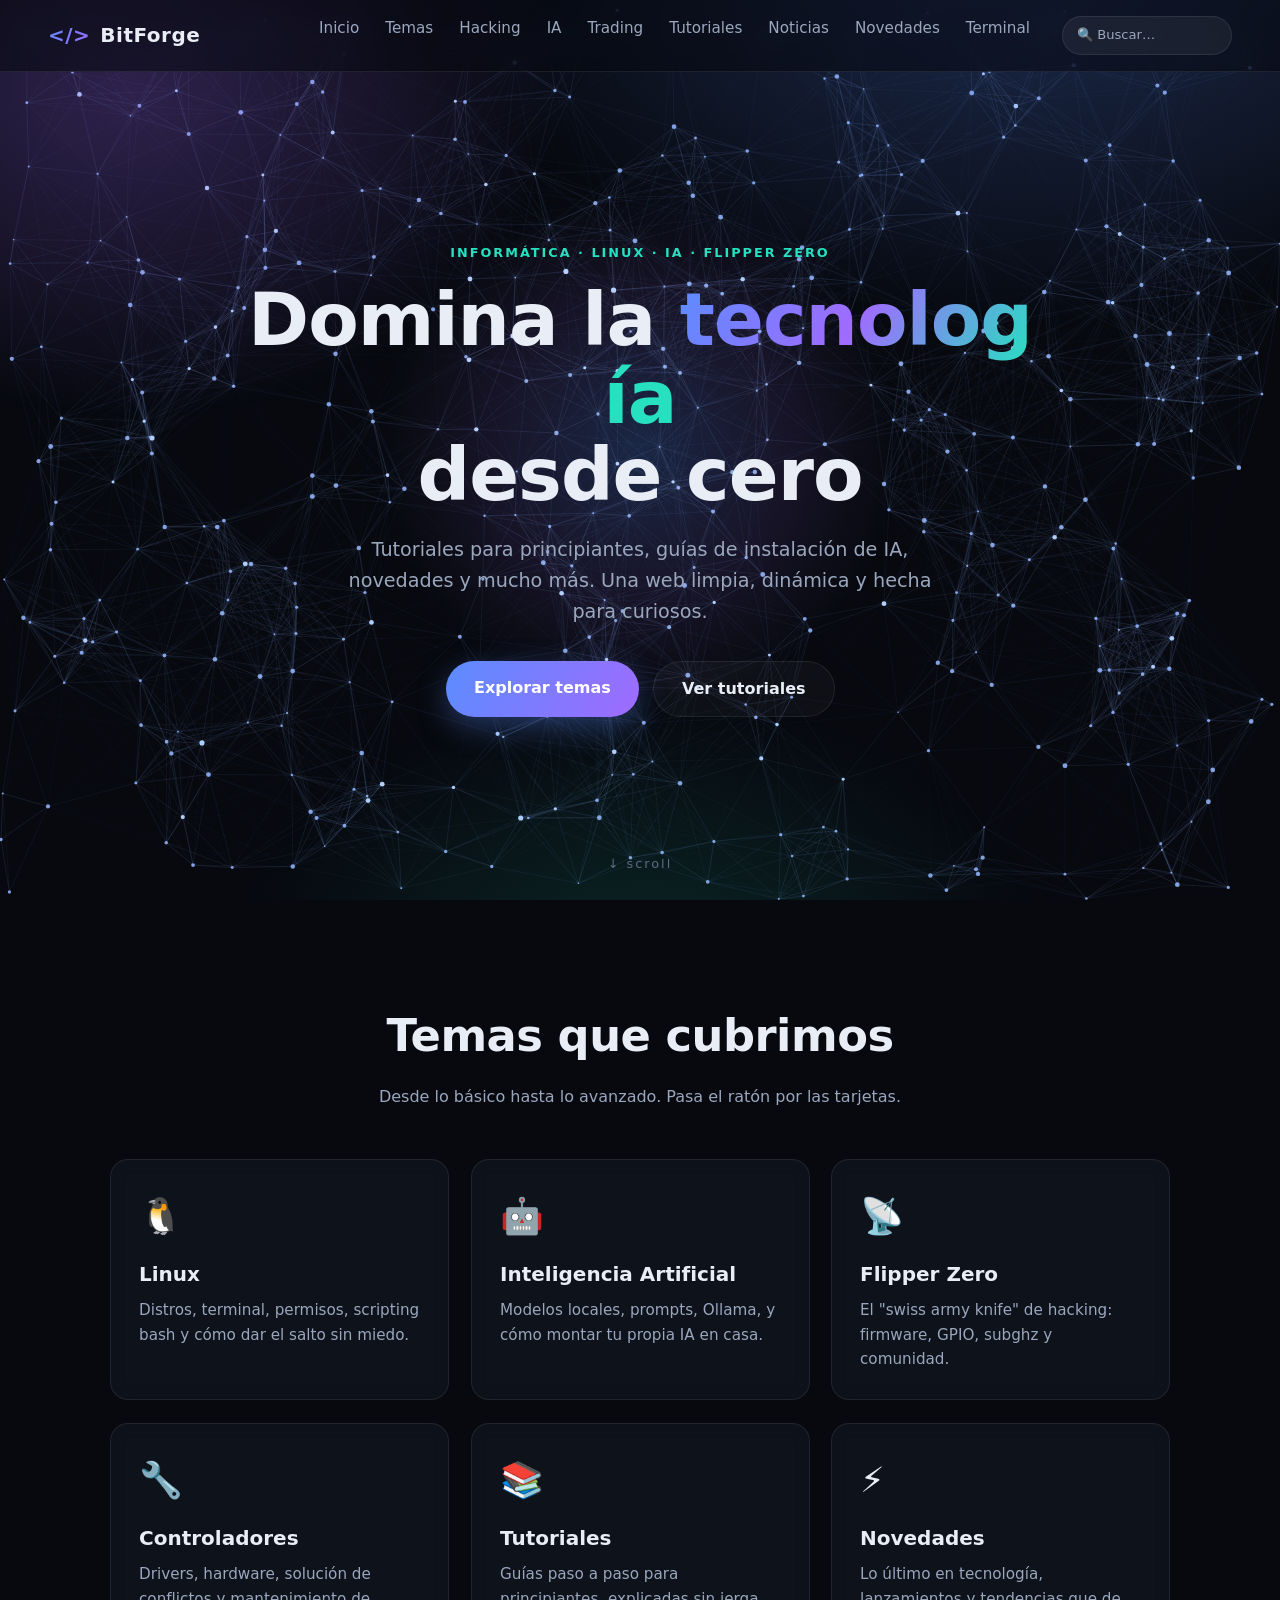
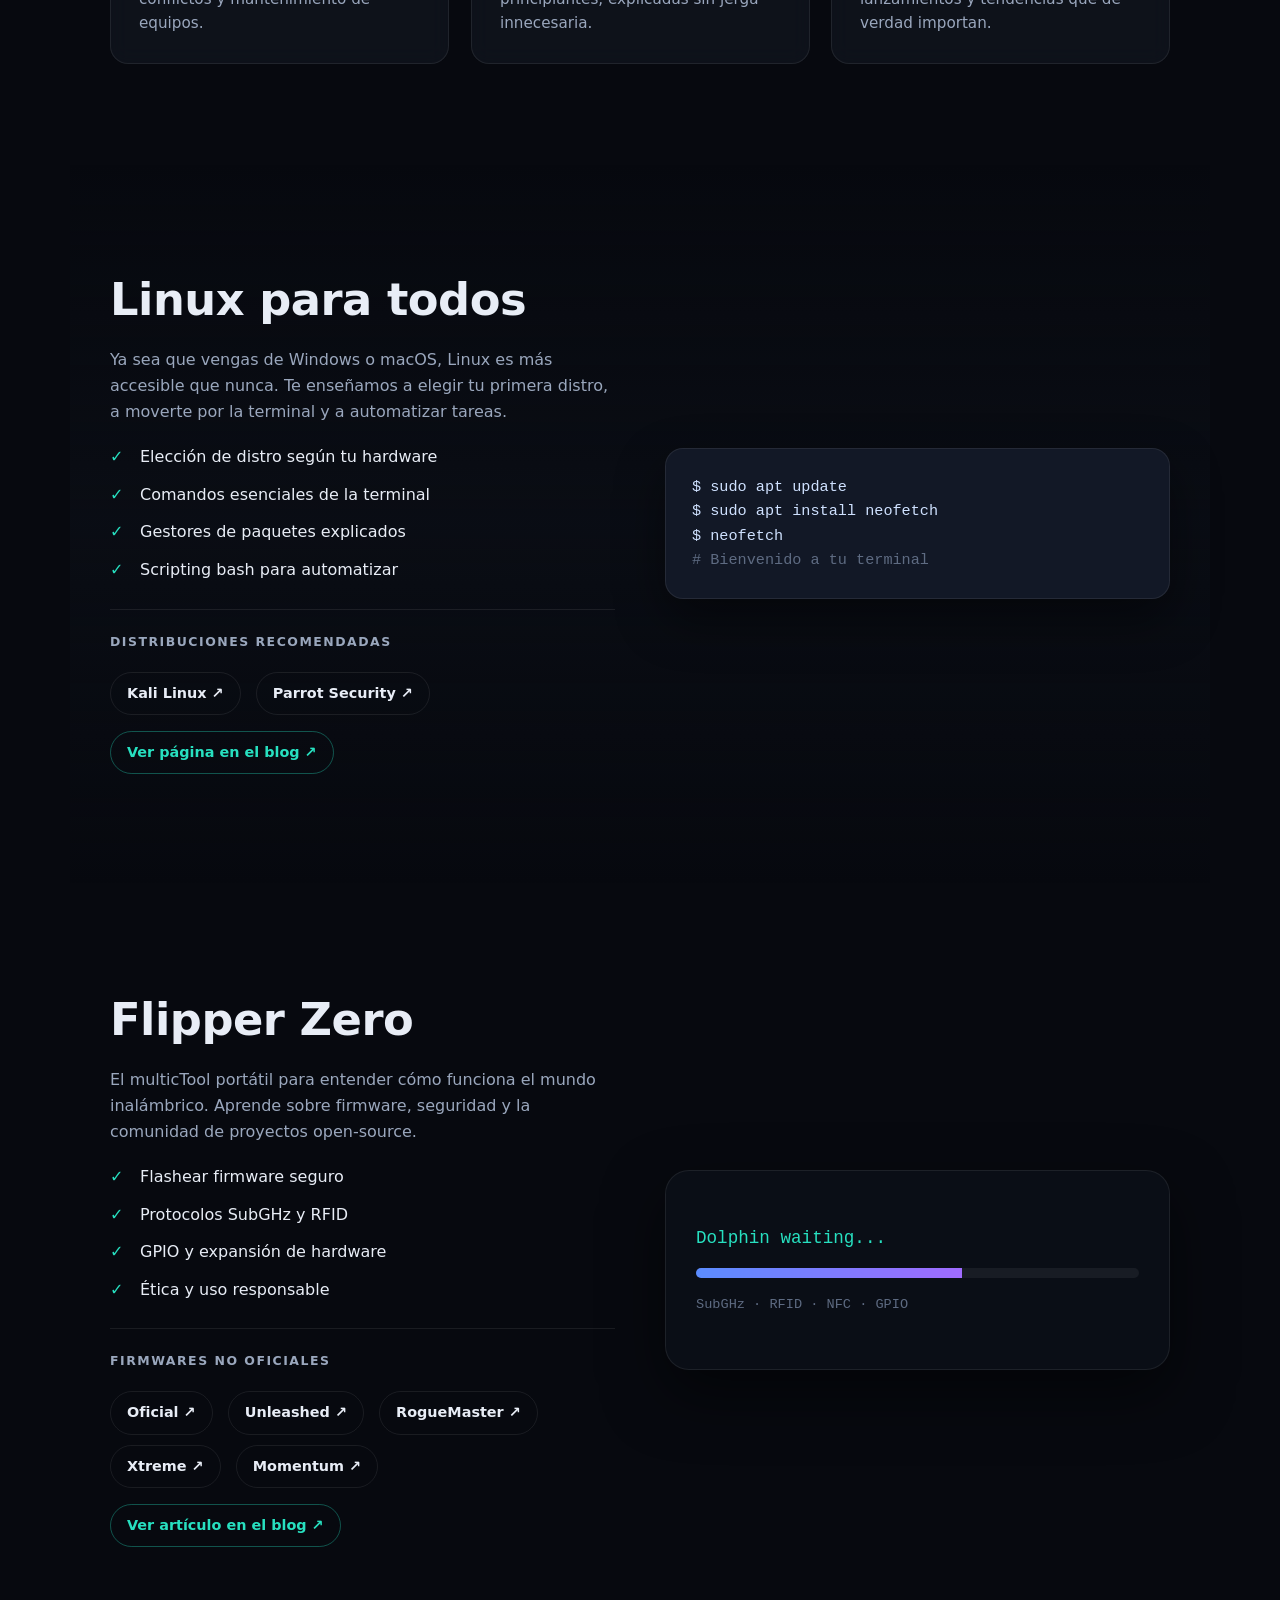
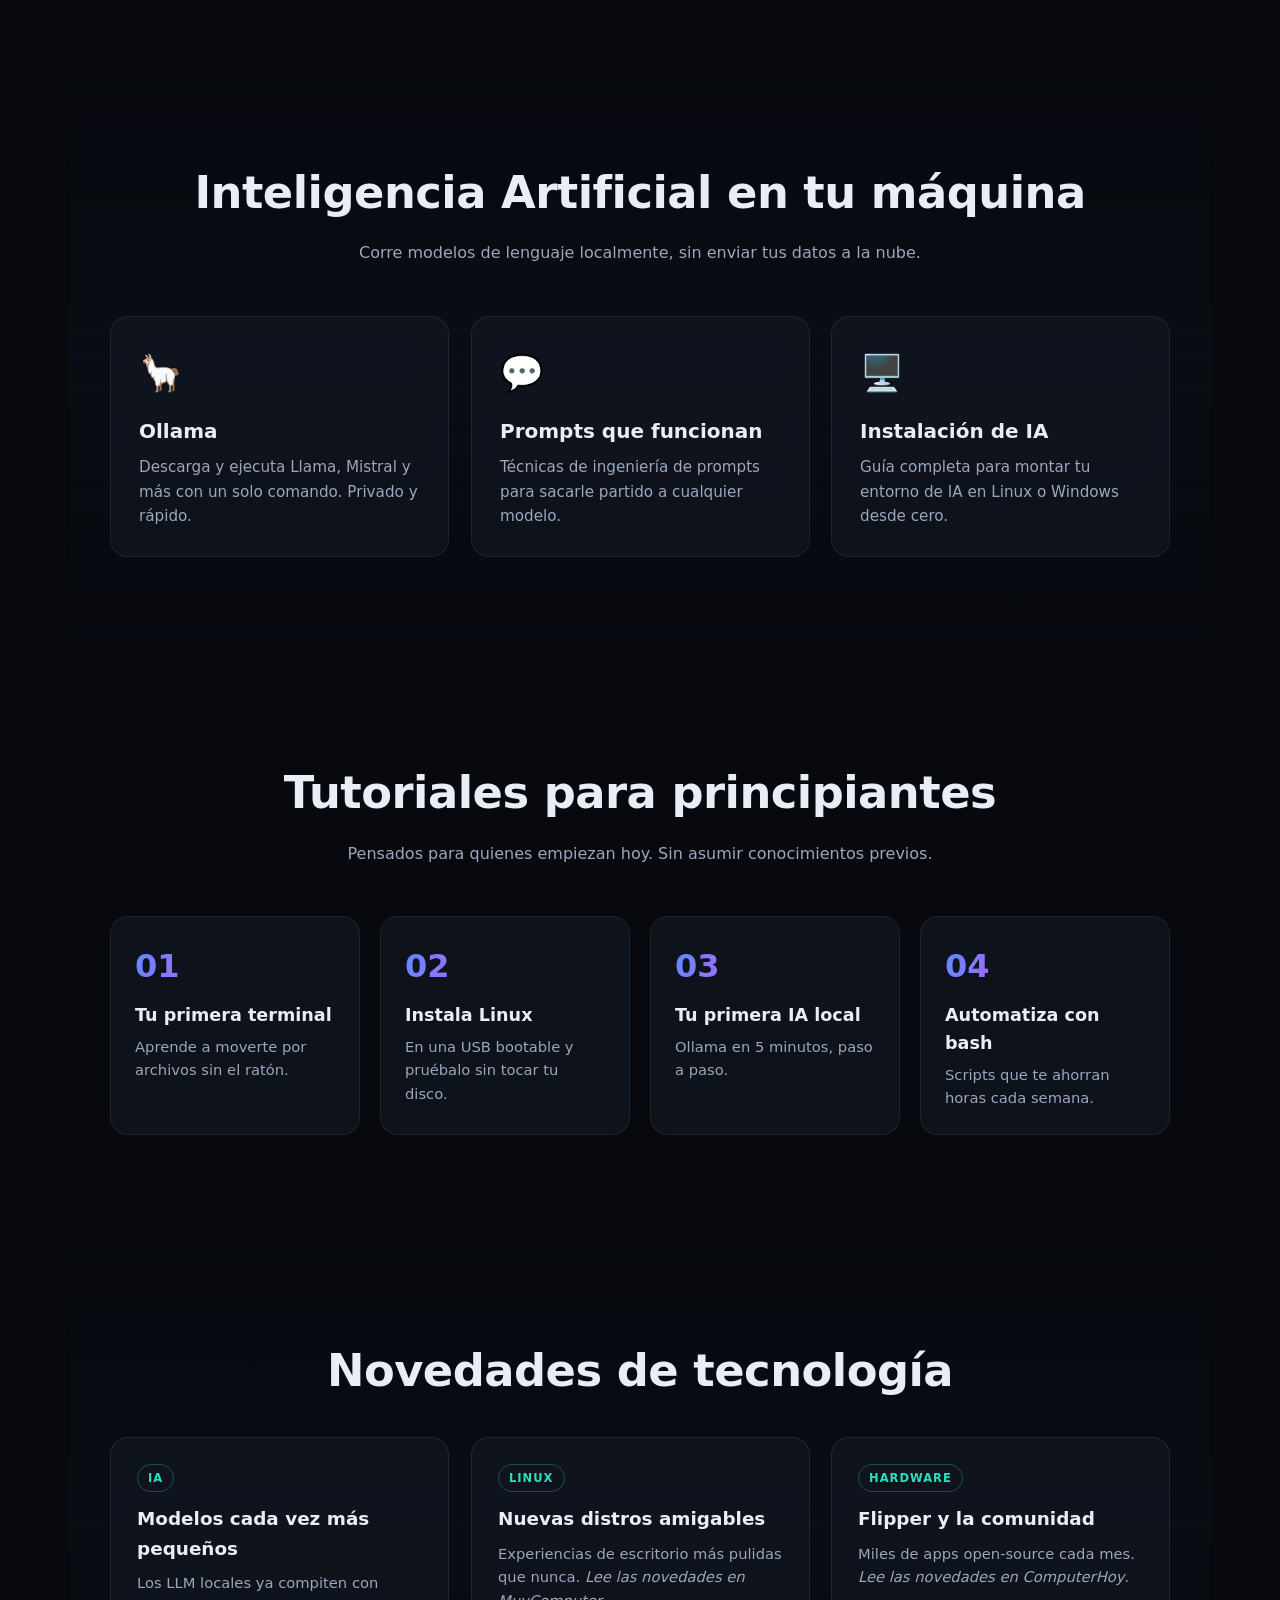
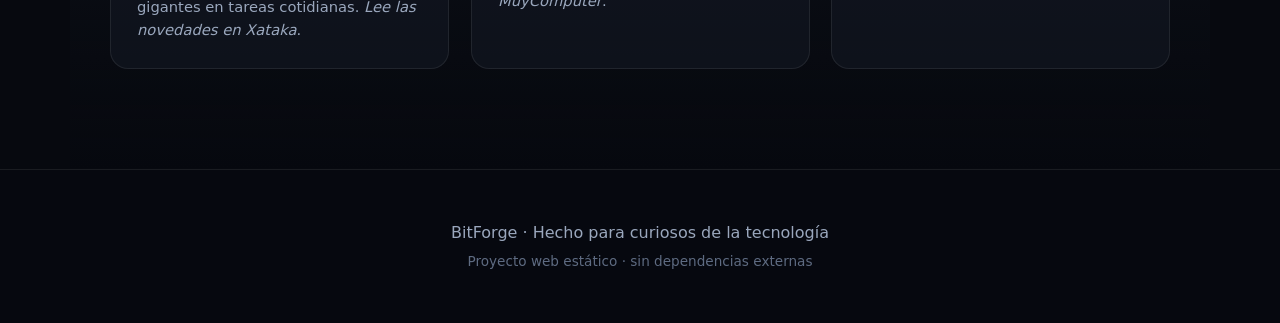
==== index.html @ b0b9682e "Menu IA: anade Hugging Face debajo de Ollama" ====
<!DOCTYPE html>
<html lang="es">
<head>
<meta charset="UTF-8" />
<meta name="viewport" content="width=device-width, initial-scale=1.0" />
<title>BitForge — Informática, IA y Tecnología</title>
<meta name="description" content="Web sobre informática, Linux, Flipper Zero, IA, tutoriales para principiantes y novedades de tecnología." />
<link rel="preconnect" href="https://fonts.googleapis.com" />
<link rel="stylesheet" href="styles.css" />
</head>
<body>
<canvas id="bg"></canvas>
<div class="cursor-glow" id="cursorGlow"></div>
<canvas id="iaSparks"></canvas>
<canvas id="iaSmoke"></canvas>

<!-- ===== NAV (se carga desde nav.html para que sea igual en todas las paginas) ===== -->
<header class="nav" id="nav">
  <a href="#hero" class="brand"><span class="brand-mark">&lt;/&gt;</span> BitForge</a>
  <nav class="nav-links" id="navLinks">
    <a href="#hero">Inicio</a>
    <a href="#temas">Temas</a>
    <span class="nav-ia" id="navHacking">
      <a href="hacking.html" class="nav-ia-trigger" id="navHackingTrigger">Hacking</a>
      <span class="ia-dropdown" id="hackingDropdown">
        <span class="ia-arrow"></span>
        <span class="ia-sublist" id="linuxSub">
          <a class="ia-item ia-has-sub" href="#linux">Linux ▸</a>
          <span class="ia-sub-items" id="linuxItems">
            <a class="ia-item" href="https://www.kali.org/" target="_blank" rel="noopener noreferrer">Kali Linux</a>
            <a class="ia-item" href="https://www.parrotsec.org/" target="_blank" rel="noopener noreferrer">Parrot Security</a>
            <a class="ia-item" href="https://ubuntu.com/" target="_blank" rel="noopener noreferrer">Ubuntu</a>
            <a class="ia-item" href="https://www.debian.org/" target="_blank" rel="noopener noreferrer">Debian</a>
            <a class="ia-item" href="https://linuxmint.com/" target="_blank" rel="noopener noreferrer">Linux Mint</a>
            <a class="ia-item" href="https://fedoraproject.org/" target="_blank" rel="noopener noreferrer">Fedora</a>
            <a class="ia-item" href="https://archlinux.org/" target="_blank" rel="noopener noreferrer">Arch Linux</a>
          </span>
        </span>
        <a class="ia-item" href="#arduino">Arduino</a>
        <a class="ia-item" href="#esp32">ESP32</a>
        <a class="ia-item" href="#controladoras">Controladoras</a>
        <span class="ia-sublist" id="gadgetsSub">
          <a class="ia-item ia-has-sub" href="#gadgets">Gadgets ▸</a>
          <span class="ia-sub-items" id="gadgetsItems">
            <a class="ia-item" href="https://flipperzero.one/" target="_blank" rel="noopener noreferrer">Flipper Zero</a>
            <a class="ia-item" href="https://github.com/flipperdevices/flipperzero-firmware" target="_blank" rel="noopener noreferrer">Flipper — Oficial</a>
            <a class="ia-item" href="https://github.com/DarkFlippers/unleashed-firmware" target="_blank" rel="noopener noreferrer">Flipper — Unleashed</a>
            <a class="ia-item" href="https://github.com/RogueMaster/flipperzero-firmware-wPlugins" target="_blank" rel="noopener noreferrer">Flipper — RogueMaster</a>
            <a class="ia-item" href="https://github.com/Flipper-XFW/Xtreme-Firmware" target="_blank" rel="noopener noreferrer">Flipper — Xtreme</a>
            <a class="ia-item" href="https://github.com/next-flip/momentum-firmware" target="_blank" rel="noopener noreferrer">Flipper — Momentum</a>
            <a class="ia-item" href="https://docs.espressif.com/projects/esp-idf/en/latest/esp32/" target="_blank" rel="noopener noreferrer">ESP32 — ESP-IDF</a>
          </span>
        </span>
        <a class="ia-item" href="https://bruce.computer/" target="_blank" rel="noopener noreferrer">Firmware</a>
        <a class="ia-item" href="https://github.com/bigbrodude6119/flipper-zero-evil-portal" target="_blank" rel="noopener noreferrer">Evil Portal</a>
        <a class="ia-item" href="https://github.com/justcallmekoko/ESP32Marauder" target="_blank" rel="noopener noreferrer">WiFi Marauder</a>
      </span>
    </span>
    <span class="nav-ia" id="navIa">
      <a href="#ia" class="nav-ia-trigger" id="navIaTrigger">IA</a>
      <span class="ia-dropdown" id="iaDropdown">
        <span class="ia-arrow"></span>
        <span class="ia-sublist" id="iaSub">
          <a class="ia-item ia-has-sub" href="#" id="iaToggle">Ollama ▸</a>
          <span class="ia-sub-items" id="iaItems">
            <a class="ia-item" href="https://ollama.com/library/glm-5.2" target="_blank" rel="noopener noreferrer">glm-5.2</a>
            <a class="ia-item" href="https://ollama.com/library/deepseek-v4-flash" target="_blank" rel="noopener noreferrer">deepseek-v4-flash</a>
            <a class="ia-item" href="https://ollama.com/library/kimi-k3" target="_blank" rel="noopener noreferrer">kimi-k3</a>
            <a class="ia-item" href="https://ollama.com/library/qwen3.8" target="_blank" rel="noopener noreferrer">qwen3.8</a>
            <a class="ia-item" href="https://ollama.com/library/llama3.1" target="_blank" rel="noopener noreferrer">llama3.1</a>
            <a class="ia-item" href="https://ollama.com/library/mistral" target="_blank" rel="noopener noreferrer">mistral</a>
            <a class="ia-item" href="https://ollama.com/library/deepseek-coder" target="_blank" rel="noopener noreferrer">deepseek-coder</a>
            <a class="ia-item" href="https://ollama.com/library/codellama" target="_blank" rel="noopener noreferrer">codellama</a>
            <a class="ia-item" href="https://ollama.com/library/gemma2" target="_blank" rel="noopener noreferrer">gemma2</a>
          </span>
        </span>
                <a class="ia-item" href="https://huggingface.co/" target="_blank" rel="noopener noreferrer">Hugging Face</a>
<a class="ia-item" href="https://unvelai.com/ia/" target="_blank" rel="noopener noreferrer">Buscador de IA</a>
      </span>
    </span>
    <span class="nav-ia" id="navTrading">
      <a href="#trading" class="nav-ia-trigger" id="navTradingTrigger">Trading</a>
      <span class="ia-dropdown" id="tradingDropdown">
        <span class="ia-arrow"></span>
        <a class="ia-item" href="trading.html#estrategias">Estrategias</a>
        <a class="ia-item" href="trading.html#cripto">Cripto</a>
        <a class="ia-item" href="trading.html#tradicional">Mercado tradicional</a>
        <a class="ia-item" href="trading.html#fundamental">Fundamental</a>
      </span>
    </span>
    <a href="#tutoriales">Tutoriales</a>
    <a href="noticias.html">Noticias</a>
    <a href="#novedades">Novedades</a>
    <a href="#" id="terminalOpen">Terminal</a>
    <input type="search" id="heroSearch" class="nav-search" placeholder="🔍 Buscar…" aria-label="Buscar" />
  </nav>
  <button class="nav-toggle" id="navToggle" aria-label="Abrir menú">☰</button>
</header>

<!-- ===== HERO ===== -->
<section class="hero" id="hero">
  <div class="hero-inner" data-tilt>
    <p class="eyebrow">Informática · Linux · IA · Flipper Zero</p>
    <h1 class="hero-title">Domina la <span class="grad">tecnolog</span> <span class="ia-suf">ía</span><br />desde cero</h1>
    <p class="hero-sub">Tutoriales para principiantes, guías de instalación de IA, novedades y mucho más. Una web limpia, dinámica y hecha para curiosos.</p>
    <div class="hero-cta">
      <a href="#temas" class="btn btn-primary">Explorar temas</a>
      <a href="#tutoriales" class="btn btn-ghost">Ver tutoriales</a>
    </div>
  </div>
  <div class="scroll-hint">↓ scroll</div>
</section>

<!-- ===== TEMAS (cards) ===== -->
<section class="section" id="temas">
  <h2 class="section-title" data-reveal>Temas que cubrimos</h2>
  <p class="section-lead" data-reveal>Desde lo básico hasta lo avanzado. Pasa el ratón por las tarjetas.</p>
  <div class="grid" id="cardGrid">
    <a class="card" data-tilt href="https://www.linux.org/" target="_blank" rel="noopener noreferrer">
      <div class="card-icon">🐧</div>
      <h3>Linux</h3>
      <p>Distros, terminal, permisos, scripting bash y cómo dar el salto sin miedo.</p>
    </a>
    <a class="card" data-tilt href="https://huggingface.co/" target="_blank" rel="noopener noreferrer">
      <div class="card-icon">🤖</div>
      <h3>Inteligencia Artificial</h3>
      <p>Modelos locales, prompts, Ollama, y cómo montar tu propia IA en casa.</p>
    </a>
    <a class="card" data-tilt href="https://flipperzero.one/" target="_blank" rel="noopener noreferrer">
      <div class="card-icon">📡</div>
      <h3>Flipper Zero</h3>
      <p>El "swiss army knife" de hacking: firmware, GPIO, subghz y comunidad.</p>
    </a>
    <a class="card" data-tilt href="https://www.techspot.com/drivers/" target="_blank" rel="noopener noreferrer">
      <div class="card-icon">🔧</div>
      <h3>Controladores</h3>
      <p>Drivers, hardware, solución de conflictos y mantenimiento de equipos.</p>
    </a>
    <a class="card" data-tilt href="https://www.w3schools.com/" target="_blank" rel="noopener noreferrer">
      <div class="card-icon">📚</div>
      <h3>Tutoriales</h3>
      <p>Guías paso a paso para principiantes, explicadas sin jerga innecesaria.</p>
    </a>
    <a class="card" data-tilt href="https://www.xataka.com/" target="_blank" rel="noopener noreferrer">
      <div class="card-icon">⚡</div>
      <h3>Novedades</h3>
      <p>Lo último en tecnología, lanzamientos y tendencias que de verdad importan.</p>
    </a>
  </div>
</section>

<!-- ===== LINUX ===== -->
<section class="section alt" id="linux">
  <div class="split">
    <div class="split-text" data-reveal>
      <h2 class="section-title left">Linux para todos</h2>
      <p>Ya sea que vengas de Windows o macOS, Linux es más accesible que nunca. Te enseñamos a elegir tu primera distro, a moverte por la terminal y a automatizar tareas.</p>
      <ul class="checklist">
        <li>Elección de distro según tu hardware</li>
        <li>Comandos esenciales de la terminal</li>
        <li>Gestores de paquetes explicados</li>
        <li>Scripting bash para automatizar</li>
      </ul>
      <div class="fw-submenu">
        <p class="fw-title">Distribuciones recomendadas</p>
        <a class="fw-link" href="https://www.kali.org/" target="_blank" rel="noopener noreferrer">Kali Linux ↗</a>
        <a class="fw-link" href="https://www.parrotsec.org/" target="_blank" rel="noopener noreferrer">Parrot Security ↗</a>
        <a class="fw-link fw-blog" href="https://tecnologia4youu.blogspot.com/p/linux.html" target="_blank" rel="noopener noreferrer">Ver página en el blog ↗</a>
      </div>
    </div>
    <div class="split-visual" data-tilt>
      <pre class="code"><code>$ sudo apt update
$ sudo apt install neofetch
$ neofetch
<span class="dim"># Bienvenido a tu terminal</span></code></pre>
    </div>
  </div>
</section>

<!-- ===== FLIPPER ===== -->
<section class="section" id="flipper">
  <div class="split reverse">
    <div class="split-visual" data-tilt>
      <div class="flipper-screen">
        <div class="flipper-line">Dolphin waiting...</div>
        <div class="flipper-bar"><span></span></div>
        <div class="flipper-line dim">SubGHz · RFID · NFC · GPIO</div>
      </div>
    </div>
    <div class="split-text" data-reveal>
      <h2 class="section-title left">Flipper Zero</h2>
      <p>El multicTool portátil para entender cómo funciona el mundo inalámbrico. Aprende sobre firmware, seguridad y la comunidad de proyectos open-source.</p>
      <ul class="checklist">
        <li>Flashear firmware seguro</li>
        <li>Protocolos SubGHz y RFID</li>
        <li>GPIO y expansión de hardware</li>
        <li>Ética y uso responsable</li>
      </ul>
      <div class="fw-submenu">
        <p class="fw-title">Firmwares no oficiales</p>
        <a class="fw-link" href="https://github.com/flipperdevices/flipperzero-firmware" target="_blank" rel="noopener noreferrer">Oficial ↗</a>
        <a class="fw-link" href="https://github.com/DarkFlippers/unleashed-firmware" target="_blank" rel="noopener noreferrer">Unleashed ↗</a>
        <a class="fw-link" href="https://github.com/RogueMaster/flipperzero-firmware-wPlugins" target="_blank" rel="noopener noreferrer">RogueMaster ↗</a>
        <a class="fw-link" href="https://github.com/Flipper-XFW/Xtreme-Firmware" target="_blank" rel="noopener noreferrer">Xtreme ↗</a>
        <a class="fw-link" href="https://github.com/next-flip/momentum-firmware" target="_blank" rel="noopener noreferrer">Momentum ↗</a>
        <a class="fw-link fw-blog" href="https://tecnologia4youu.blogspot.com/2024/05/mejores-firmwares-para-flipper-zero.html" target="_blank" rel="noopener noreferrer">Ver artículo en el blog ↗</a>
      </div>
    </div>
  </div>
</section>

<!-- ===== IA ===== -->
<section class="section alt" id="ia">
  <h2 class="section-title" data-reveal>Inteligencia Artificial en tu máquina</h2>
  <p class="section-lead" data-reveal>Corre modelos de lenguaje localmente, sin enviar tus datos a la nube.</p>
  <div class="grid">
    <a class="card" data-tilt href="https://ollama.com/" target="_blank" rel="noopener noreferrer">
      <div class="card-icon">🦙</div>
      <h3>Ollama</h3>
      <p>Descarga y ejecuta Llama, Mistral y más con un solo comando. Privado y rápido.</p>
    </a>
    <a class="card" data-tilt href="https://www.promptingguide.ai/" target="_blank" rel="noopener noreferrer">
      <div class="card-icon">💬</div>
      <h3>Prompts que funcionan</h3>
      <p>Técnicas de ingeniería de prompts para sacarle partido a cualquier modelo.</p>
    </a>
    <a class="card" data-tilt href="https://github.com/" target="_blank" rel="noopener noreferrer">
      <div class="card-icon">🖥️</div>
      <h3>Instalación de IA</h3>
      <p>Guía completa para montar tu entorno de IA en Linux o Windows desde cero.</p>
    </a>
  </div>
</section>

<!-- ===== TUTORIALES ===== -->
<section class="section" id="tutoriales">
  <h2 class="section-title" data-reveal>Tutoriales para principiantes</h2>
  <p class="section-lead" data-reveal>Pensados para quienes empiezan hoy. Sin asumir conocimientos previos.</p>
  <div class="timeline" id="timeline">
    <a class="tl-item" data-reveal href="https://www.w3schools.com/linux/linux_intro.asp" target="_blank" rel="noopener noreferrer"><span class="tl-num">01</span><h4>Tu primera terminal</h4><p>Aprende a moverte por archivos sin el ratón.</p></a>
    <a class="tl-item" data-reveal href="https://ubuntu.com/tutorials/install-ubuntu-desktop" target="_blank" rel="noopener noreferrer"><span class="tl-num">02</span><h4>Instala Linux</h4><p>En una USB bootable y pruébalo sin tocar tu disco.</p></a>
    <a class="tl-item" data-reveal href="https://ollama.com/" target="_blank" rel="noopener noreferrer"><span class="tl-num">03</span><h4>Tu primera IA local</h4><p>Ollama en 5 minutos, paso a paso.</p></a>
    <a class="tl-item" data-reveal href="https://www.gnu.org/software/bash/manual/bash.html" target="_blank" rel="noopener noreferrer"><span class="tl-num">04</span><h4>Automatiza con bash</h4><p>Scripts que te ahorran horas cada semana.</p></a>
  </div>
</section>

<!-- ===== NOVEDADES ===== -->
<section class="section alt" id="novedades">
  <h2 class="section-title" data-reveal>Novedades de tecnología</h2>
  <div class="news-grid" id="newsGrid">
    <a class="news" data-tilt href="https://www.xataka.com/" target="_blank" rel="noopener noreferrer"><span class="tag">IA</span><h4>Modelos cada vez más pequeños</h4><p>Los LLM locales ya compiten con gigantes en tareas cotidianas. <em>Lee las novedades en Xataka</em>.</p></a>
    <a class="news" data-tilt href="https://www.muycomputer.com/" target="_blank" rel="noopener noreferrer"><span class="tag">Linux</span><h4>Nuevas distros amigables</h4><p>Experiencias de escritorio más pulidas que nunca. <em>Lee las novedades en MuyComputer</em>.</p></a>
    <a class="news" data-tilt href="https://www.computerhoy.com/" target="_blank" rel="noopener noreferrer"><span class="tag">Hardware</span><h4>Flipper y la comunidad</h4><p>Miles de apps open-source cada mes. <em>Lee las novedades en ComputerHoy</em>.</p></a>
  </div>
</section>

<footer class="footer">
  <p>BitForge · Hecho para curiosos de la tecnología</p>
  <p class="dim">Proyecto web estático · sin dependencias externas</p>
</footer>

<!-- ===== TERMINAL (apariencia chat tipo GPT/Gemini) ===== -->
<div class="terminal-overlay" id="terminalOverlay" aria-hidden="true">
  <div class="terminal-window" role="dialog" aria-label="BitForge Terminal">
    <div class="terminal-head">
      <div class="terminal-title">
        <span class="terminal-dot"></span> BitForge <span class="dim">Terminal</span>
      </div>
      <button class="terminal-close" id="terminalClose" aria-label="Cerrar">✕</button>
    </div>

    <div class="terminal-chat" id="terminalChat">
      <div class="msg bot">
        <div class="avatar">BF</div>
        <div class="bubble">¡Hola! Soy la terminal de BitForge. Escribe aquí tu duda de Linux, IA o Flipper Zero. (Demo visual — aún sin IA conectada.)</div>
      </div>
    </div>

    <div class="terminal-input">
      <div class="attach-row">
        <button class="attach-btn" title="Adjuntar imagen" id="attachImg">🖼️</button>
        <button class="attach-btn" title="Adjuntar archivo" id="attachFile">📎</button>
        <button class="attach-btn" title="Más" id="attachMore">➕</button>
        <span class="attach-name" id="attachName"></span>
      </div>
      <div class="input-row">
        <textarea id="terminalText" rows="1" placeholder="Escribe un mensaje…"></textarea>
        <button class="send-btn" id="terminalSend">➤</button>
      </div>
      <input type="file" id="fileImg" accept="image/*" hidden />
      <input type="file" id="fileAny" hidden />
    </div>
  </div>
</div>

<!-- ===== FLIPPER ZERO (cuadros temáticos) ===== -->
<div class="flipper-overlay" id="flipperOverlay" aria-hidden="true">
  <div class="flipper-window" role="dialog" aria-label="Flipper Zero">
    <div class="flipper-head">
      <div class="flipper-title"><span class="flipper-dot"></span> Flipper Zero · recursos</div>
      <button class="flipper-close" id="flipperClose" aria-label="Cerrar">✕</button>
    </div>
    <p class="flipper-sub">Colección de UberGuidoZ — toca un cuadro para ir a su carpeta.</p>
    <div class="flipper-grid">
      <a class="fz-card" href="https://github.com/Lucaslhm/Flipper-IRDB" target="_blank" rel="noopener noreferrer">
        <div class="fz-icon">🔴</div><h4>Infrarrojos (IR)</h4><p>Base de datos de mandos IR.</p>
      </a>
      <a class="fz-card" href="https://github.com/UberGuidoZ/Flipper/tree/main/BadUSB" target="_blank" rel="noopener noreferrer">
        <div class="fz-icon">⌨️</div><h4>Bad USB</h4><p>Scripts y payloads HID.</p>
      </a>
      <a class="fz-card" href="https://github.com/UberGuidoZ/Flipper/tree/main/Sub-GHz" target="_blank" rel="noopener noreferrer">
        <div class="fz-icon">📡</div><h4>Sub-GHz</h4><p>Señales 433/868 MHz.</p>
      </a>
      <a class="fz-card" href="https://github.com/UberGuidoZ/Flipper/tree/main/GPIO" target="_blank" rel="noopener noreferrer">
        <div class="fz-icon">🔌</div><h4>GPIO</h4><p>Pines, módulos y hacking hardware.</p>
      </a>
      <a class="fz-card" href="https://github.com/UberGuidoZ/Flipper/tree/main/RFID" target="_blank" rel="noopener noreferrer">
        <div class="fz-icon">🪪</div><h4>RFID</h4><p>Tarjetas de 125 kHz.</p>
      </a>
      <a class="fz-card" href="https://github.com/UberGuidoZ/Flipper/tree/main/NFC" target="_blank" rel="noopener noreferrer">
        <div class="fz-icon">💳</div><h4>NFC</h4><p>Tarjetas y tags 13.56 MHz.</p>
      </a>
      <a class="fz-card" href="https://github.com/UberGuidoZ/Flipper/tree/main/Wifi_DevBoard" target="_blank" rel="noopener noreferrer">
        <div class="fz-icon">📶</div><h4>Wifi DevBoard</h4><p>WiFi y marcos de desarrollo.</p>
      </a>
      <a class="fz-card" href="https://github.com/UberGuidoZ/Flipper/tree/main/Applications" target="_blank" rel="noopener noreferrer">
        <div class="fz-icon">🧰</div><h4>Applications</h4><p>Apps y utilidades varias.</p>
      </a>
      <a class="fz-card fz-all" href="https://github.com/UberGuidoZ/Flipper" target="_blank" rel="noopener noreferrer">
        <div class="fz-icon">📂</div><h4>Repo completo</h4><p>Todo en un sitio.</p>
      </a>
    </div>

    <h3 class="flipper-section">Firmwares</h3>
    <div class="flipper-grid">
      <a class="fz-card" href="https://github.com/flipperdevices/flipperzero-firmware" target="_blank" rel="noopener noreferrer">
        <div class="fz-icon">🏛️</div><h4>Oficial</h4><p>Firmware de Flipper Devices.</p>
      </a>
      <a class="fz-card" href="https://github.com/DarkFlippers/unleashed-firmware" target="_blank" rel="noopener noreferrer">
        <div class="fz-icon">🔥</div><h4>Unleashed</h4><p>Unleashed Firmware.</p>
      </a>
      <a class="fz-card" href="https://github.com/RogueMaster/flipperzero-firmware-wPlugins" target="_blank" rel="noopener noreferrer">
        <div class="fz-icon">🦹</div><h4>RogueMaster</h4><p>Con plugins incluidos.</p>
      </a>
      <a class="fz-card" href="https://github.com/Flipper-XFW/Xtreme-Firmware" target="_blank" rel="noopener noreferrer">
        <div class="fz-icon">⚡</div><h4>Xtreme</h4><p>Xtreme Firmware.</p>
      </a>
      <a class="fz-card" href="https://github.com/next-flip/momentum-firmware" target="_blank" rel="noopener noreferrer">
        <div class="fz-icon">🌊</div><h4>Momentum</h4><p>Momentum Firmware.</p>
      </a>
      <a class="fz-card" href="https://tecnologia4youu.blogspot.com/2024/05/mejores-firmwares-para-flipper-zero.html" target="_blank" rel="noopener noreferrer">
        <div class="fz-icon">📝</div><h4>Ver artículo ↗</h4><p>Comparativa en el blog.</p>
      </a>
    </div>
  </div>
</div>

<script src="script.js"></script>
<script src="bg-figures.js"></script>
</body>
</html>
<!-- deploy trigger Tue Aug 18 22:48:18     2026 -->
---- styles.css ----
:root{
  --bg:#07090f;
  --bg-2:#0c1018;
  --panel:rgba(20,26,38,0.55);
  --panel-solid:#121826;
  --text:#e8edf6;
  --muted:#9aa7bd;
  --dim:#5e6b82;
  --accent:#5b8cff;
  --accent-2:#a06bff;
  --accent-3:#27e0c0;
  --border:rgba(255,255,255,0.08);
  --radius:18px;
  --maxw:1140px;
}

*{box-sizing:border-box;margin:0;padding:0}
html{scroll-behavior:smooth}
body{
  font-family:"Segoe UI",system-ui,-apple-system,Roboto,Helvetica,Arial,sans-serif;
  background:var(--bg);
  color:var(--text);
  line-height:1.6;
  overflow-x:hidden;
  position:relative;
}
#bg{position:fixed;inset:0;width:100%;height:100%;z-index:-2;display:block}
body::before{
  content:"";position:fixed;inset:0;z-index:-1;pointer-events:none;
  background:radial-gradient(1000px 700px at 80% -10%,rgba(91,140,255,0.30),transparent 60%),
             radial-gradient(800px 600px at 10% 10%,rgba(160,107,255,0.26),transparent 55%),
             radial-gradient(700px 500px at 50% 110%,rgba(39,224,192,0.14),transparent 60%);
}
/* etiqueta discreta de la figura que se forma en el fondo */
.fig-label{
  position:fixed;left:50%;bottom:24px;transform:translateX(-50%);
  z-index:1;pointer-events:none;
  font-size:.72rem;letter-spacing:3px;text-transform:uppercase;
  color:var(--dim);
  background:rgba(7,9,15,0.35);border:1px solid var(--border);
  padding:6px 14px;border-radius:999px;backdrop-filter:blur(6px);
  transition:opacity .4s;
}
.cursor-glow{
  position:fixed;width:520px;height:520px;border-radius:50%;pointer-events:none;z-index:0;
  background:radial-gradient(circle, rgba(91,140,255,0.22), rgba(160,107,255,0.10) 40%, transparent 70%);
  transform:translate(-50%,-50%);transition:opacity .3s;mix-blend-mode:screen;
}

/* ===== NAV ===== */
.nav{
  position:fixed;top:0;left:0;right:0;z-index:50;
  display:flex;align-items:center;justify-content:space-between;
  padding:16px clamp(18px,5vw,48px);
  backdrop-filter:blur(14px);background:rgba(7,9,15,0.55);
  border-bottom:1px solid var(--border);
  transition:background .3s, padding .3s;
}
.nav.scrolled{background:rgba(7,9,15,0.85);padding:12px clamp(18px,5vw,48px)}
.brand{font-weight:800;font-size:1.25rem;letter-spacing:.5px;text-decoration:none;color:var(--text);display:flex;align-items:center;gap:10px}
.brand-mark{
  background:linear-gradient(135deg,var(--accent),var(--accent-2));
  -webkit-background-clip:text;background-clip:text;color:transparent;font-weight:900;
}
.nav-links{display:flex;gap:26px}
.nav-links a{color:var(--muted);text-decoration:none;font-size:.95rem;position:relative;transition:color .2s}
.nav-links a::after{content:"";position:absolute;left:0;bottom:-6px;height:2px;width:0;background:linear-gradient(90deg,var(--accent),var(--accent-2));transition:width .25s}
.nav-links a:hover{color:var(--text)}
.nav-links a:hover::after{width:100%}
.nav-toggle{display:none;background:none;border:none;color:var(--text);font-size:1.6rem;cursor:pointer}

/* ===== HERO ===== */
.hero{
  min-height:100vh;display:flex;flex-direction:column;align-items:center;justify-content:center;
  text-align:center;padding:120px 20px 60px;position:relative;
}
.hero-inner{max-width:820px;will-change:transform}
.eyebrow{color:var(--accent-3);font-weight:600;letter-spacing:2px;text-transform:uppercase;font-size:.8rem;margin-bottom:18px}
.hero-title{font-size:clamp(2.4rem,6vw,4.6rem);line-height:1.05;font-weight:800;letter-spacing:-1px}
.grad{background:linear-gradient(120deg,var(--accent),var(--accent-2) 50%,var(--accent-3));-webkit-background-clip:text;background-clip:text;color:transparent}
/* el sufijo "ía" de tecnología en teal para el juego de palabras tecnolo-IA */
.ia-suf{background:none;color:#27e0c0;-webkit-text-fill-color:#27e0c0}
.hero-sub{color:var(--muted);font-size:clamp(1rem,2vw,1.2rem);margin:22px auto 34px;max-width:620px}
.hero-cta{display:flex;gap:14px;justify-content:center;flex-wrap:wrap}
.btn{display:inline-block;padding:14px 28px;border-radius:999px;text-decoration:none;font-weight:600;transition:transform .2s,box-shadow .2s,background .2s;will-change:transform}
.btn-primary{background:linear-gradient(120deg,var(--accent),var(--accent-2));color:#fff;box-shadow:0 10px 30px rgba(91,140,255,0.35)}
.btn-primary:hover{transform:translateY(-3px);box-shadow:0 16px 40px rgba(91,140,255,0.5)}
.btn-ghost{border:1px solid var(--border);color:var(--text);background:rgba(255,255,255,0.03)}
.btn-ghost:hover{transform:translateY(-3px);background:rgba(255,255,255,0.08)}
.scroll-hint{position:absolute;bottom:26px;color:var(--dim);font-size:.8rem;letter-spacing:2px;animation:bob 2s infinite}
@keyframes bob{0%,100%{transform:translateY(0)}50%{transform:translateY(8px)}}

/* ===== SECTIONS ===== */
.section{max-width:var(--maxw);margin:0 auto;padding:100px clamp(18px,5vw,40px)}
.section.alt{background:linear-gradient(180deg,transparent,rgba(12,16,24,0.6),transparent)}
.section-title{font-size:clamp(1.8rem,4vw,2.8rem);font-weight:800;text-align:center;margin-bottom:12px;letter-spacing:-.5px}
.section-title.left{text-align:left}
.section-lead{text-align:center;color:var(--muted);max-width:600px;margin:0 auto 50px}
.grid{display:grid;grid-template-columns:repeat(auto-fit,minmax(260px,1fr));gap:22px}
.card{
  display:block;text-decoration:none;color:inherit;
  background:var(--panel);border:1px solid var(--border);border-radius:var(--radius);
  padding:28px;backdrop-filter:blur(10px);transition:transform .25s,box-shadow .25s,border-color .25s;
  will-change:transform;position:relative;overflow:hidden;
}
.card::before{content:"";position:absolute;inset:0;background:radial-gradient(400px circle at var(--mx,50%) var(--my,50%),rgba(91,140,255,0.12),transparent 45%);opacity:0;transition:opacity .3s}
.card:hover{transform:translateY(-8px);border-color:rgba(91,140,255,0.4);box-shadow:0 24px 60px rgba(0,0,0,0.5)}
.card:hover::before{opacity:1}
.card::after{content:"↗";position:absolute;top:18px;right:20px;font-size:1.2rem;font-weight:800;color:var(--accent);opacity:0;transform:translateY(-4px);transition:opacity .25s,transform .25s}
.card:hover::after{opacity:1;transform:none}
.card-icon{font-size:2.2rem;margin-bottom:14px}
.card h3{font-size:1.25rem;margin-bottom:8px}
.card p{color:var(--muted);font-size:.95rem}

/* ===== SPLIT ===== */
.split{display:grid;grid-template-columns:1fr 1fr;gap:50px;align-items:center}
.split.reverse{direction:rtl}
.split.reverse>*{direction:ltr}
.split-text p{color:var(--muted);margin-bottom:20px}
.checklist{list-style:none;display:flex;flex-direction:column;gap:12px}
.checklist li{position:relative;padding-left:30px;color:var(--text)}
.checklist li::before{content:"✓";position:absolute;left:0;top:0;color:var(--accent-3);font-weight:800}
.fw-submenu{margin-top:26px;padding-top:22px;border-top:1px solid var(--border)}
.fw-title{font-size:.78rem;font-weight:700;letter-spacing:1.5px;text-transform:uppercase;color:var(--muted);margin-bottom:14px}
.fw-link{display:inline-block;margin:0 10px 10px 0;padding:9px 16px;border:1px solid var(--border);border-radius:999px;color:var(--text);text-decoration:none;font-size:.9rem;font-weight:600;transition:transform .2s,border-color .2s,background .2s}
.fw-link:hover{transform:translateY(-3px);border-color:rgba(160,107,255,.5);background:rgba(160,107,255,.12)}
.fw-blog{margin-top:6px;border-color:rgba(39,224,192,.35);color:var(--accent-3)}
.fw-blog:hover{border-color:rgba(39,224,192,.6);background:rgba(39,224,192,.12)}
.split-visual{will-change:transform}
.code{background:var(--panel-solid);border:1px solid var(--border);border-radius:var(--radius);padding:26px;font-family:"Cascadia Code",Consolas,monospace;font-size:.95rem;color:#cfe1ff;box-shadow:0 20px 50px rgba(0,0,0,.45)}
.code .dim{color:var(--dim)}
.flipper-screen{background:#0a0e16;border:1px solid var(--border);border-radius:24px;padding:30px;box-shadow:0 24px 60px rgba(0,0,0,.5);min-height:200px;display:flex;flex-direction:column;justify-content:center;gap:16px}
.flipper-line{font-family:monospace;color:var(--accent-3);font-size:1.1rem}
.flipper-line.dim{color:var(--dim);font-size:.85rem}
.flipper-bar{height:10px;background:rgba(255,255,255,.06);border-radius:999px;overflow:hidden}
.flipper-bar span{display:block;height:100%;width:60%;background:linear-gradient(90deg,var(--accent),var(--accent-2));animation:load 2.4s ease-in-out infinite}
@keyframes load{0%{width:20%}50%{width:80%}100%{width:20%}}

/* ===== TIMELINE ===== */
.timeline{display:grid;grid-template-columns:repeat(auto-fit,minmax(220px,1fr));gap:20px;margin-top:30px}
.tl-item{display:block;text-decoration:none;color:inherit;background:var(--panel);border:1px solid var(--border);border-radius:var(--radius);padding:24px;transition:transform .25s,box-shadow .25s,border-color .25s}
.tl-item:hover{transform:translateY(-6px);border-color:rgba(91,140,255,.4);box-shadow:0 20px 50px rgba(0,0,0,.45)}
.tl-num{font-size:2rem;font-weight:900;background:linear-gradient(120deg,var(--accent),var(--accent-2));-webkit-background-clip:text;background-clip:text;color:transparent}
.tl-item h4{margin:8px 0 6px;font-size:1.1rem}
.tl-item p{color:var(--muted);font-size:.92rem}

/* ===== NEWS ===== */
.news-grid{display:grid;grid-template-columns:repeat(auto-fit,minmax(280px,1fr));gap:22px;margin-top:30px}
.news{display:block;text-decoration:none;color:inherit;background:var(--panel);border:1px solid var(--border);border-radius:var(--radius);padding:26px;transition:transform .25s,border-color .25s;will-change:transform;position:relative}
.news:hover{transform:translateY(-6px);border-color:rgba(160,107,255,.4)}
.news::after{content:"↗";position:absolute;top:16px;right:18px;font-size:1.1rem;font-weight:800;color:var(--accent-2);opacity:0;transform:translateY(-4px);transition:opacity .25s,transform .25s}
.news:hover::after{opacity:1;transform:none}
.tag{display:inline-block;font-size:.72rem;font-weight:700;letter-spacing:1px;text-transform:uppercase;color:var(--accent-3);border:1px solid rgba(39,224,192,.3);padding:4px 10px;border-radius:999px;margin-bottom:12px}
.news h4{font-size:1.15rem;margin-bottom:8px}
.news p{color:var(--muted);font-size:.92rem}

/* ===== FOOTER ===== */
.footer{text-align:center;padding:50px 20px;color:var(--muted);border-top:1px solid var(--border);background:rgba(7,9,15,.6)}
.footer .dim{color:var(--dim);font-size:.85rem;margin-top:6px}

/* ===== REVEAL ===== */
[data-reveal]{opacity:0;transform:translateY(30px);transition:opacity .7s,transform .7s}
[data-reveal].in{opacity:1;transform:none}

/* ===== RESPONSIVE ===== */
@media(max-width:820px){
  .nav-links{position:fixed;top:64px;right:0;flex-direction:column;background:rgba(7,9,15,.96);padding:24px 32px;gap:18px;border-left:1px solid var(--border);border-bottom:1px solid var(--border);transform:translateX(110%);transition:transform .3s;border-radius:0 0 0 16px}
  .nav-links.open{transform:none}
  .nav-toggle{display:block}
  .split{grid-template-columns:1fr;gap:30px}
}
@media(prefers-reduced-motion:reduce){
  *{animation:none!important;transition:none!important}
  [data-reveal]{opacity:1;transform:none}
  /* los items del menú deben verse igual aunque haya reduced-motion */
  .ia-item{opacity:1!important;transform:none!important}
}

/* ===== MENÚ VERTICAL "IA" — efecto portal de datos ===== */
.nav-ia{position:relative;display:inline-flex}
.nav-ia-trigger{display:inline-block}
.nav-ia-trigger::after{content:"";position:absolute;left:0;bottom:-6px;height:2px;width:0;background:linear-gradient(90deg,var(--accent),var(--accent-2));transition:width .25s}
.nav-ia:hover .nav-ia-trigger::after{width:100%}
/* puente invisible para no cerrar al cruzar el hueco hasta el desplegable */
.nav-ia::after{content:"";position:absolute;top:100%;left:0;right:0;height:22px;z-index:1;pointer-events:auto}
/* al sacar el ratón, el menú se desintegra como humo */
.ia-dropdown.evaporating{
  opacity:0!important;visibility:visible!important;
  filter:blur(14px);
  transform:translateX(-50%) translateY(-14px) scale(.9);
  transition:opacity .5s ease, filter .5s ease, transform .5s ease;
}

.ia-dropdown{
  position:absolute;top:calc(100% + 16px);left:50%;transform:translateX(-50%);
  min-width:230px;display:flex;flex-direction:column;
  background:rgba(10,14,22,0.82);backdrop-filter:blur(18px);
  border:1px solid var(--border);border-radius:16px;padding:8px;
  /* sin overflow:hidden para que el submenu de distros flote fuera sin recortarse */
  box-shadow:0 24px 70px rgba(0,0,0,.6), 0 0 0 1px rgba(91,140,255,.15), 0 0 40px rgba(91,140,255,.18);
  opacity:0;visibility:hidden;transform:translateX(-50%) translateY(-14px) scale(.96);
  transition:opacity .28s cubic-bezier(.2,.9,.3,1.3), transform .28s cubic-bezier(.2,.9,.3,1.3), visibility .28s, filter .35s ease;
  z-index:80;
}
/* borde con gradiente animado (flujo de neón) */
.ia-dropdown::after{
  content:"";position:absolute;inset:0;border-radius:16px;padding:1px;pointer-events:none;
  background:linear-gradient(130deg,var(--accent),var(--accent-2),var(--accent-3),var(--accent));
  background-size:300% 300%;
  -webkit-mask:linear-gradient(#000 0 0) content-box,linear-gradient(#000 0 0);
  -webkit-mask-composite:xor;mask-composite:exclude;
  opacity:0;transition:opacity .3s;animation:borderflow 4s linear infinite;
}
@keyframes borderflow{0%{background-position:0% 50%}100%{background-position:300% 50%}}

/* rayo de escaneo HUD que recorre el menú al abrir */
.ia-dropdown::before{
  content:"";position:absolute;left:0;right:0;top:0;height:60px;pointer-events:none;z-index:2;
  background:linear-gradient(180deg,rgba(91,140,255,.35),transparent);
  opacity:0;
}
.nav-ia.open .ia-dropdown,
.nav-ia:hover .ia-dropdown{opacity:1;visibility:visible;transform:translateX(-50%) translateY(0) scale(1);z-index:80}
.nav-ia.open .ia-dropdown::after,
.nav-ia:hover .ia-dropdown::after{opacity:1}
.nav-ia.open .ia-dropdown::before,
.nav-ia:hover .ia-dropdown::before{animation:scan 0.7s ease-out 1}

@keyframes scan{
  0%{opacity:.9;transform:translateY(-60px);height:40px}
  100%{opacity:0;transform:translateY(320px);height:120px}
}

.ia-item{
  position:relative;display:block;padding:11px 16px;border-radius:10px;
  color:var(--text);text-decoration:none;font-size:.94rem;font-weight:600;z-index:3;
  opacity:0;transform:translateY(16px);
  transition:opacity .35s ease,transform .35s ease,background .18s,color .18s,padding-left .18s,box-shadow .18s;
}
/* visibles al abrir/pasar el ratón (propiedad directa, NO solo animación) */
.nav-ia.open .ia-item,
.nav-ia:hover .ia-item{opacity:1;transform:translateY(0)}
/* entrada en cascada (stagger) al abrir */
.nav-ia.open .ia-item:nth-of-type(1),.nav-ia:hover .ia-item:nth-of-type(1){transition-delay:.04s}
.nav-ia.open .ia-item:nth-of-type(2),.nav-ia:hover .ia-item:nth-of-type(2){transition-delay:.08s}
.nav-ia.open .ia-item:nth-of-type(3),.nav-ia:hover .ia-item:nth-of-type(3){transition-delay:.12s}
.nav-ia.open .ia-item:nth-of-type(4),.nav-ia:hover .ia-item:nth-of-type(4){transition-delay:.16s}
.nav-ia.open .ia-item:nth-of-type(5),.nav-ia:hover .ia-item:nth-of-type(5){transition-delay:.20s}
.nav-ia.open .ia-item:nth-of-type(6),.nav-ia:hover .ia-item:nth-of-type(6){transition-delay:.24s}
.nav-ia.open .ia-item:nth-of-type(7),.nav-ia:hover .ia-item:nth-of-type(7){transition-delay:.28s}
.nav-ia.open .ia-item:nth-of-type(8),.nav-ia:hover .ia-item:nth-of-type(8){transition-delay:.32s}
.nav-ia.open .ia-item:nth-of-type(9),.nav-ia:hover .ia-item:nth-of-type(9){transition-delay:.36s}

.ia-item:hover{
  background:linear-gradient(90deg,rgba(91,140,255,.22),rgba(160,107,255,.10));
  color:#fff;padding-left:24px;box-shadow:0 0 22px rgba(91,140,255,.25);
}
.ia-item:not(:last-child){border-bottom:1px solid rgba(255,255,255,.05)}

/* distros de Linux: al PASAR el raton por encima de Linux, submenu flotante a la derecha (con hueco) */
.ia-sublist{position:relative}
.ia-has-sub{cursor:pointer}
.ia-sub-items{
  position:absolute;left:100%;top:0;min-width:210px;margin-left:14px;
  display:flex;flex-direction:column;
  background:rgba(12,16,26,.98);backdrop-filter:blur(16px);
  border:1px solid var(--border);border-radius:14px;padding:8px;
  box-shadow:0 18px 50px rgba(0,0,0,.65), 0 0 0 1px rgba(91,140,255,.12);
  opacity:0;visibility:hidden;pointer-events:none;
  transform:translateX(-10px);
  transition:opacity .25s ease,transform .25s ease,visibility .25s;
}
/* puente invisible que cubre el hueco para no perder el hover al mover el raton */
.ia-sub-items::before{
  content:"";position:absolute;top:0;bottom:0;left:-18px;width:20px;background:transparent;
}
.ia-sublist:hover .ia-sub-items,
.ia-sublist.keep .ia-sub-items{
  opacity:1;visibility:visible;pointer-events:auto;transform:translateX(0);
}
.ia-sub-items .ia-item{opacity:1;transform:none;font-size:.9rem;font-weight:500;
  transition:background .18s,color .18s,padding-left .18s}
.ia-sub-items .ia-item:hover{background:linear-gradient(90deg,rgba(91,140,255,.22),rgba(160,107,255,.10));color:#fff;padding-left:24px}

/* flechita hacia arriba */
.ia-dropdown .ia-arrow{
  content:"";position:absolute;top:-7px;left:50%;transform:translateX(-50%);
  border-left:7px solid transparent;border-right:7px solid transparent;
  border-bottom:7px solid rgba(10,14,22,.9);z-index:5;
}

/* canvas de partículas (chispa al abrir) — SIEMPRE detrás del dropdown */
#iaSparks{position:fixed;inset:0;width:100%;height:100%;pointer-events:none;z-index:40}
/* canvas de humo al cerrar el menú */
#iaSmoke{position:fixed;inset:0;width:100%;height:100%;pointer-events:none;z-index:90}

/* ===== TERMINAL (apariencia chat tipo GPT/Gemini) ===== */
.terminal-overlay{
  position:fixed;inset:0;z-index:200;display:none;
  background:rgba(4,6,12,.72);backdrop-filter:blur(8px);
  align-items:center;justify-content:center;padding:20px;
}
.terminal-overlay.open{display:flex;animation:termFade .25s ease}
@keyframes termFade{from{opacity:0}to{opacity:1}}
.terminal-window{
  width:min(820px,100%);height:min(86vh,760px);display:flex;flex-direction:column;
  background:linear-gradient(180deg,#0c1018,#080b12);
  border:1px solid var(--border);border-radius:18px;overflow:hidden;
  box-shadow:0 30px 80px rgba(0,0,0,.55);
}
.terminal-head{
  display:flex;align-items:center;justify-content:space-between;
  padding:14px 18px;border-bottom:1px solid var(--border);
  background:rgba(255,255,255,.02);
}
.terminal-title{font-weight:700;display:flex;align-items:center;gap:10px}
.terminal-dot{width:11px;height:11px;border-radius:50%;
  background:linear-gradient(135deg,var(--accent),var(--accent-2));
  box-shadow:0 0 10px var(--accent);}
.terminal-close{
  background:rgba(255,255,255,.06);border:1px solid var(--border);color:var(--text);
  width:34px;height:34px;border-radius:10px;cursor:pointer;font-size:1rem;transition:.2s;
}
.terminal-close:hover{background:rgba(255,80,80,.2);border-color:#ff6b6b}
.terminal-chat{flex:1;overflow-y:auto;padding:22px;display:flex;flex-direction:column;gap:16px}
.terminal-chat::-webkit-scrollbar{width:8px}
.terminal-chat::-webkit-scrollbar-thumb{background:rgba(255,255,255,.12);border-radius:8px}
.msg{display:flex;gap:12px;max-width:86%}
.msg.user{align-self:flex-end;flex-direction:row-reverse}
.msg.bot{align-self:flex-start}
.avatar{
  flex:0 0 auto;width:34px;height:34px;border-radius:10px;display:grid;place-items:center;
  font-size:.72rem;font-weight:800;color:#fff;
  background:linear-gradient(135deg,var(--accent),var(--accent-2));
}
.msg.user .avatar{background:linear-gradient(135deg,var(--accent-3),var(--accent))}
.bubble{
  padding:12px 15px;border-radius:14px;line-height:1.5;font-size:.96rem;
  background:rgba(255,255,255,.06);border:1px solid var(--border);
}
.msg.user .bubble{background:linear-gradient(135deg,rgba(91,140,255,.9),rgba(160,107,255,.9));border-color:transparent}
.bubble img{max-width:100%;border-radius:10px;margin-top:6px}
.bubble .fname{font-size:.8rem;color:var(--accent-3);word-break:break-all}

.terminal-input{border-top:1px solid var(--border);padding:12px 16px 16px;background:rgba(255,255,255,.02)}
.attach-row{display:flex;align-items:center;gap:8px;margin-bottom:10px}
.attach-btn{
  background:rgba(255,255,255,.05);border:1px solid var(--border);color:var(--text);
  width:38px;height:38px;border-radius:10px;cursor:pointer;font-size:1.05rem;transition:.18s;
}
.attach-btn:hover{background:rgba(91,140,255,.18);border-color:var(--accent);transform:translateY(-2px)}
.attach-name{font-size:.8rem;color:var(--muted);margin-left:6px}
.input-row{display:flex;gap:10px;align-items:flex-end}
#terminalText{
  flex:1;resize:none;max-height:140px;padding:12px 14px;border-radius:14px;
  background:rgba(255,255,255,.05);border:1px solid var(--border);color:var(--text);
  font:inherit;line-height:1.4;
}
#terminalText:focus{outline:none;border-color:var(--accent);box-shadow:0 0 0 3px rgba(91,140,255,.15)}
.send-btn{
  flex:0 0 auto;width:46px;height:46px;border-radius:14px;border:none;cursor:pointer;
  background:linear-gradient(135deg,var(--accent),var(--accent-2));color:#fff;font-size:1.1rem;
  transition:.2s;box-shadow:0 8px 22px rgba(91,140,255,.35);
}
.send-btn:hover{transform:translateY(-2px);box-shadow:0 12px 30px rgba(91,140,255,.5)}

@media(max-width:820px){
  .terminal-window{height:92vh}
  #terminalOpen{padding:10px 14px}
}

/* ===== PÁGINA DE NOTICIAS ===== */
.news-feed{max-width:760px;margin:30px auto 0;display:flex;flex-direction:column;gap:22px}
.post{
  background:var(--panel);border:1px solid var(--border);border-radius:16px;
  padding:22px 24px;backdrop-filter:blur(8px);
  transition:transform .2s,border-color .2s,box-shadow .2s;
}
.post:hover{transform:translateY(-3px);border-color:rgba(91,140,255,.4);box-shadow:0 12px 34px rgba(91,140,255,.18)}
.post-meta{display:flex;align-items:center;gap:12px;margin-bottom:10px}
.post-date{font-size:.78rem;letter-spacing:1px;color:var(--dim);text-transform:uppercase}
.post-title{font-size:1.35rem;font-weight:700;margin-bottom:10px;color:var(--text)}
.post-body{color:var(--muted);line-height:1.7}
.post-body a{color:var(--accent);text-decoration:none}
.post-body a:hover{text-decoration:underline}
.post-video{position:relative;width:100%;aspect-ratio:16/9;margin-top:14px;border-radius:12px;overflow:hidden;background:#000}
.post-video iframe{position:absolute;inset:0;width:100%;height:100%;border:0}

/* ===== Filtros por tag (estilo WordPress) ===== */
.tag-filter{display:flex;flex-wrap:wrap;gap:10px;margin:18px auto 26px;max-width:760px}
.tag-btn{
  background:rgba(255,255,255,.05);border:1px solid var(--border);color:var(--text);
  padding:8px 16px;border-radius:999px;cursor:pointer;font:inherit;font-size:.86rem;font-weight:600;
  transition:.18s;
}
.tag-btn:hover{border-color:var(--accent);background:rgba(91,140,255,.15)}
.tag-btn.active{background:linear-gradient(135deg,var(--accent),var(--accent-2));border-color:transparent;color:#fff}
/* tags clicables dentro de cada noticia */
.post-meta .tag{display:inline-block;text-decoration:none;cursor:pointer;
  background:rgba(91,140,255,.14);border:1px solid rgba(91,140,255,.3);color:#bcd2ff;
  font-size:.68rem;letter-spacing:.5px;padding:2px 9px;border-radius:999px;margin-left:6px;transition:.18s}
.post-meta .tag:first-of-type{margin-left:0}
.post-meta .tag:hover{background:rgba(91,140,255,.3);color:#fff}
.post.hidden{display:none}

/* ===== Layout noticias (estilo WordPress) ===== */
.hero-search-section{padding-top:0;padding-bottom:10px}
.hero-search-wrap{max-width:620px;margin:0 auto}
.hero-search-section .news-search{font-size:1rem;padding:14px 20px}
/* buscador dentro de la barra de navegación */
.nav-search{width:170px;padding:8px 14px;border-radius:999px;background:rgba(255,255,255,.06);
  border:1px solid var(--border);color:var(--text);font:inherit;font-size:.82rem;outline:none;margin-left:6px}
.nav-search:focus{border-color:var(--accent);box-shadow:0 0 0 3px rgba(91,140,255,.15)}
.nav-search::placeholder{color:var(--muted)}
.news-search{width:100%;padding:12px 16px;border-radius:999px;background:rgba(255,255,255,.05);
  border:1px solid var(--border);color:var(--text);font:inherit;outline:none}
.news-search:focus{border-color:var(--accent);box-shadow:0 0 0 3px rgba(91,140,255,.15)}

.news-layout{display:grid;grid-template-columns:1fr 300px;gap:30px;align-items:start;margin-top:10px}
.news-main{max-width:none}
.news-side{display:flex;flex-direction:column;gap:18px;position:sticky;top:90px}
.side-box{background:var(--panel);border:1px solid var(--border);border-radius:16px;padding:16px 18px;backdrop-filter:blur(8px)}
.side-title{font-size:.95rem;font-weight:700;margin-bottom:12px;color:var(--text)}
.tag-cloud{display:flex;flex-wrap:wrap;gap:8px}
.cloud-tag{text-decoration:none;font-size:.8rem;color:#bcd2ff;background:rgba(91,140,255,.14);
  border:1px solid rgba(91,140,255,.3);padding:4px 10px;border-radius:999px;transition:.18s}
.cloud-tag:hover{background:rgba(91,140,255,.3);color:#fff}
.recent-list{display:flex;flex-direction:column;gap:10px}
.recent-item{text-decoration:none;display:flex;flex-direction:column;gap:2px;
  padding-bottom:10px;border-bottom:1px solid rgba(255,255,255,.06)}
.recent-item:last-child{border-bottom:none;padding-bottom:0}
.recent-date{font-size:.7rem;color:var(--dim);text-transform:uppercase;letter-spacing:.5px}
.recent-title{font-size:.86rem;color:var(--muted);line-height:1.3}
.recent-item:hover .recent-title{color:#fff}
.rss-link{display:inline-block;color:var(--accent);text-decoration:none;font-weight:600}
.rss-link:hover{text-decoration:underline}

.pager{display:flex;justify-content:center;align-items:center;gap:16px;margin:28px 0 10px}
.pager-btn{background:rgba(255,255,255,.06);border:1px solid var(--border);color:var(--text);
  padding:9px 18px;border-radius:10px;cursor:pointer;font:inherit;transition:.18s}
.pager-btn:hover:not(:disabled){border-color:var(--accent);background:rgba(91,140,255,.15)}
.pager-btn:disabled{opacity:.4;cursor:default}
.pager-label{color:var(--muted);font-size:.85rem}

.comments-title{margin:30px 0 14px;font-weight:700;font-size:1.05rem}

/* ===== Página Trading ===== */
.trading-grid{display:grid;grid-template-columns:repeat(auto-fill,minmax(240px,1fr));gap:18px;margin-top:26px}
.trade-card{background:var(--panel);border:1px solid var(--border);border-radius:16px;padding:22px;
  backdrop-filter:blur(8px);transition:.2s;display:flex;flex-direction:column;gap:10px}
.trade-card:hover{border-color:var(--accent);transform:translateY(-4px);box-shadow:0 18px 40px rgba(0,0,0,.4)}
.trade-icon{font-size:2rem}
.trade-card h3{font-size:1.15rem;color:#fff;margin:0}
.trade-card p{color:var(--muted);line-height:1.7;font-size:.92rem;flex:1}
.trade-intro{margin-bottom:6px}
.trade-detail{grid-column:1/-1}
.strat{margin-top:16px;padding-top:16px;border-top:1px solid rgba(255,255,255,.08)}
.strat:first-of-type{border-top:none;padding-top:0;margin-top:8px}
.strat h4{font-size:1.05rem;color:var(--accent);margin-bottom:8px}
.strat .sub{font-size:.95rem;color:#fff;font-weight:700;margin:18px 0 6px}
.strat ul{margin:8px 0 8px 18px;color:var(--muted);font-size:.9rem;line-height:1.6}
.strat li{margin-bottom:4px}
.trade-note{font-size:.82rem;color:#ffcf86;background:rgba(255,180,80,.08);
  border-left:3px solid #ffb454;padding:8px 12px;border-radius:6px;margin-top:6px}
.strat-fig{margin:18px 0 4px;text-align:center}
.strat-fig img{max-width:100%;border-radius:12px;border:1px solid var(--border);box-shadow:0 14px 34px rgba(0,0,0,.45)}
.strat-fig figcaption{font-size:.8rem;color:var(--dim);margin-top:8px}
.trade-tag{align-self:flex-start;font-size:.7rem;letter-spacing:.5px;text-transform:uppercase;
  color:#bcd2ff;background:rgba(91,140,255,.16);border:1px solid rgba(91,140,255,.3);padding:3px 10px;border-radius:999px}

/* ===== Modal single-post (título clicable) ===== */
.post-link{color:inherit;text-decoration:none}
.post-link:hover{color:var(--accent)}
.post-modal-overlay{position:fixed;inset:0;z-index:300;display:none;
  background:rgba(4,6,12,.78);backdrop-filter:blur(8px);
  align-items:flex-start;justify-content:center;padding:60px 20px;overflow-y:auto}
.post-modal-overlay.open{display:flex;animation:termFade .25s ease}
.post-modal{width:min(760px,100%);background:linear-gradient(180deg,#0c1018,#080b12);
  border:1px solid var(--border);border-radius:18px;padding:30px 32px;position:relative;
  box-shadow:0 30px 80px rgba(0,0,0,.6)}
.post-modal-close{position:absolute;top:14px;right:14px;background:rgba(255,255,255,.06);
  border:1px solid var(--border);color:var(--text);width:36px;height:36px;border-radius:10px;
  cursor:pointer;font-size:1rem;transition:.2s}
.post-modal-close:hover{background:rgba(255,80,80,.2);border-color:#ff6b6b}
.post-modal-body .post-meta{margin-bottom:12px}
.post-modal-body .post-title{font-size:1.5rem;margin-bottom:16px;color:#fff}
.post-modal-body .post-body{color:var(--muted);line-height:1.8;font-size:1rem}

@media(max-width:920px){
  .news-layout{grid-template-columns:1fr}
  .news-side{position:static;flex-direction:row;flex-wrap:wrap}
  .side-box{flex:1 1 220px}
}

@media(max-width:820px){
  .ia-dropdown{position:static;transform:none;opacity:1;visibility:visible;
    background:rgba(12,16,24,.6);box-shadow:none;margin-top:6px;min-width:0}
  .ia-dropdown::after,.ia-dropdown::before{display:none}
  .ia-arrow{display:none}
  .nav-ia.open .ia-dropdown{display:flex}
  .nav-ia .ia-dropdown{display:none}
  .ia-item{opacity:1;transform:none;animation:none!important}
}

/* ===== PANEL FLIPPER ZERO (cuadros temáticos) ===== */
.flipper-overlay{
  position:fixed;inset:0;z-index:200;display:none;
  background:rgba(4,6,12,.72);backdrop-filter:blur(8px);
  align-items:center;justify-content:center;padding:20px;
}
.flipper-overlay.open{display:flex;animation:termFade .25s ease}
.flipper-window{
  width:min(860px,100%);max-height:88vh;overflow-y:auto;display:flex;flex-direction:column;
  background:linear-gradient(180deg,#0c1018,#080b12);
  border:1px solid var(--border);border-radius:18px;padding:22px 24px 26px;
  box-shadow:0 30px 80px rgba(0,0,0,.55);
}
.flipper-head{display:flex;align-items:center;justify-content:space-between;margin-bottom:4px}
.flipper-title{font-weight:700;display:flex;align-items:center;gap:10px}
.flipper-dot{width:11px;height:11px;border-radius:50%;
  background:linear-gradient(135deg,#5b8cff,#a06bff);box-shadow:0 0 10px #5b8cff}
.flipper-close{background:rgba(255,255,255,.06);border:1px solid var(--border);color:var(--text);
  width:34px;height:34px;border-radius:10px;cursor:pointer;font-size:1rem;transition:.2s}
.flipper-close:hover{background:rgba(255,80,80,.2);border-color:#ff6b6b}
.flipper-sub{color:var(--muted);font-size:.9rem;margin:6px 0 18px}
.flipper-section{font-size:1.05rem;font-weight:700;margin:22px 0 10px;color:var(--text)}
.flipper-grid{display:grid;grid-template-columns:repeat(auto-fill,minmax(180px,1fr));gap:14px}
.fz-card{
  display:block;text-decoration:none;color:var(--text);
  background:rgba(255,255,255,.05);border:1px solid var(--border);border-radius:14px;
  padding:16px;transition:transform .18s,border-color .18s,box-shadow .18s;
}
.fz-card:hover{transform:translateY(-4px);border-color:rgba(91,140,255,.5);
  box-shadow:0 12px 30px rgba(91,140,255,.22);background:rgba(91,140,255,.1)}
.fz-icon{font-size:1.6rem;margin-bottom:8px}
.fz-card h4{font-size:1rem;font-weight:700;margin-bottom:4px}
.fz-card p{font-size:.82rem;color:var(--muted);line-height:1.4}
.fz-all{border-color:rgba(160,107,255,.35);background:rgba(160,107,255,.08)}
.fz-all:hover{border-color:rgba(160,107,255,.7);background:rgba(160,107,255,.16)}

@media(max-width:820px){
  .flipper-window{height:auto;max-height:92vh}
}
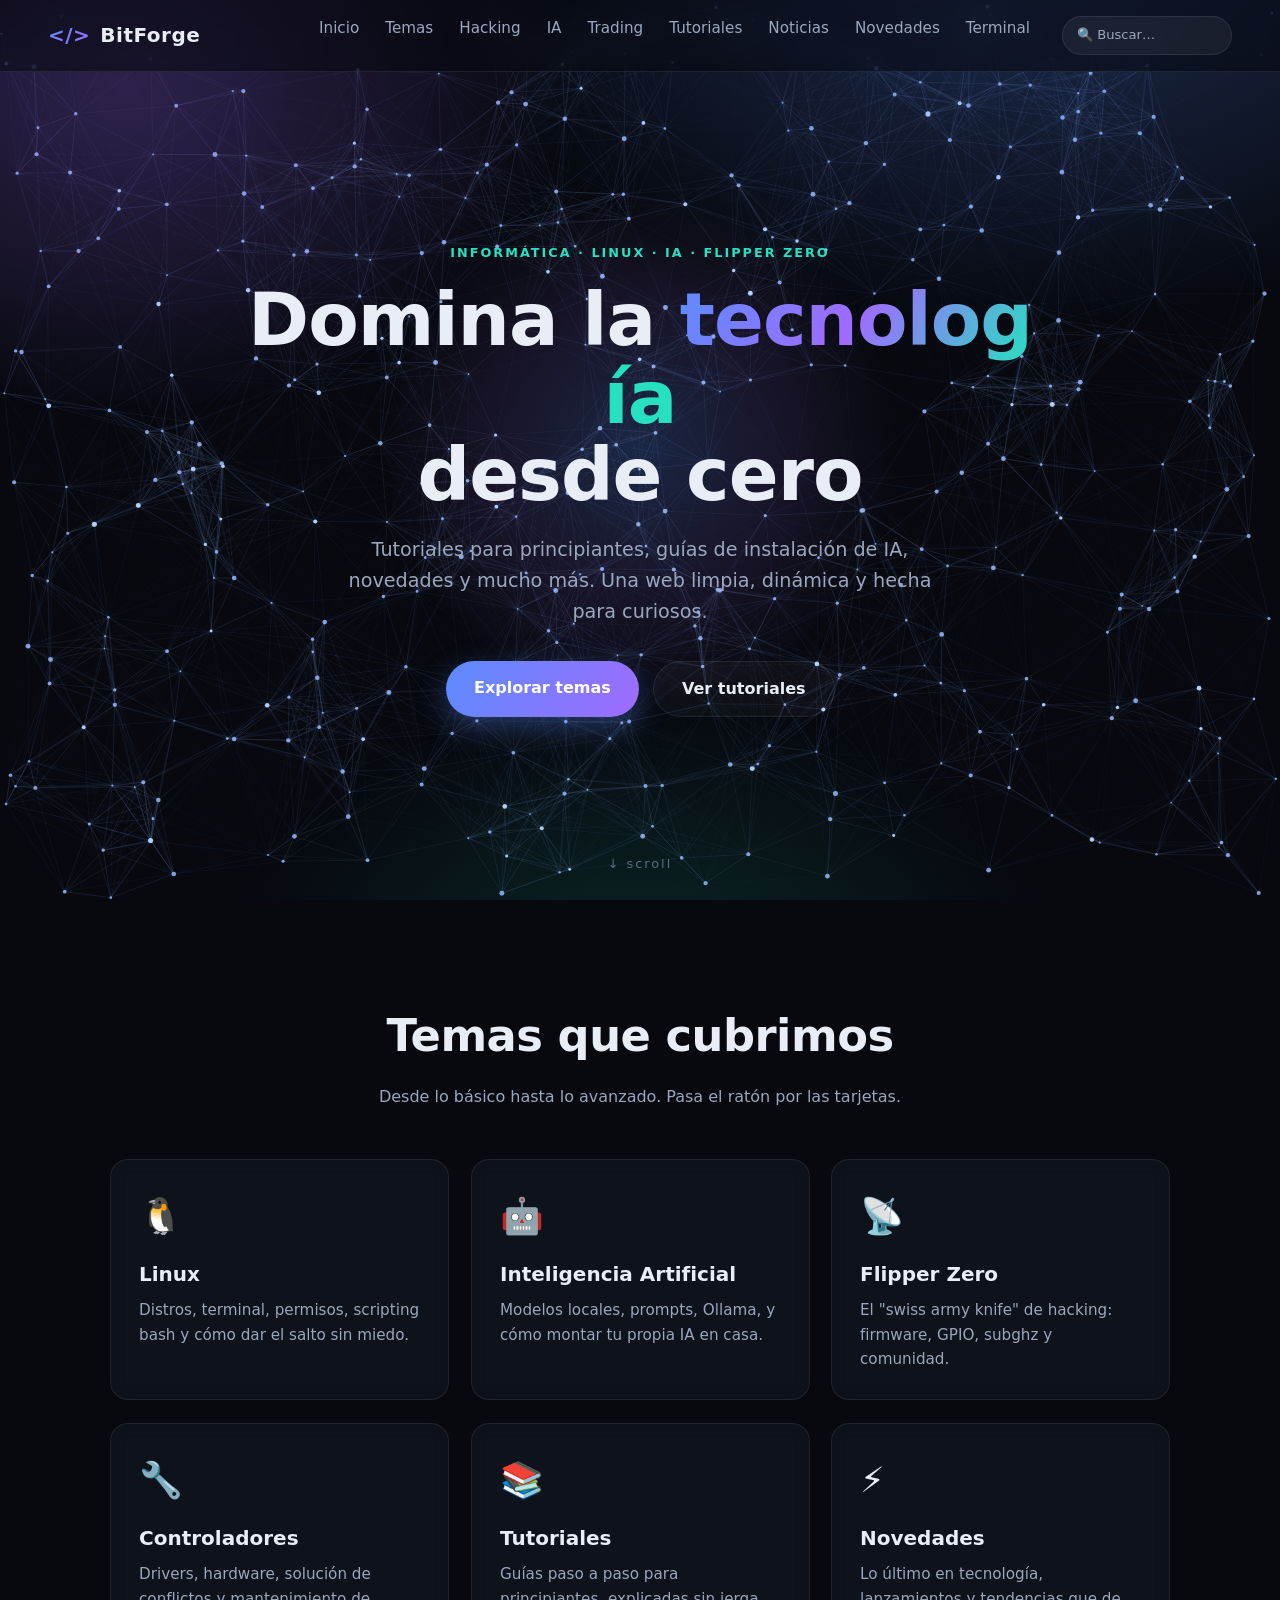
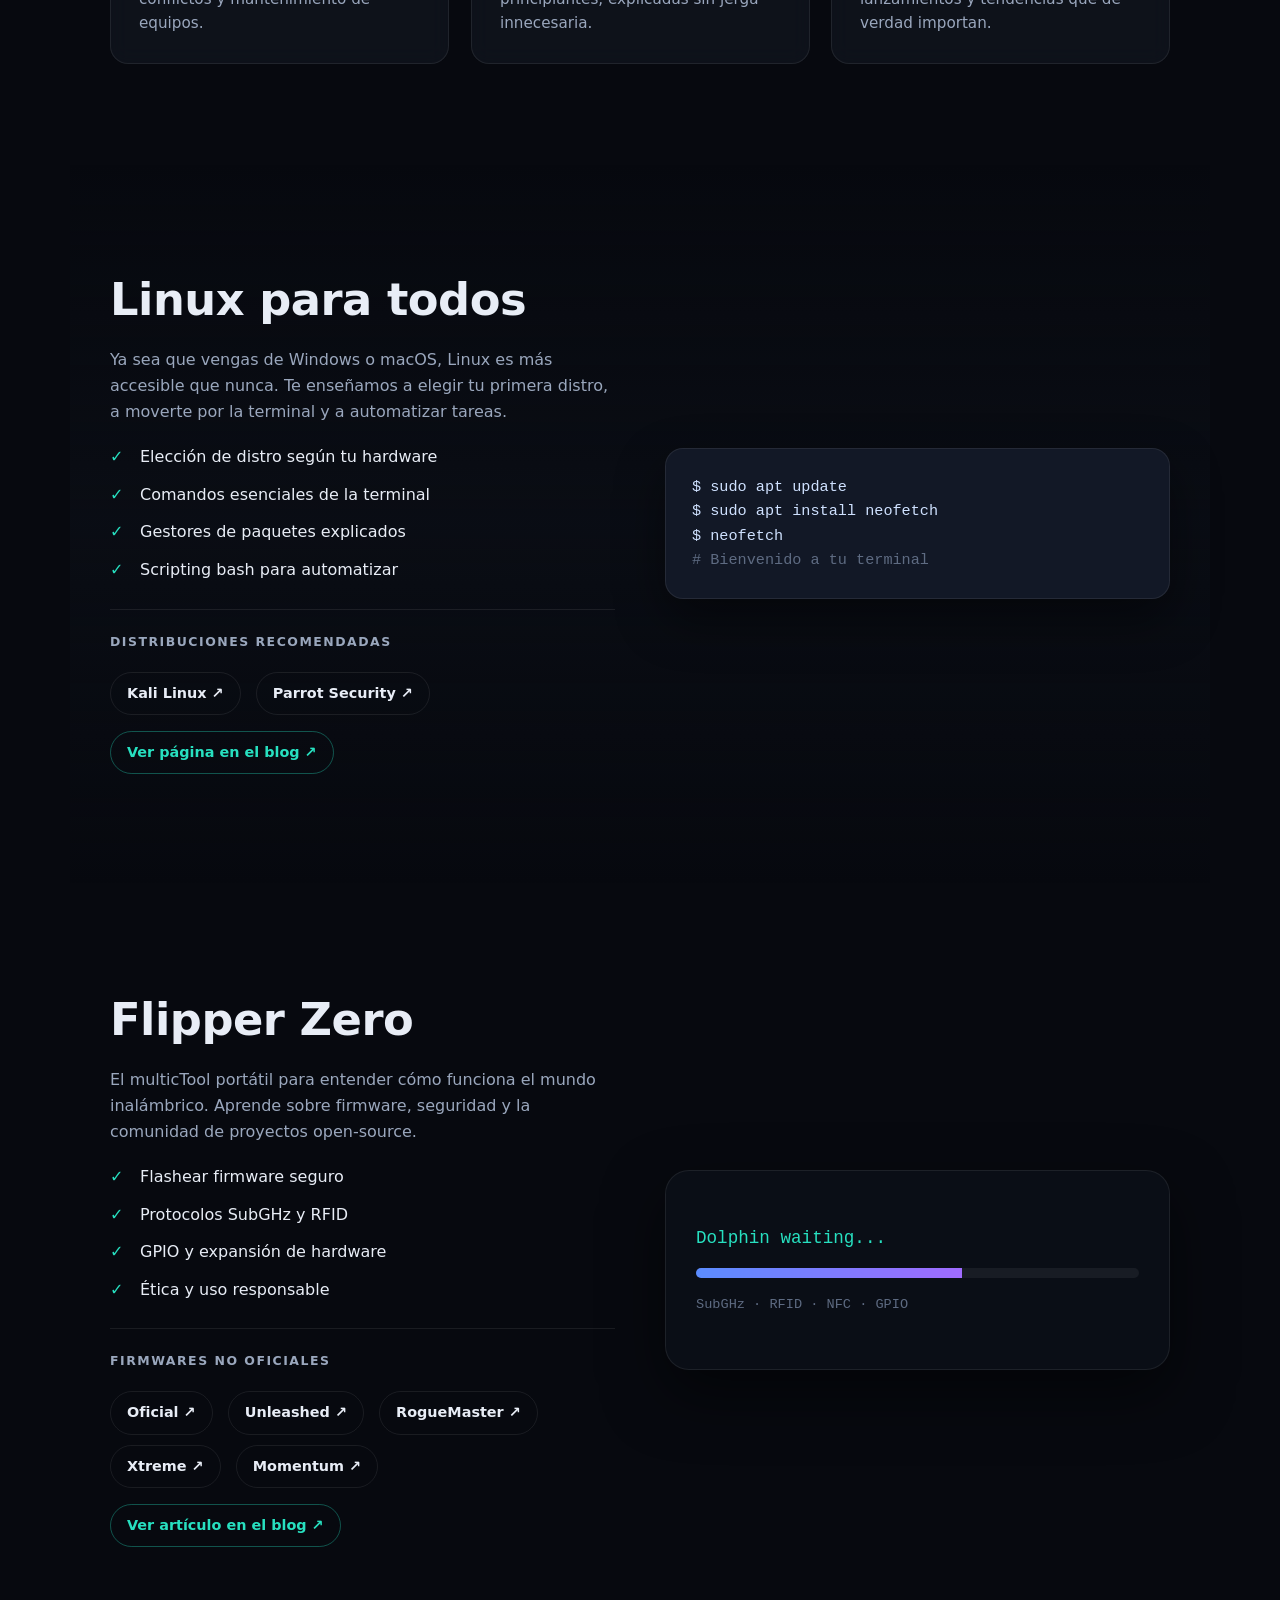
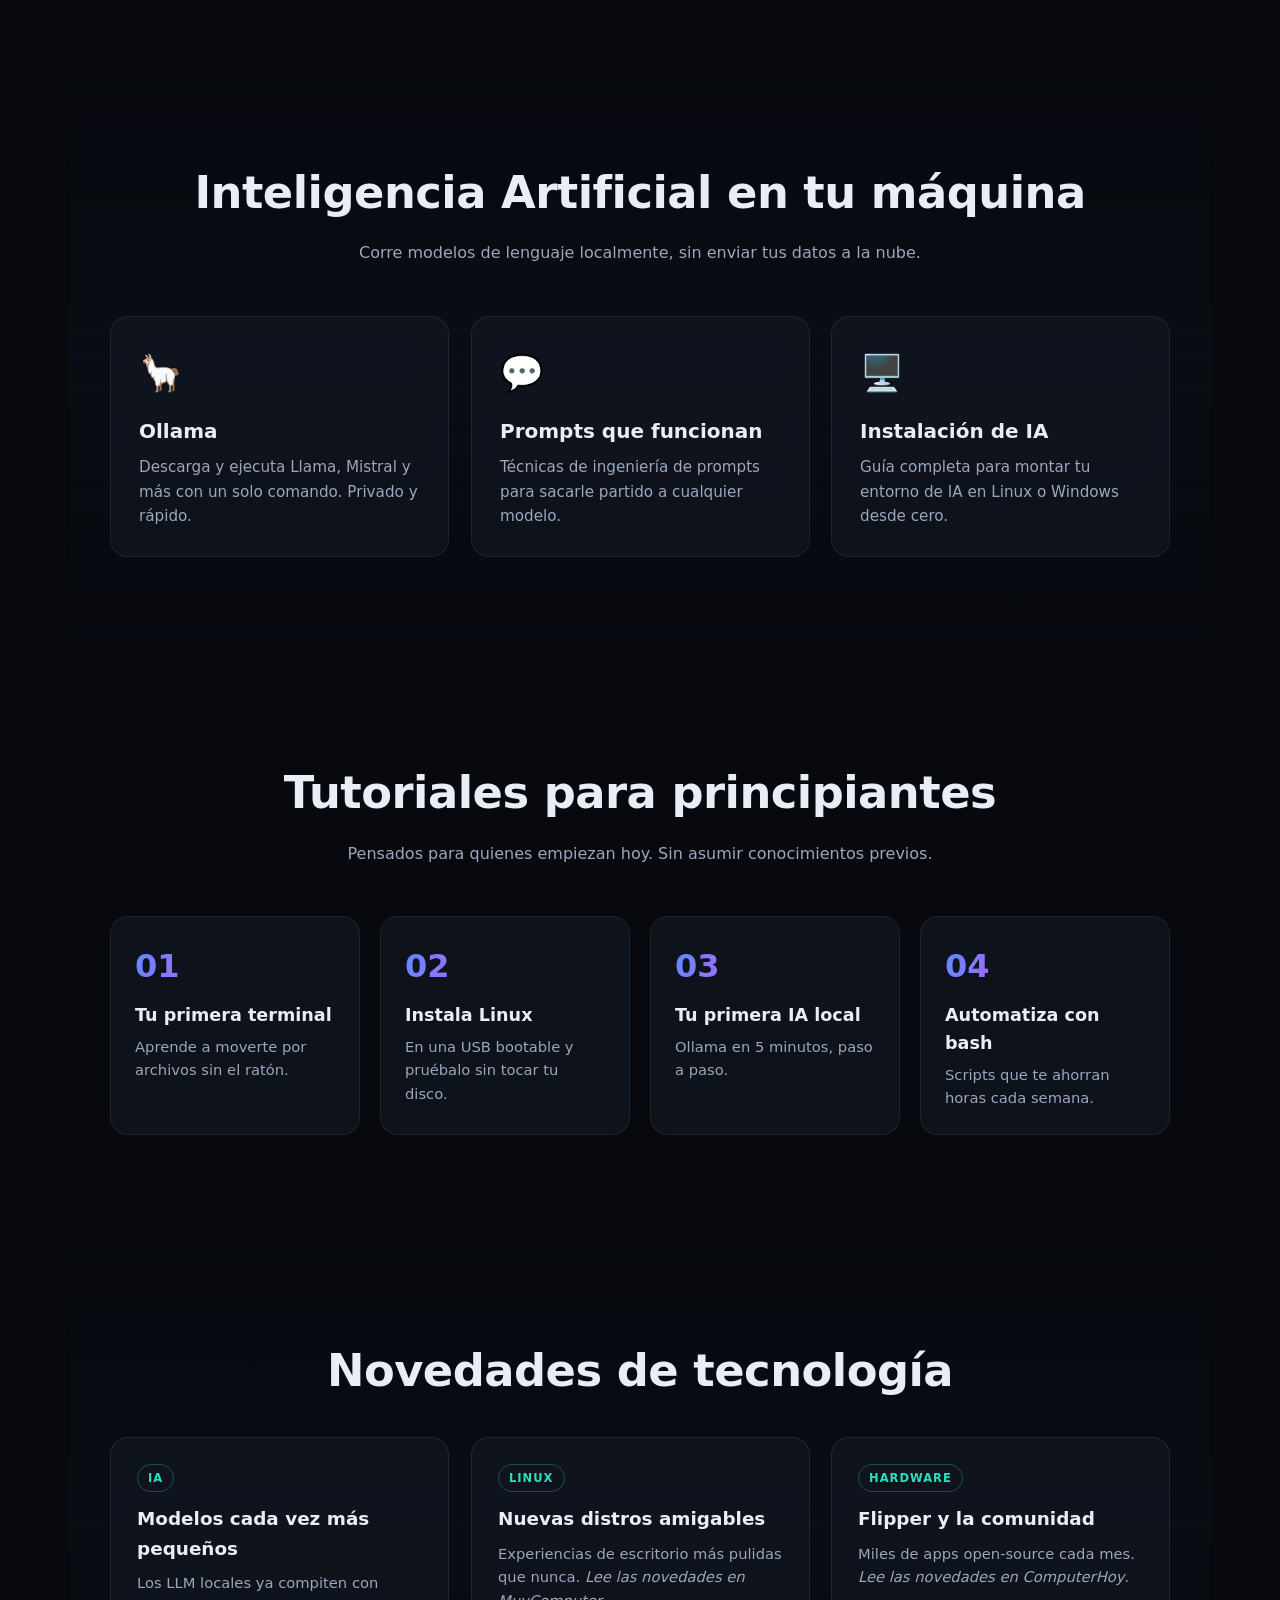
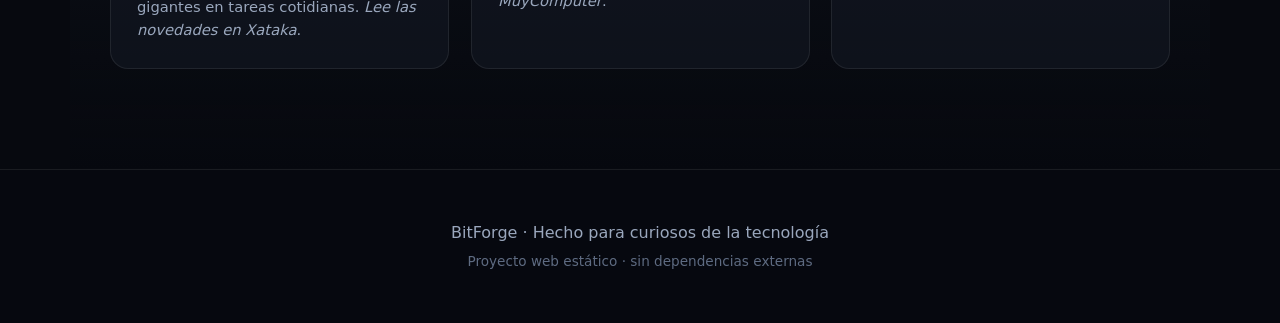
==== commit d9ca692a: "Noticia Bruce: enlace real de descarga + Bruce en menu Gadgets" ====
--- a/index.html
+++ b/index.html
@@ -48,6 +48,7 @@
             <a class="ia-item" href="https://github.com/RogueMaster/flipperzero-firmware-wPlugins" target="_blank" rel="noopener noreferrer">Flipper — RogueMaster</a>
             <a class="ia-item" href="https://github.com/Flipper-XFW/Xtreme-Firmware" target="_blank" rel="noopener noreferrer">Flipper — Xtreme</a>
             <a class="ia-item" href="https://github.com/next-flip/momentum-firmware" target="_blank" rel="noopener noreferrer">Flipper — Momentum</a>
+            <a class="ia-item" href="https://github.com/bigbrodude6119/flipper-zero-bruce" target="_blank" rel="noopener noreferrer">Flipper — Bruce</a>
             <a class="ia-item" href="https://docs.espressif.com/projects/esp-idf/en/latest/esp32/" target="_blank" rel="noopener noreferrer">ESP32 — ESP-IDF</a>
           </span>
         </span>
--- a/styles.css
+++ b/styles.css
@@ -385,6 +385,15 @@
 .post-body a:hover{text-decoration:underline}
 .post-video{position:relative;width:100%;aspect-ratio:16/9;margin-top:14px;border-radius:12px;overflow:hidden;background:#000}
 .post-video iframe{position:absolute;inset:0;width:100%;height:100%;border:0}
+/* imagen destacada estilo WordPress */
+.post-thumb{width:100%;aspect-ratio:16/9;object-fit:cover;border-radius:14px;margin-bottom:14px;background:linear-gradient(135deg,#11151f,#1a2030);display:block}
+/* en el feed solo mostramos el resumen; el cuerpo completo va en el modal */
+.news-feed .post .post-body{display:none}
+.post-modal-body .post-thumb{max-width:100%}
+.post-modal-body .post-body{display:block;margin-top:10px}
+.read-more{display:inline-block;margin-top:6px;color:#27e0c0;font-weight:600;text-decoration:none;font-size:.95rem}
+a.read-more{color:#27e0c0}
+.read-more:hover{text-decoration:underline}
 
 /* ===== Filtros por tag (estilo WordPress) ===== */
 .tag-filter{display:flex;flex-wrap:wrap;gap:10px;margin:18px auto 26px;max-width:760px}
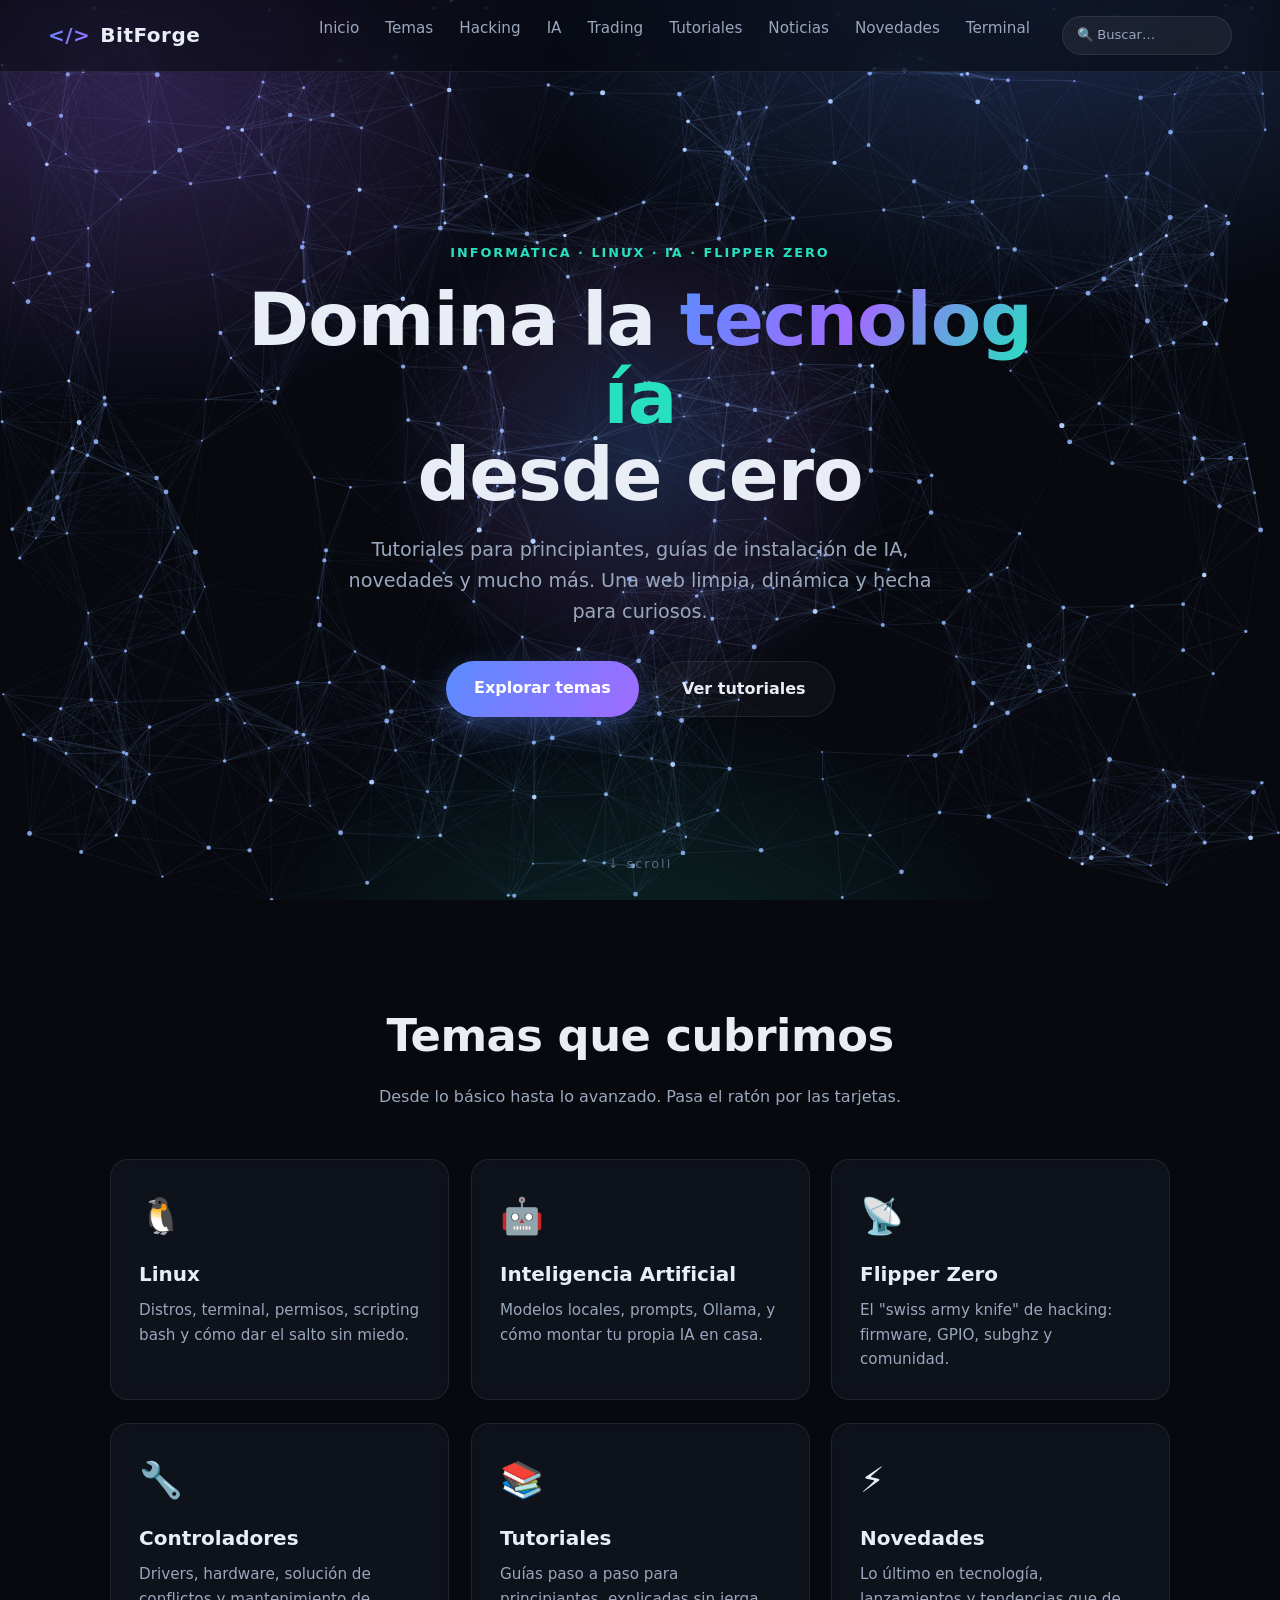
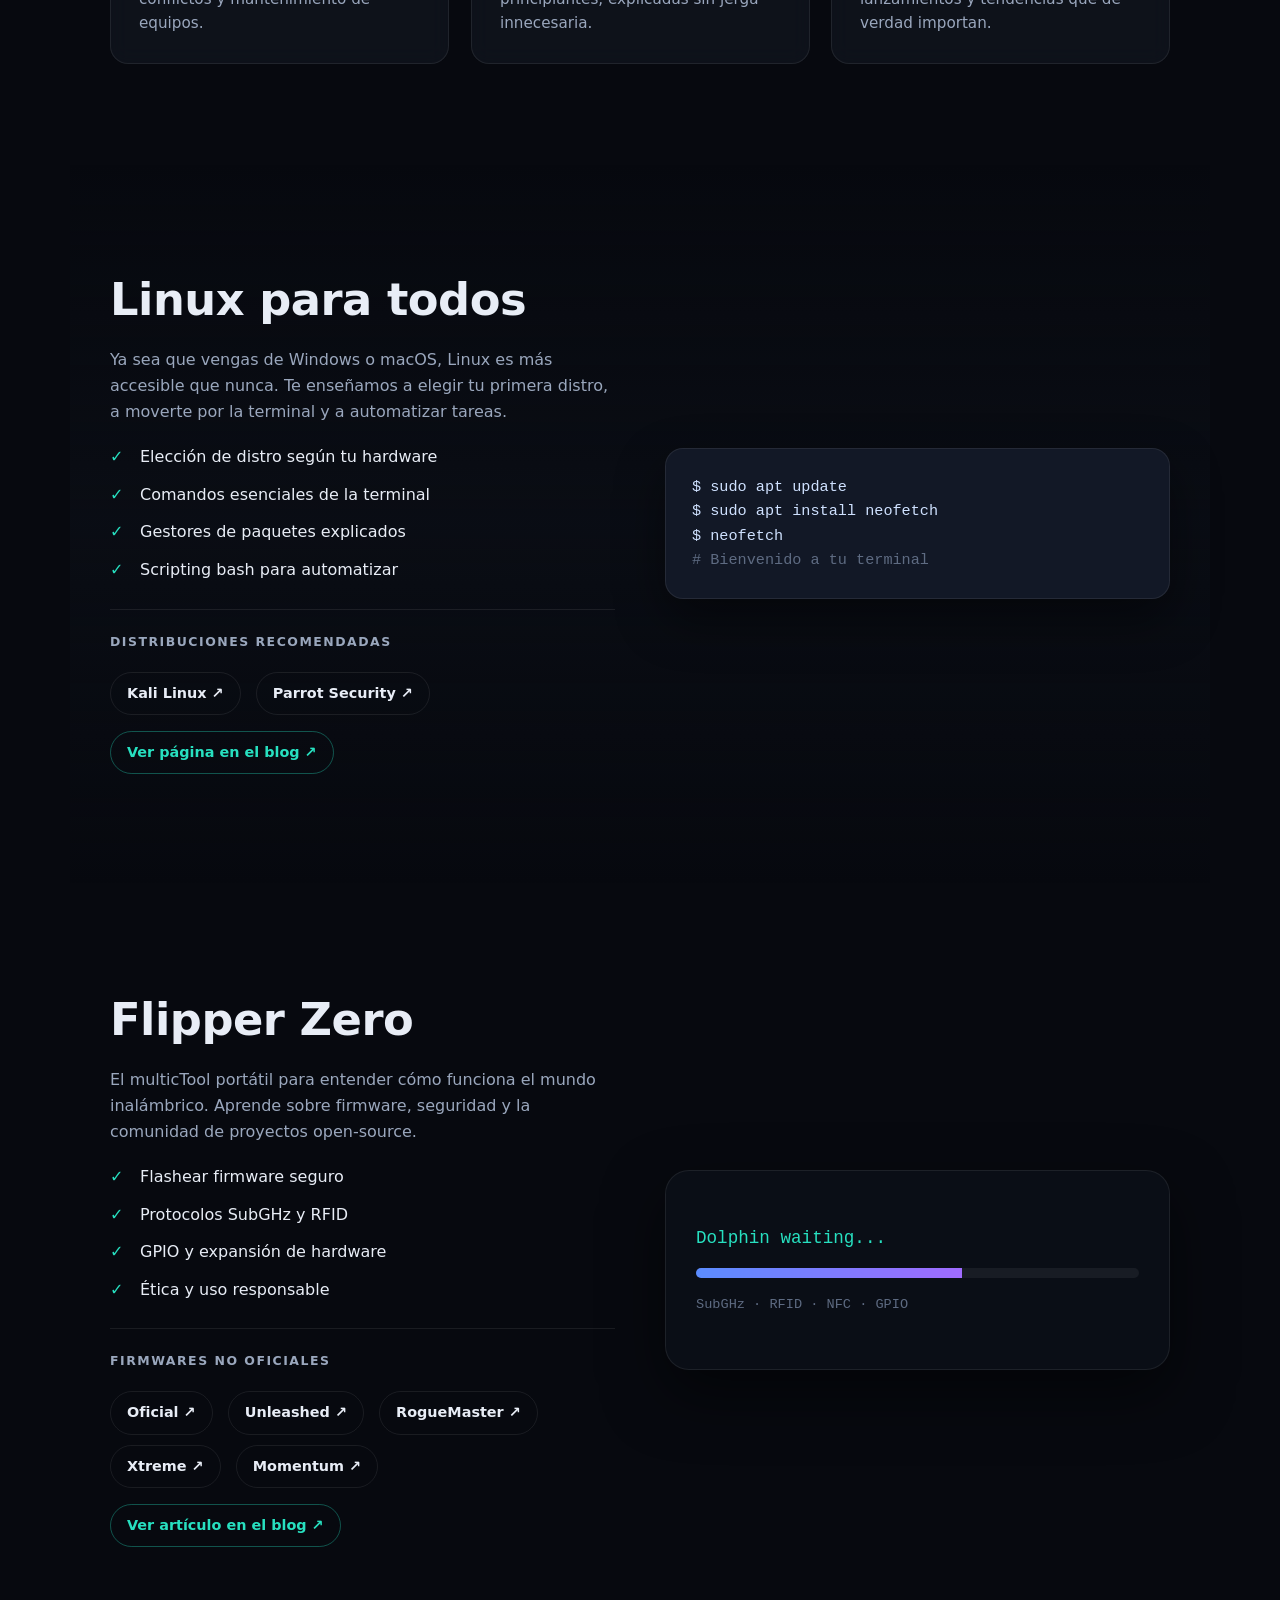
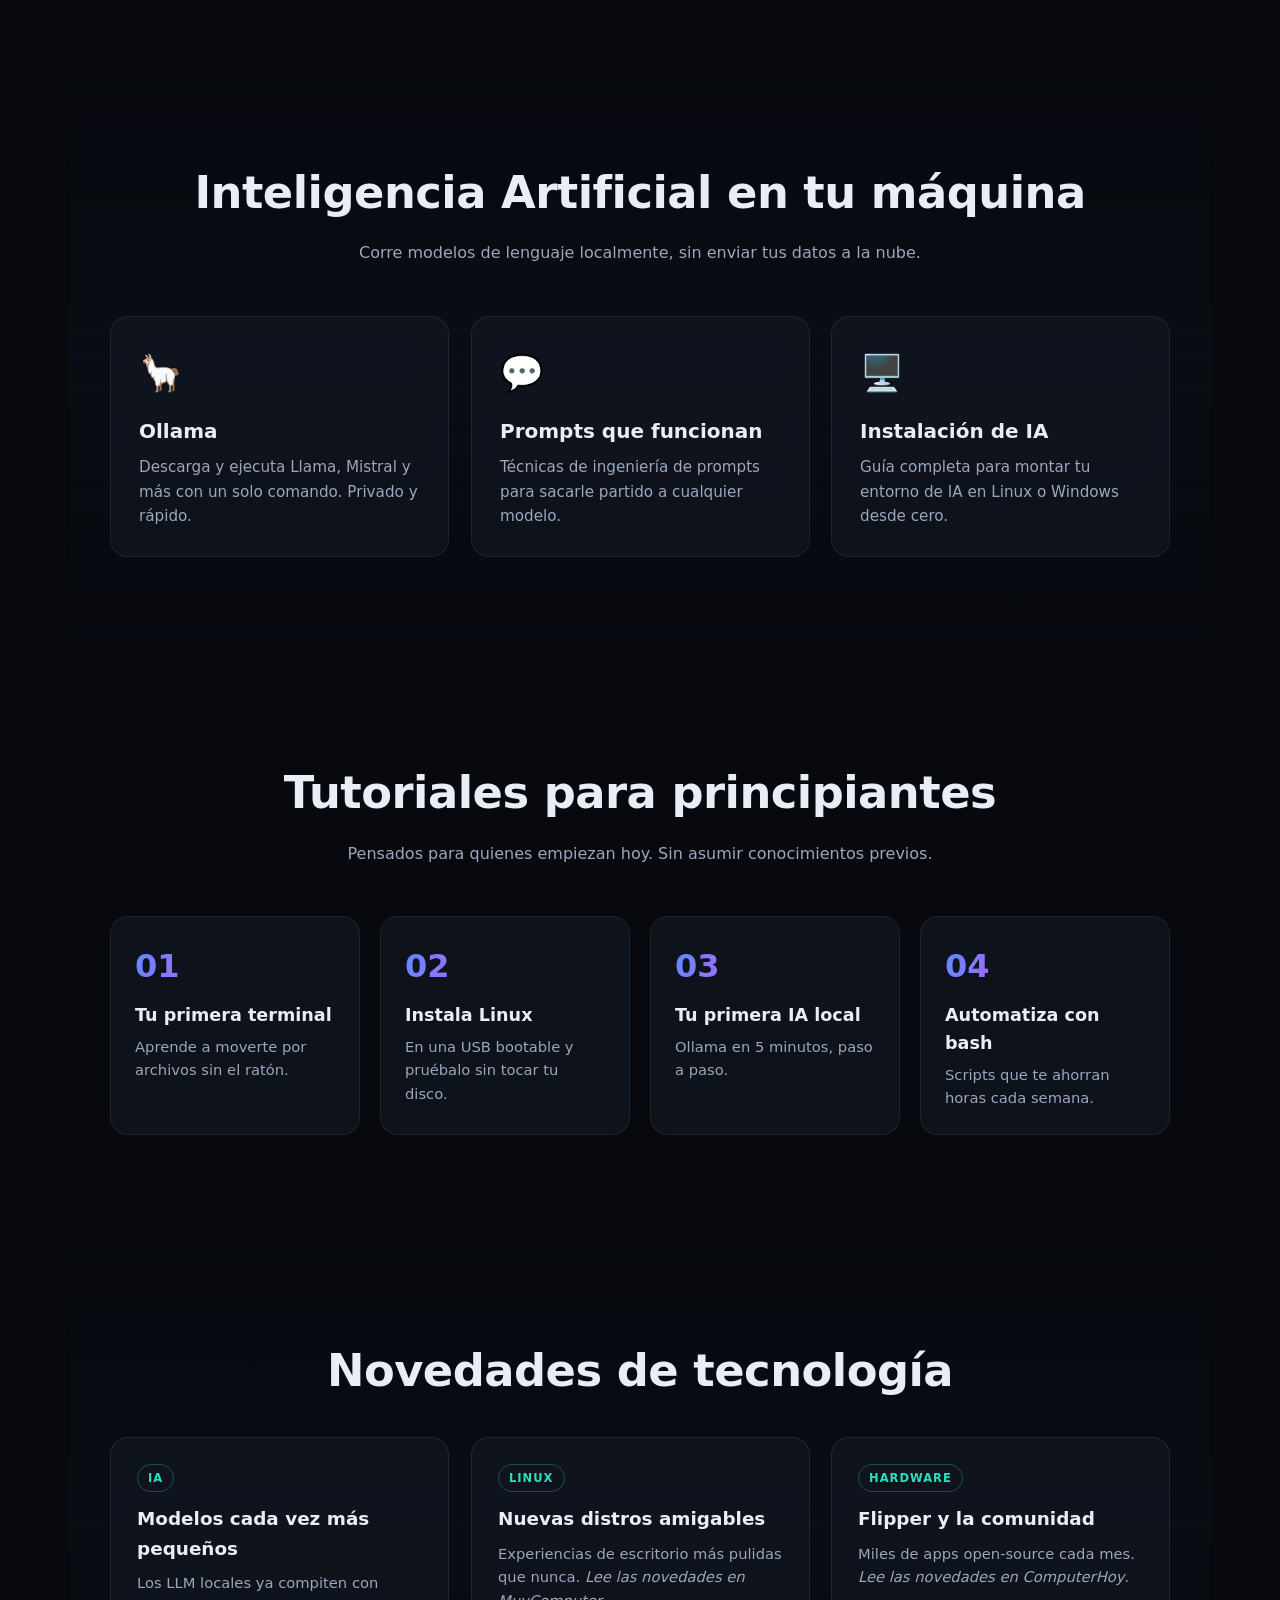
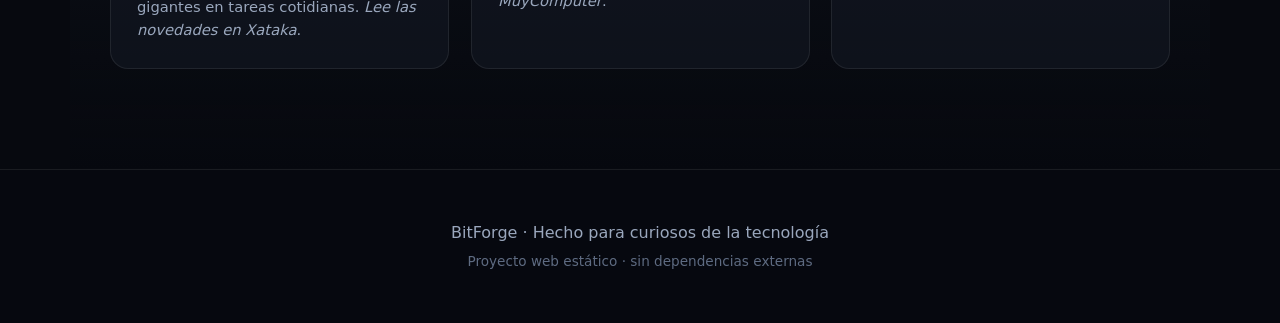
==== commit c955811b: "Corrige link Bruce: bruce.computer (el repo inventado no existia)" ====
--- a/index.html
+++ b/index.html
@@ -48,7 +48,7 @@
             <a class="ia-item" href="https://github.com/RogueMaster/flipperzero-firmware-wPlugins" target="_blank" rel="noopener noreferrer">Flipper — RogueMaster</a>
             <a class="ia-item" href="https://github.com/Flipper-XFW/Xtreme-Firmware" target="_blank" rel="noopener noreferrer">Flipper — Xtreme</a>
             <a class="ia-item" href="https://github.com/next-flip/momentum-firmware" target="_blank" rel="noopener noreferrer">Flipper — Momentum</a>
-            <a class="ia-item" href="https://github.com/bigbrodude6119/flipper-zero-bruce" target="_blank" rel="noopener noreferrer">Flipper — Bruce</a>
+            <a class="ia-item" href="https://bruce.computer/" target="_blank" rel="noopener noreferrer">Flipper — Bruce</a>
             <a class="ia-item" href="https://docs.espressif.com/projects/esp-idf/en/latest/esp32/" target="_blank" rel="noopener noreferrer">ESP32 — ESP-IDF</a>
           </span>
         </span>
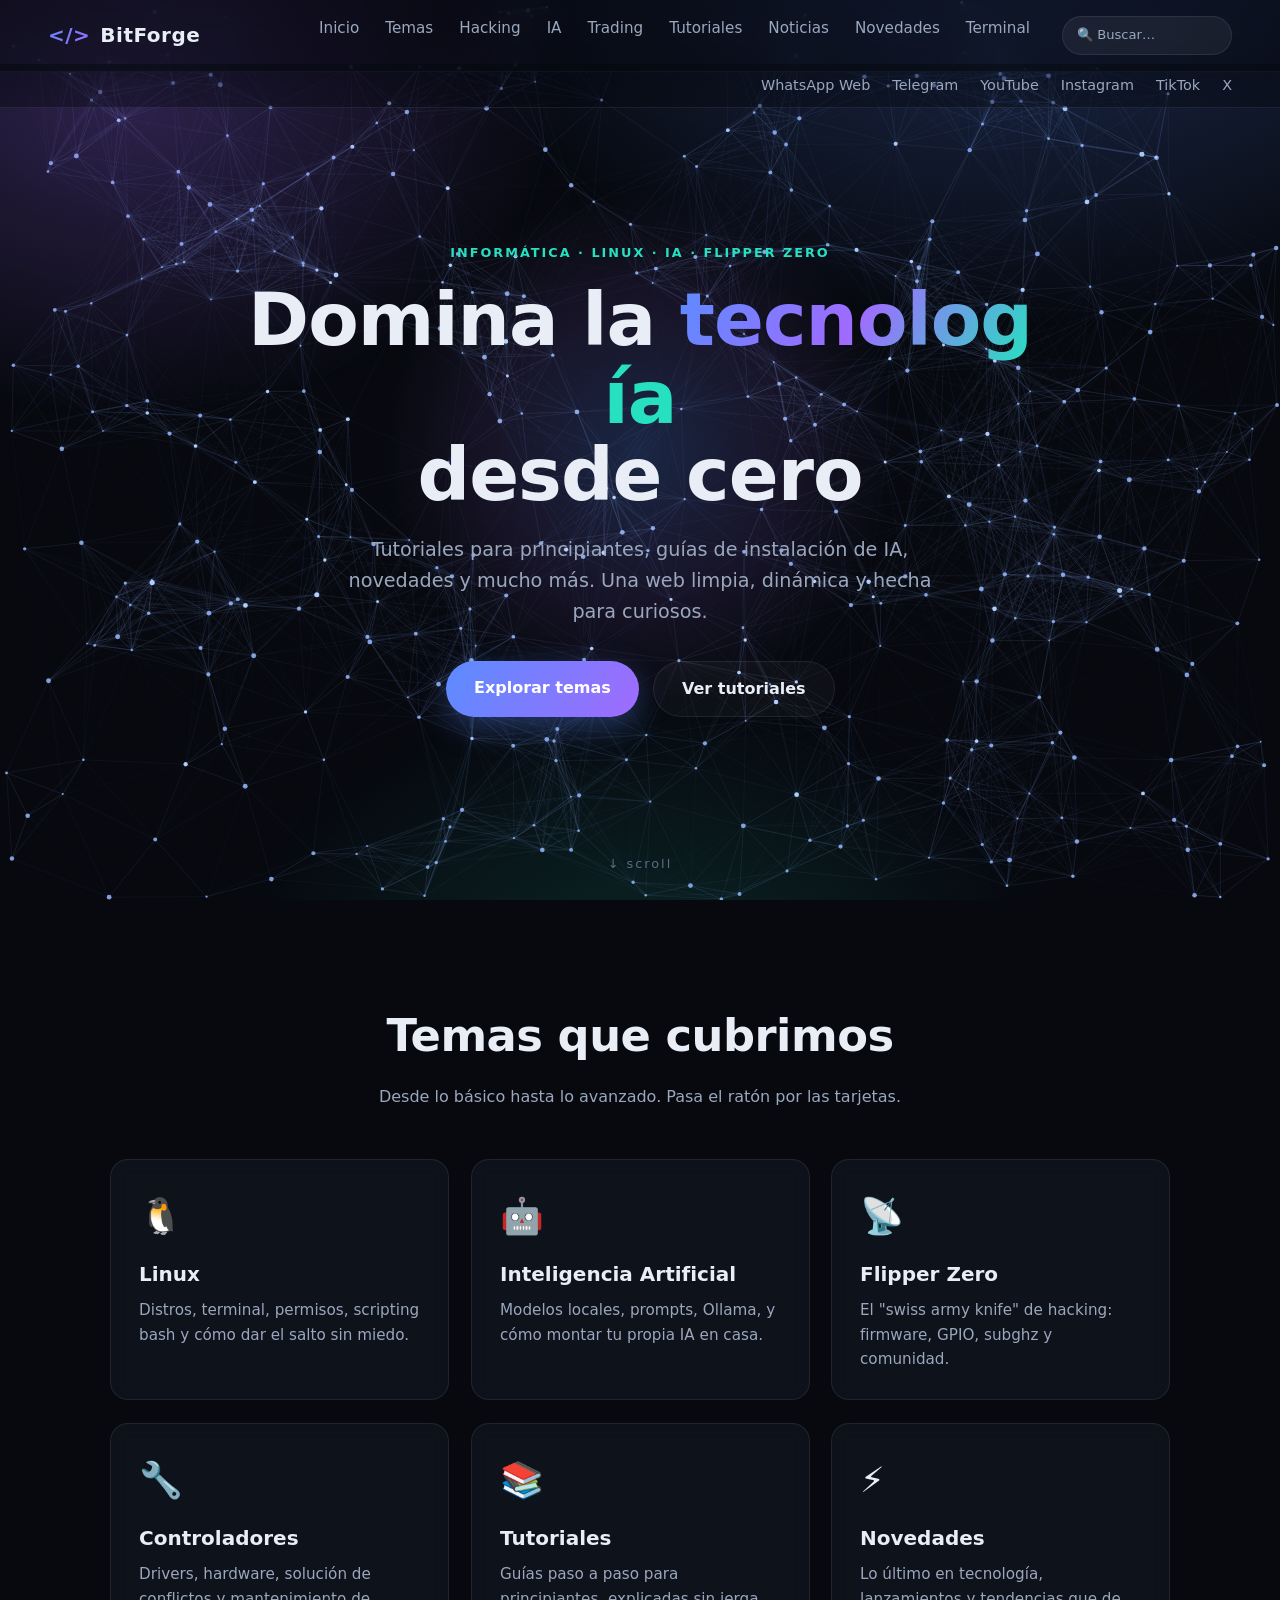
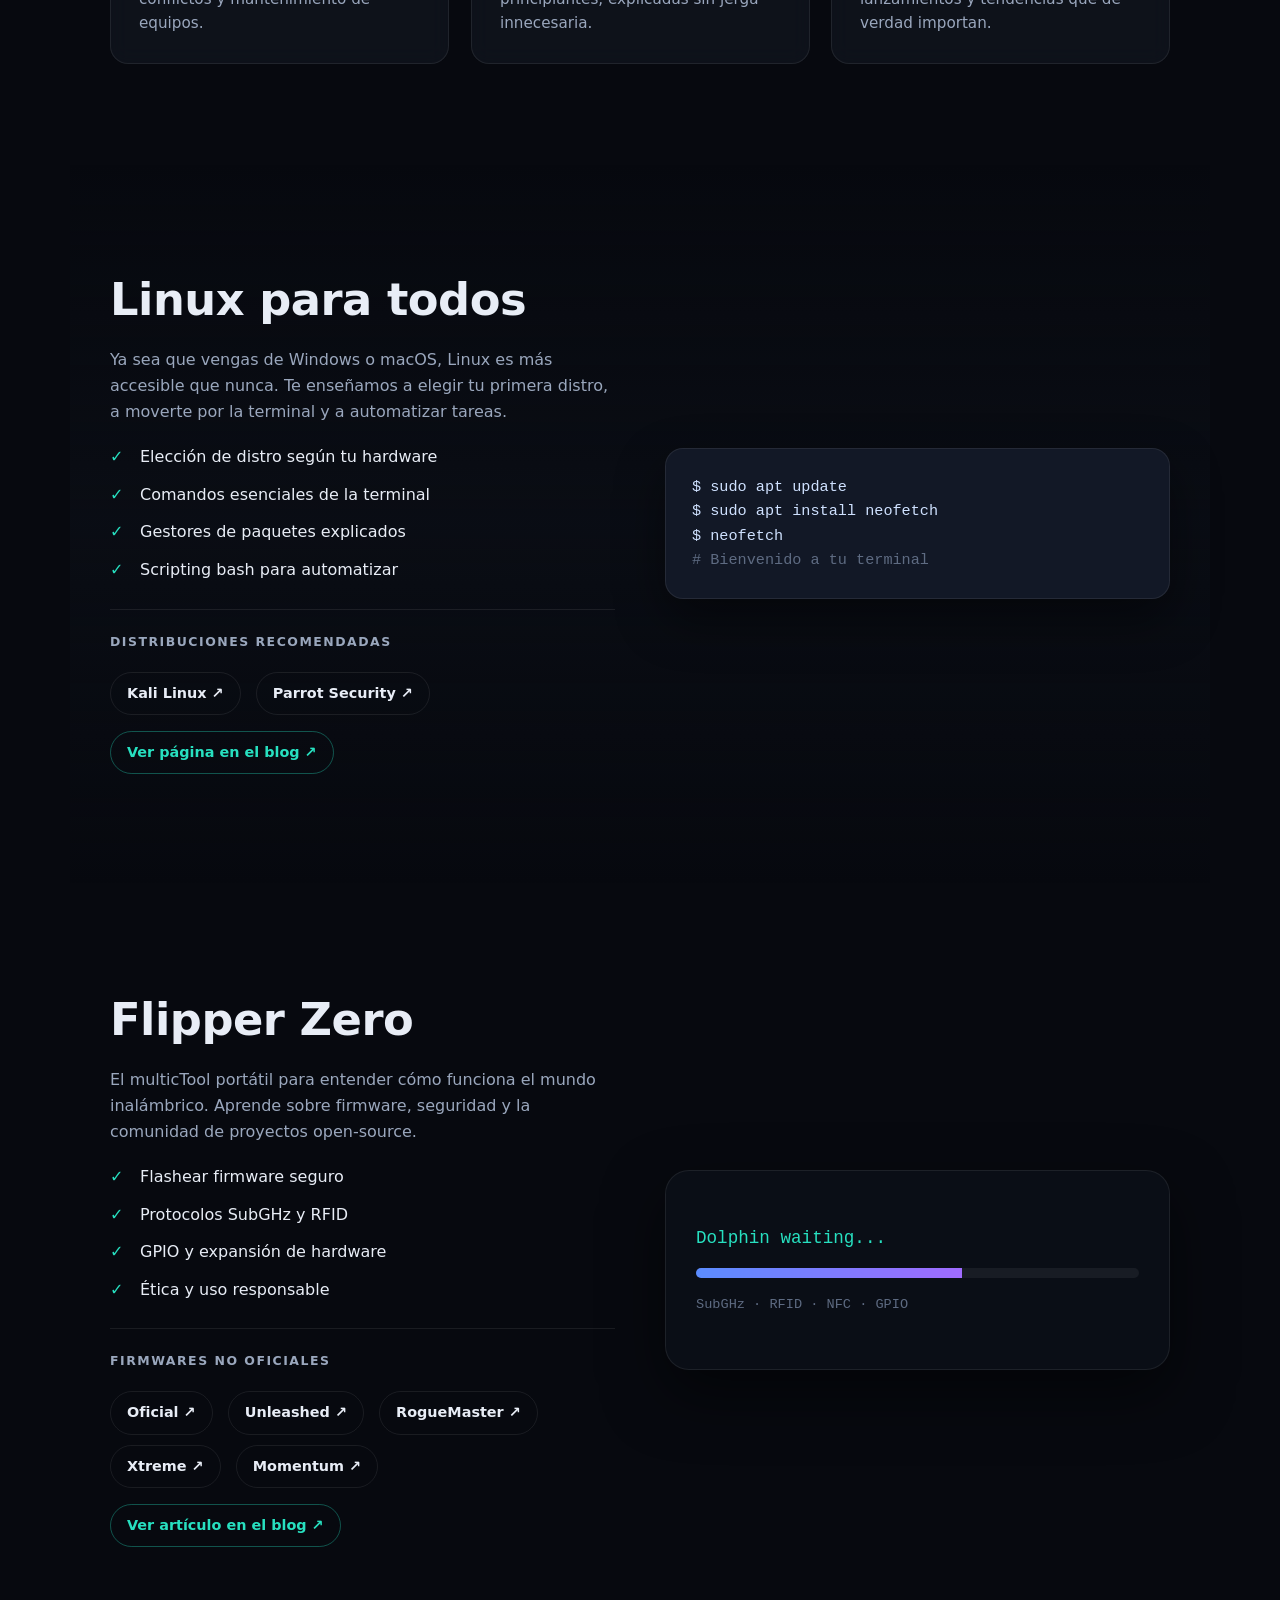
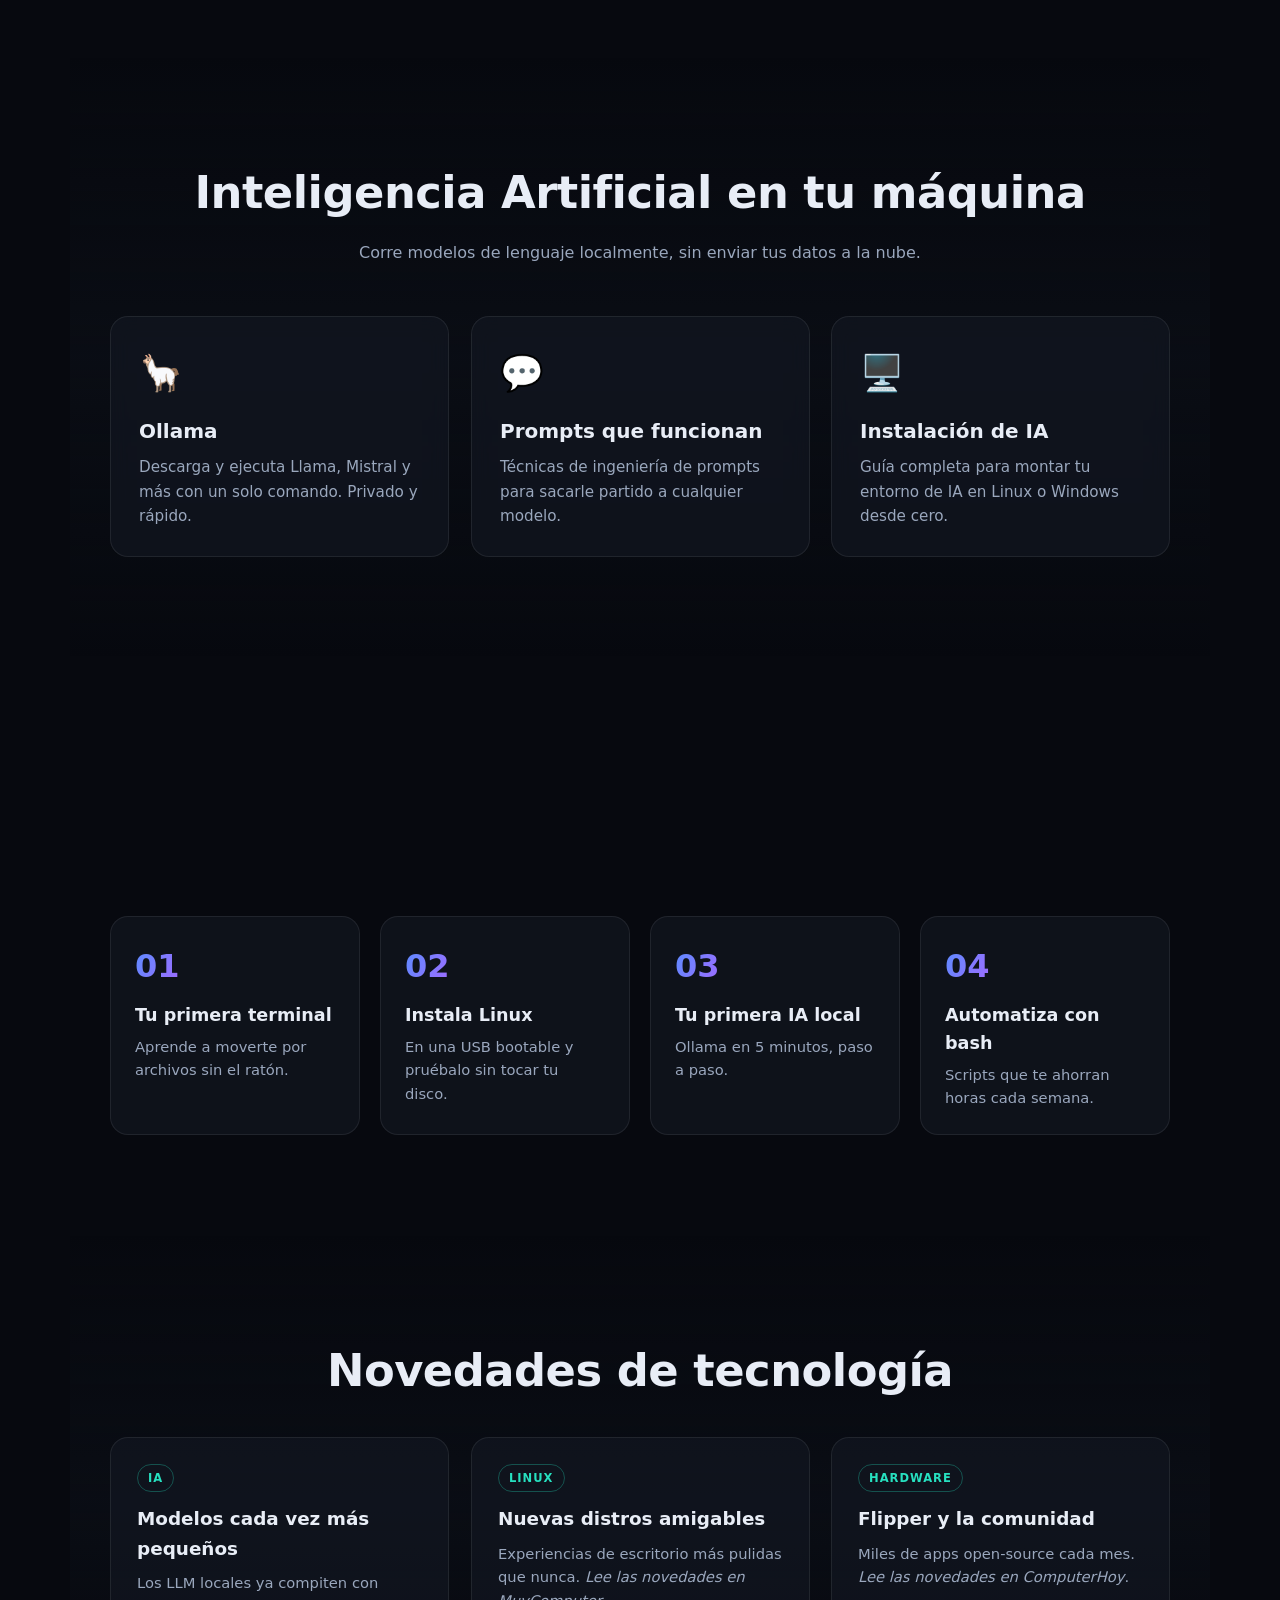
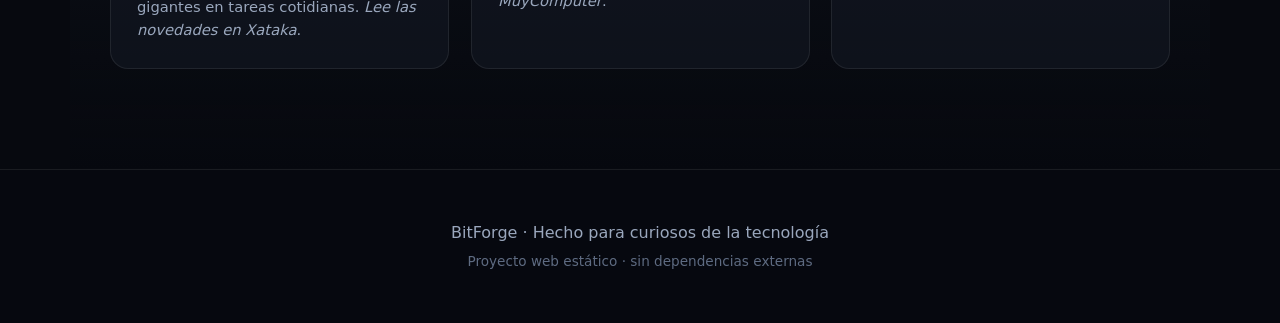
==== commit 275840d1: "Anade segundo menu social (WhatsApp Web, Telegram, YouTube, Instagram, TikTok, X) en todas las pagin" ====
--- a/index.html
+++ b/index.html
@@ -96,6 +96,14 @@
     <input type="search" id="heroSearch" class="nav-search" placeholder="🔍 Buscar…" aria-label="Buscar" />
   </nav>
   <button class="nav-toggle" id="navToggle" aria-label="Abrir menú">☰</button>
+  <nav class="nav-social" aria-label="Redes y accesos">
+    <a href="https://web.whatsapp.com/" target="_blank" rel="noopener noreferrer">WhatsApp Web</a>
+    <a href="https://web.telegram.org/" target="_blank" rel="noopener noreferrer">Telegram</a>
+    <a href="https://www.youtube.com/" target="_blank" rel="noopener noreferrer">YouTube</a>
+    <a href="https://www.instagram.com/" target="_blank" rel="noopener noreferrer">Instagram</a>
+    <a href="https://www.tiktok.com/" target="_blank" rel="noopener noreferrer">TikTok</a>
+    <a href="https://x.com/" target="_blank" rel="noopener noreferrer">X</a>
+  </nav>
 </header>
 
 <!-- ===== HERO ===== -->
--- a/styles.css
+++ b/styles.css
@@ -68,6 +68,15 @@
 .nav-links a:hover{color:var(--text)}
 .nav-links a:hover::after{width:100%}
 .nav-toggle{display:none;background:none;border:none;color:var(--text);font-size:1.6rem;cursor:pointer}
+.nav-social{
+  position:fixed;top:64px;right:0;left:0;z-index:49;
+  display:flex;align-items:center;justify-content:flex-end;gap:22px;flex-wrap:wrap;
+  padding:10px clamp(18px,5vw,48px);
+  backdrop-filter:blur(14px);background:rgba(7,9,15,0.4);
+  border-bottom:1px solid var(--border);
+}
+.nav-social a{color:var(--muted);text-decoration:none;font-size:.9rem;transition:color .2s}
+.nav-social a:hover{color:var(--text)}
 
 /* ===== HERO ===== */
 .hero{
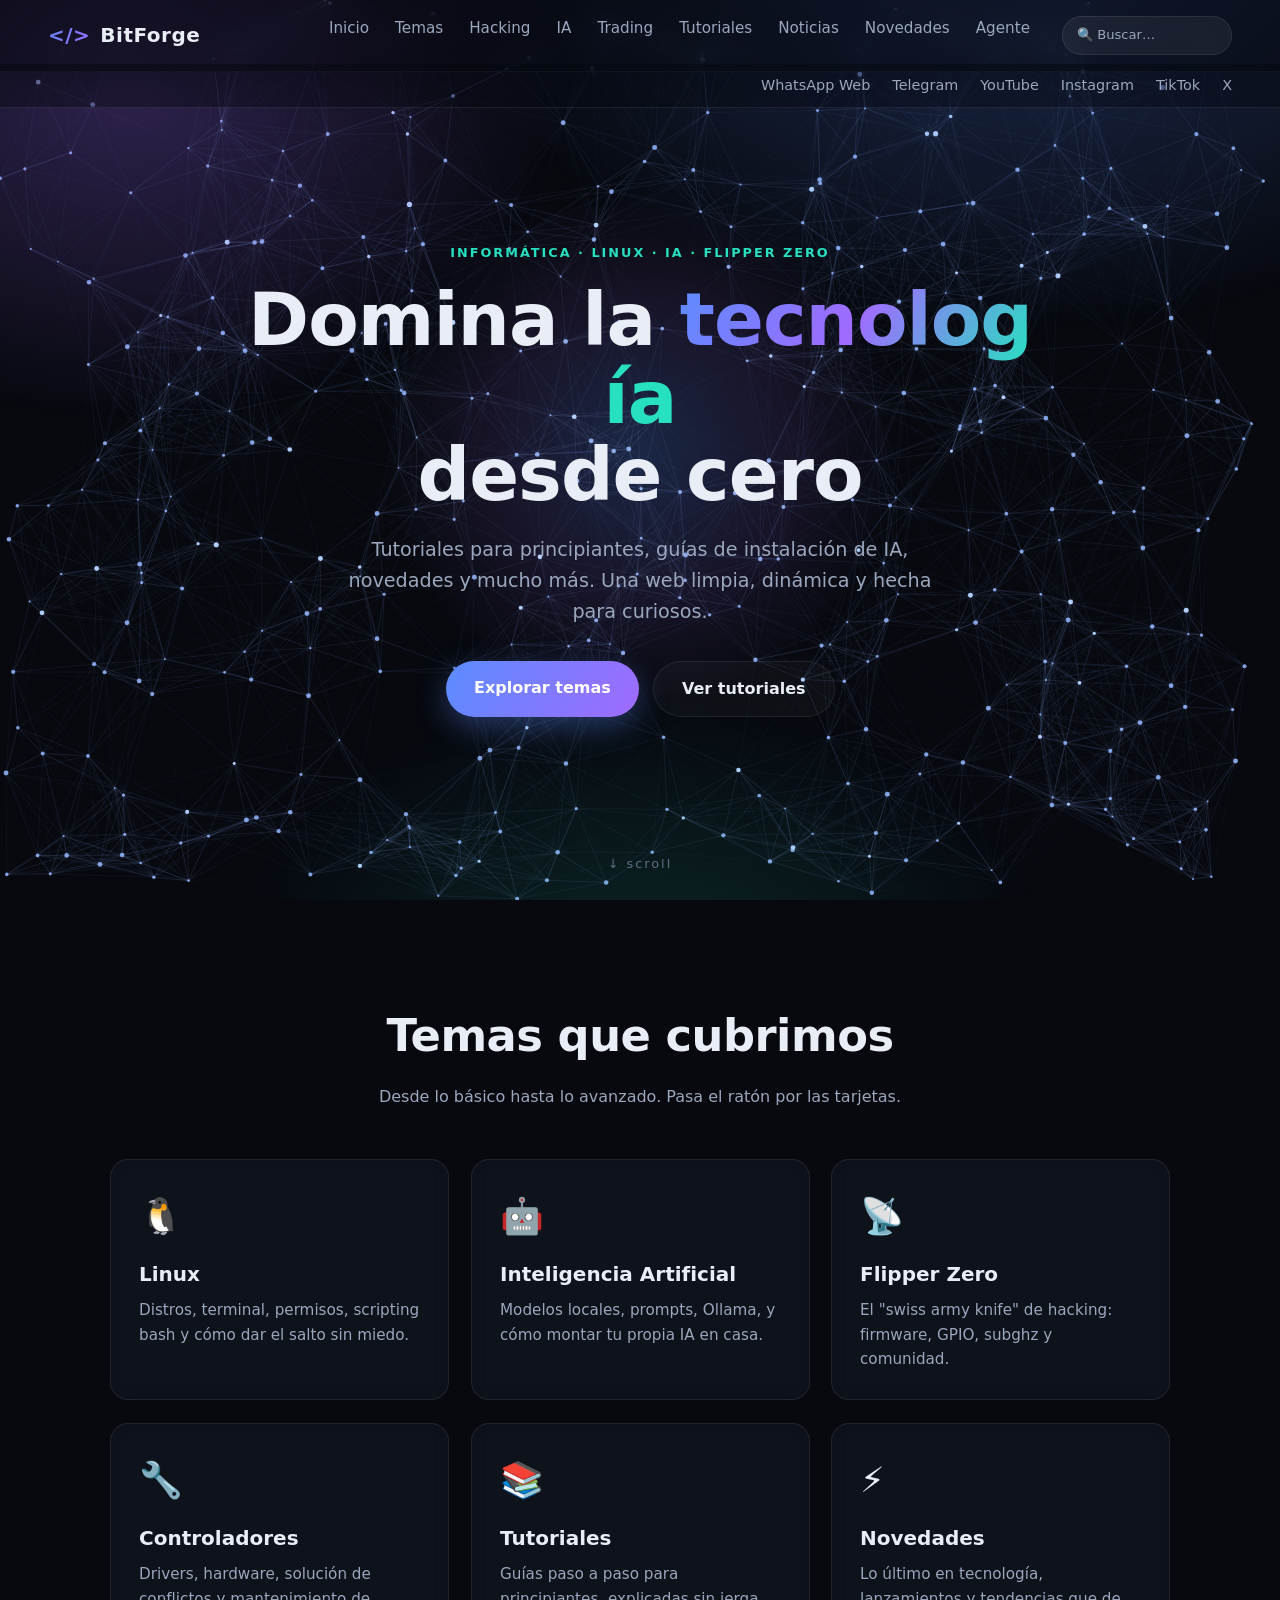
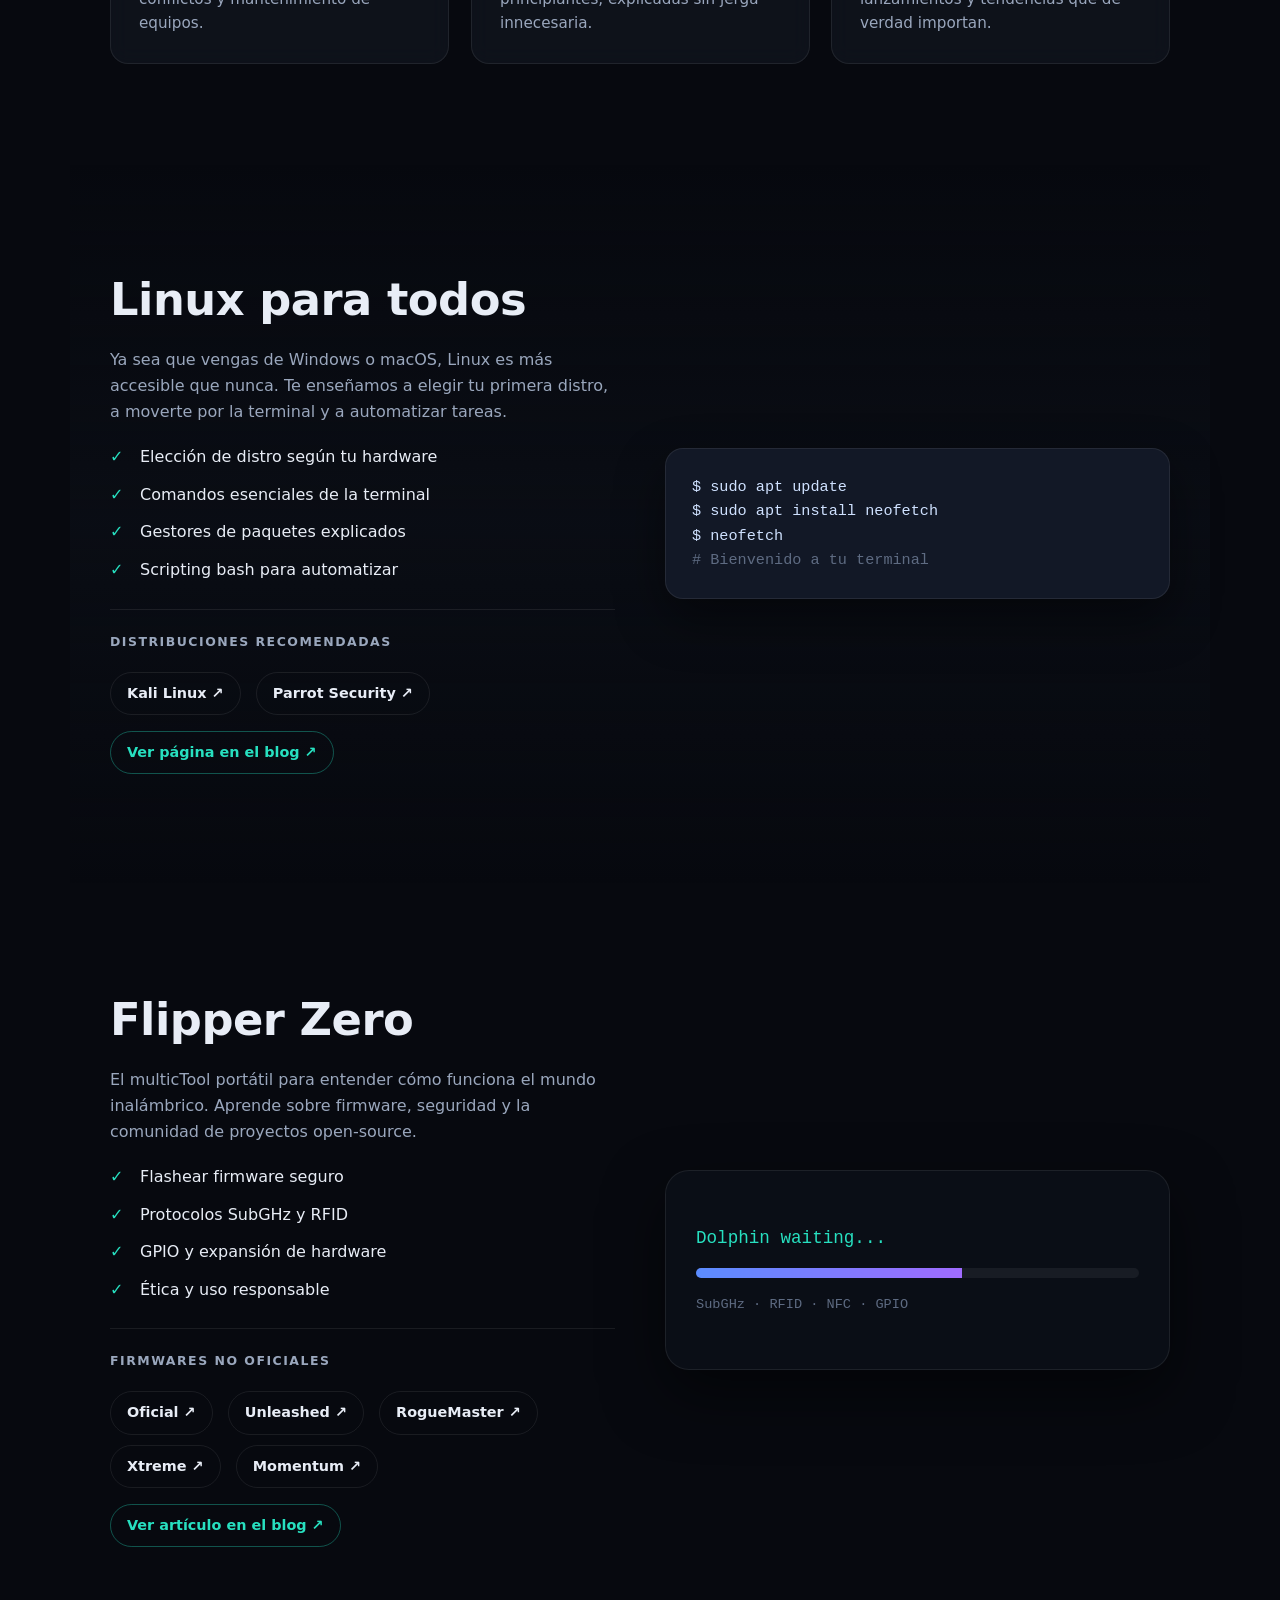
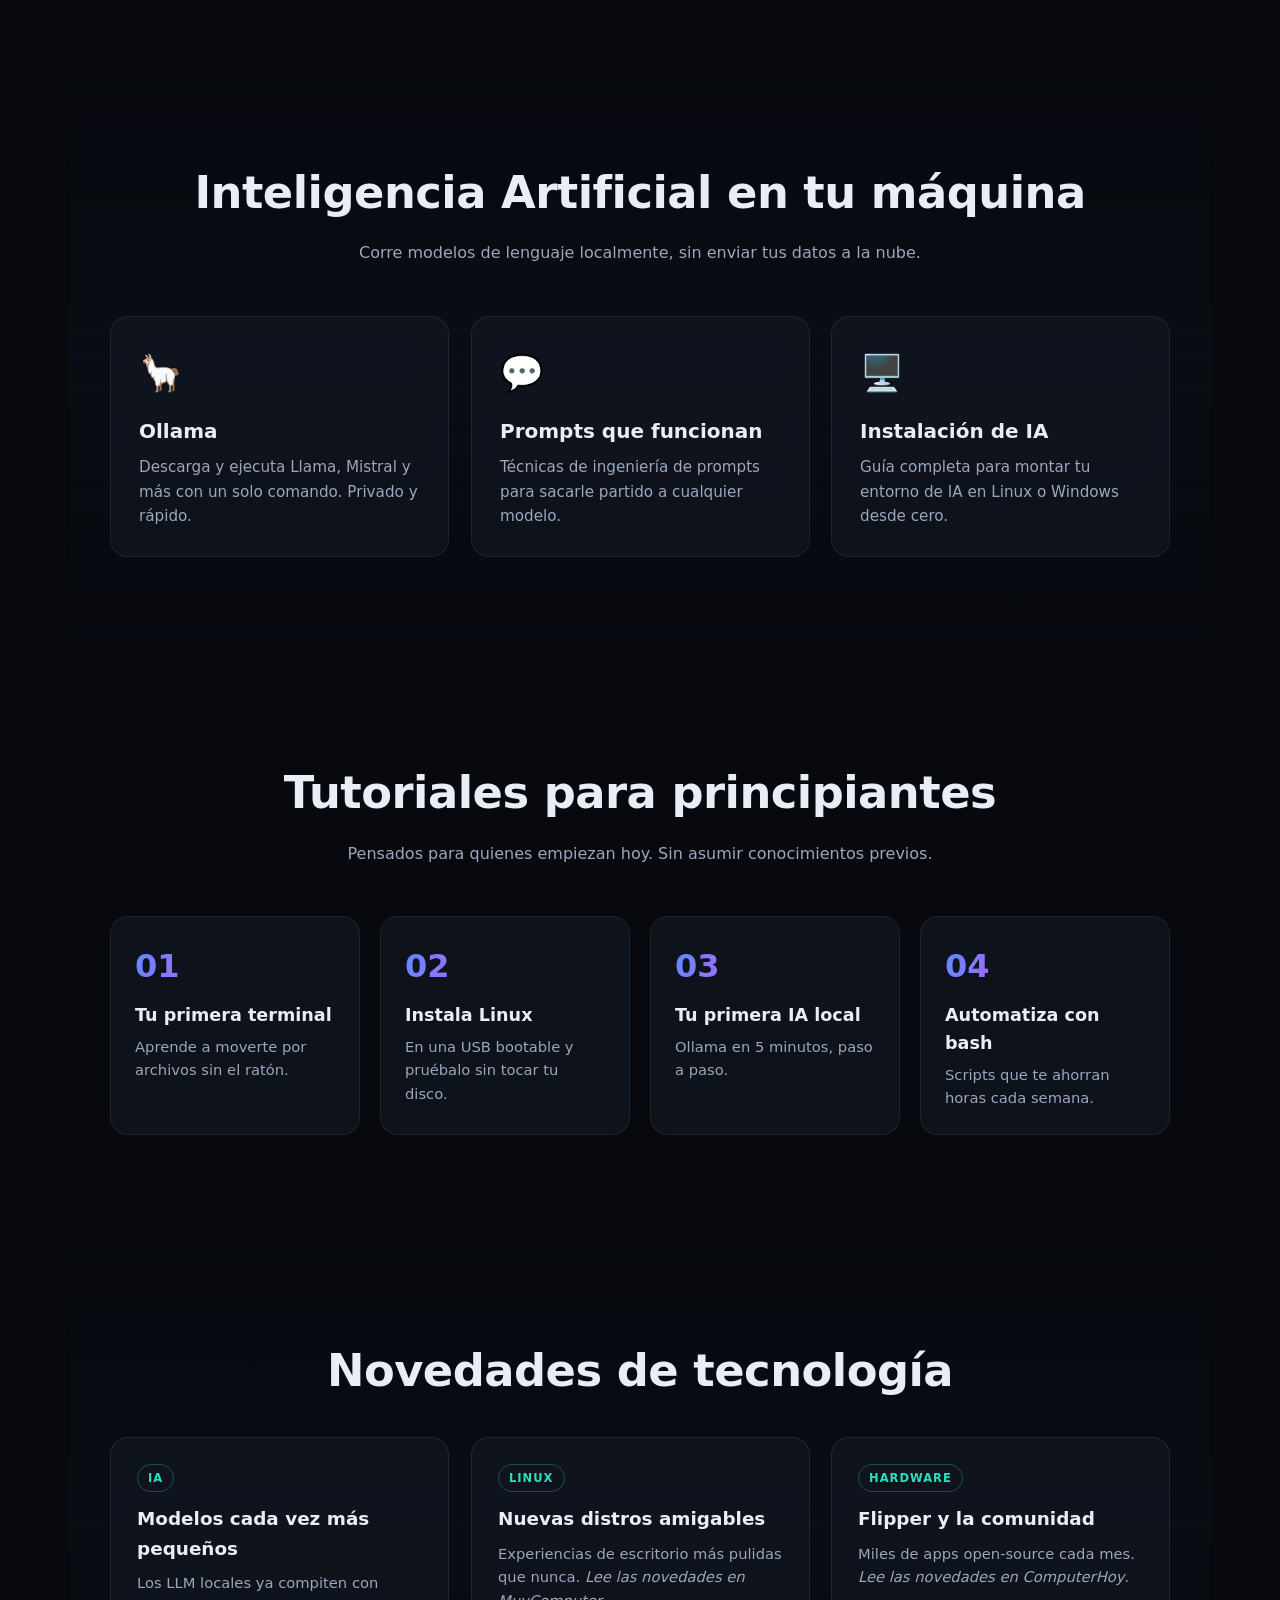
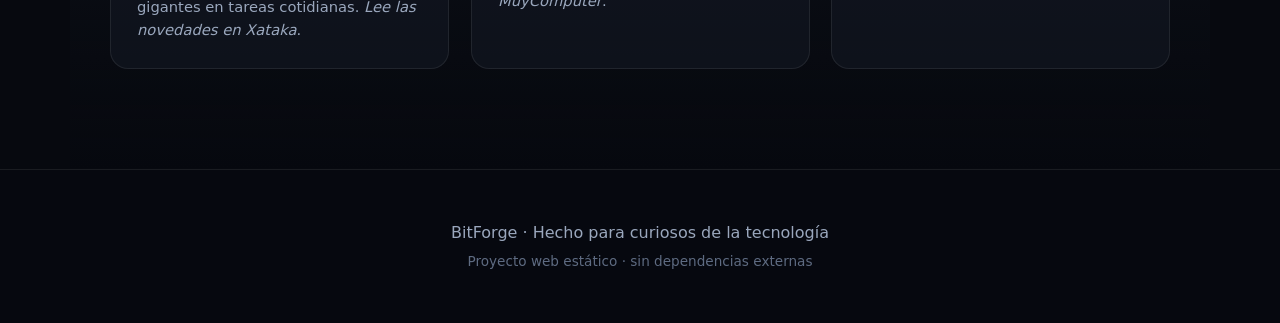
==== commit 14b09837: "Cambia 'Terminal' por 'Agente' en el menu (5 paginas)" ====
--- a/index.html
+++ b/index.html
@@ -92,7 +92,7 @@
     <a href="#tutoriales">Tutoriales</a>
     <a href="noticias.html">Noticias</a>
     <a href="#novedades">Novedades</a>
-    <a href="#" id="terminalOpen">Terminal</a>
+    <a href="#" id="terminalOpen">Agente</a>
     <input type="search" id="heroSearch" class="nav-search" placeholder="🔍 Buscar…" aria-label="Buscar" />
   </nav>
   <button class="nav-toggle" id="navToggle" aria-label="Abrir menú">☰</button>
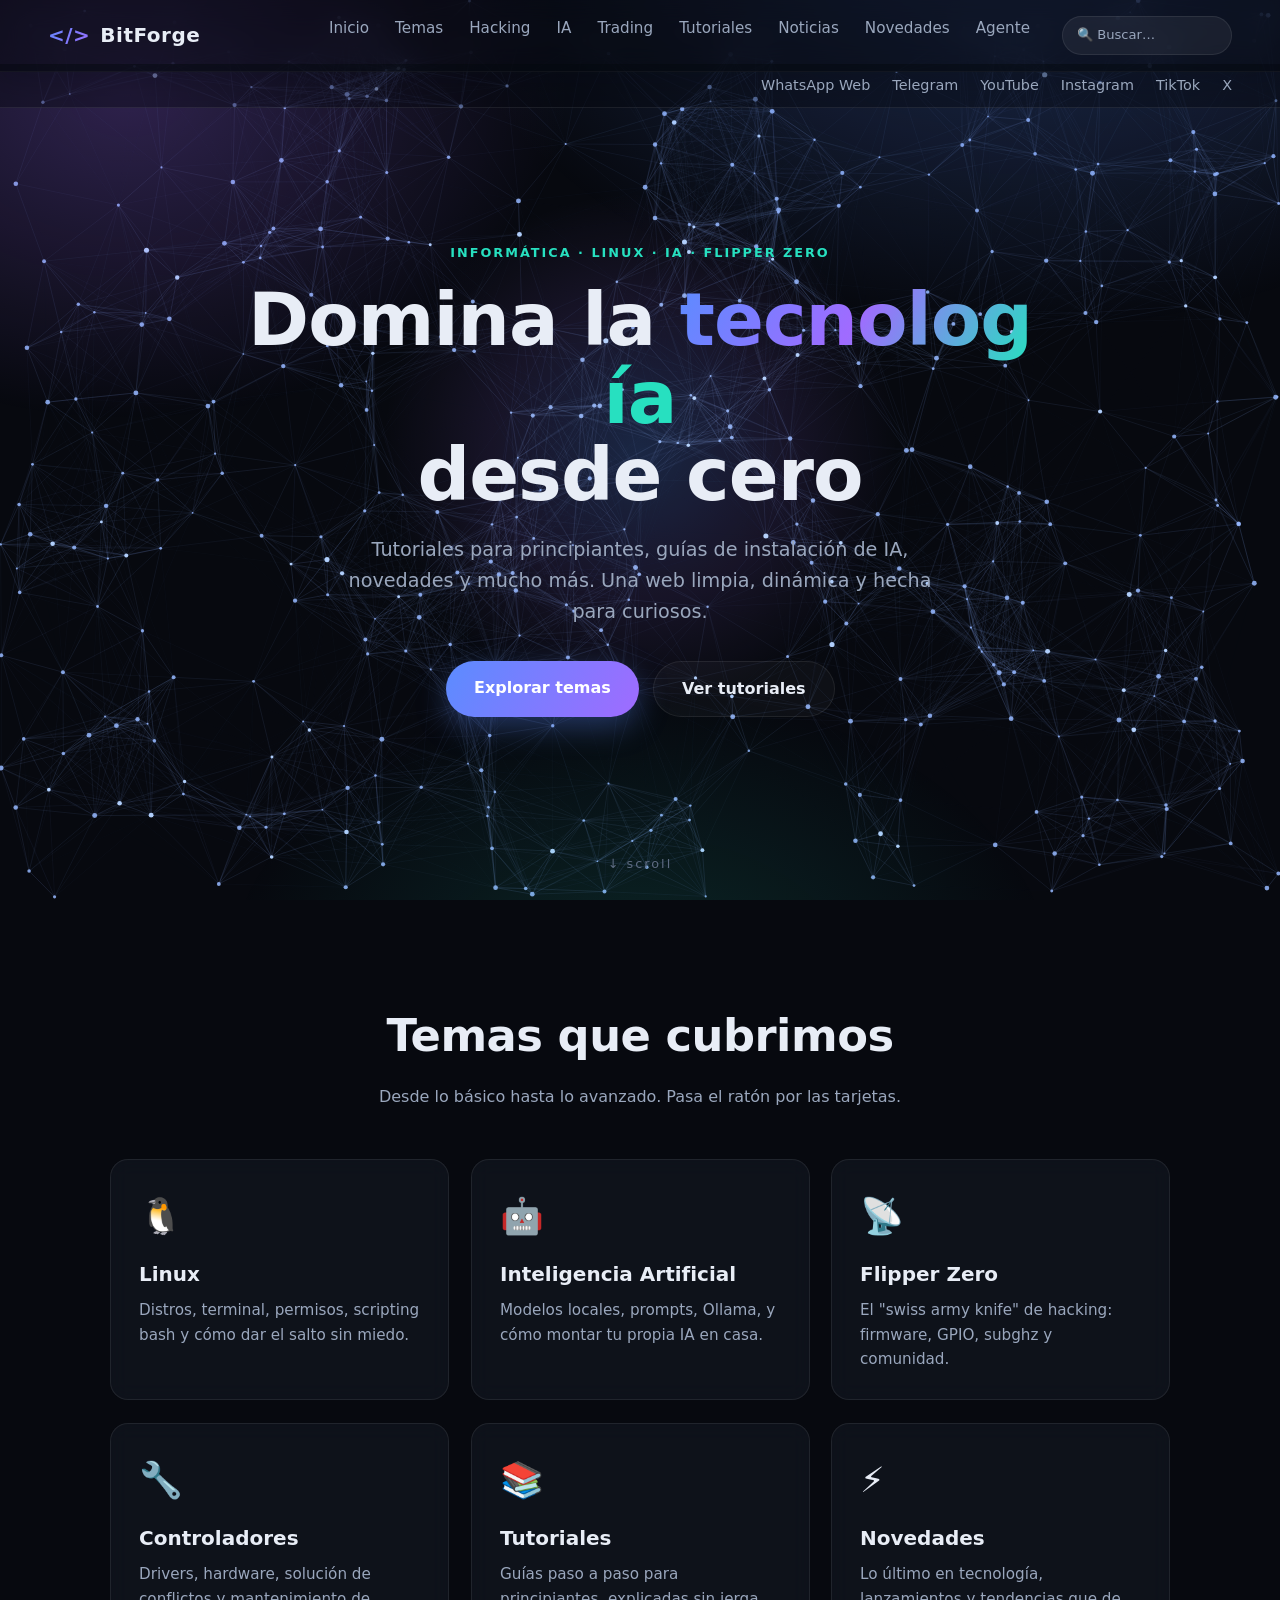
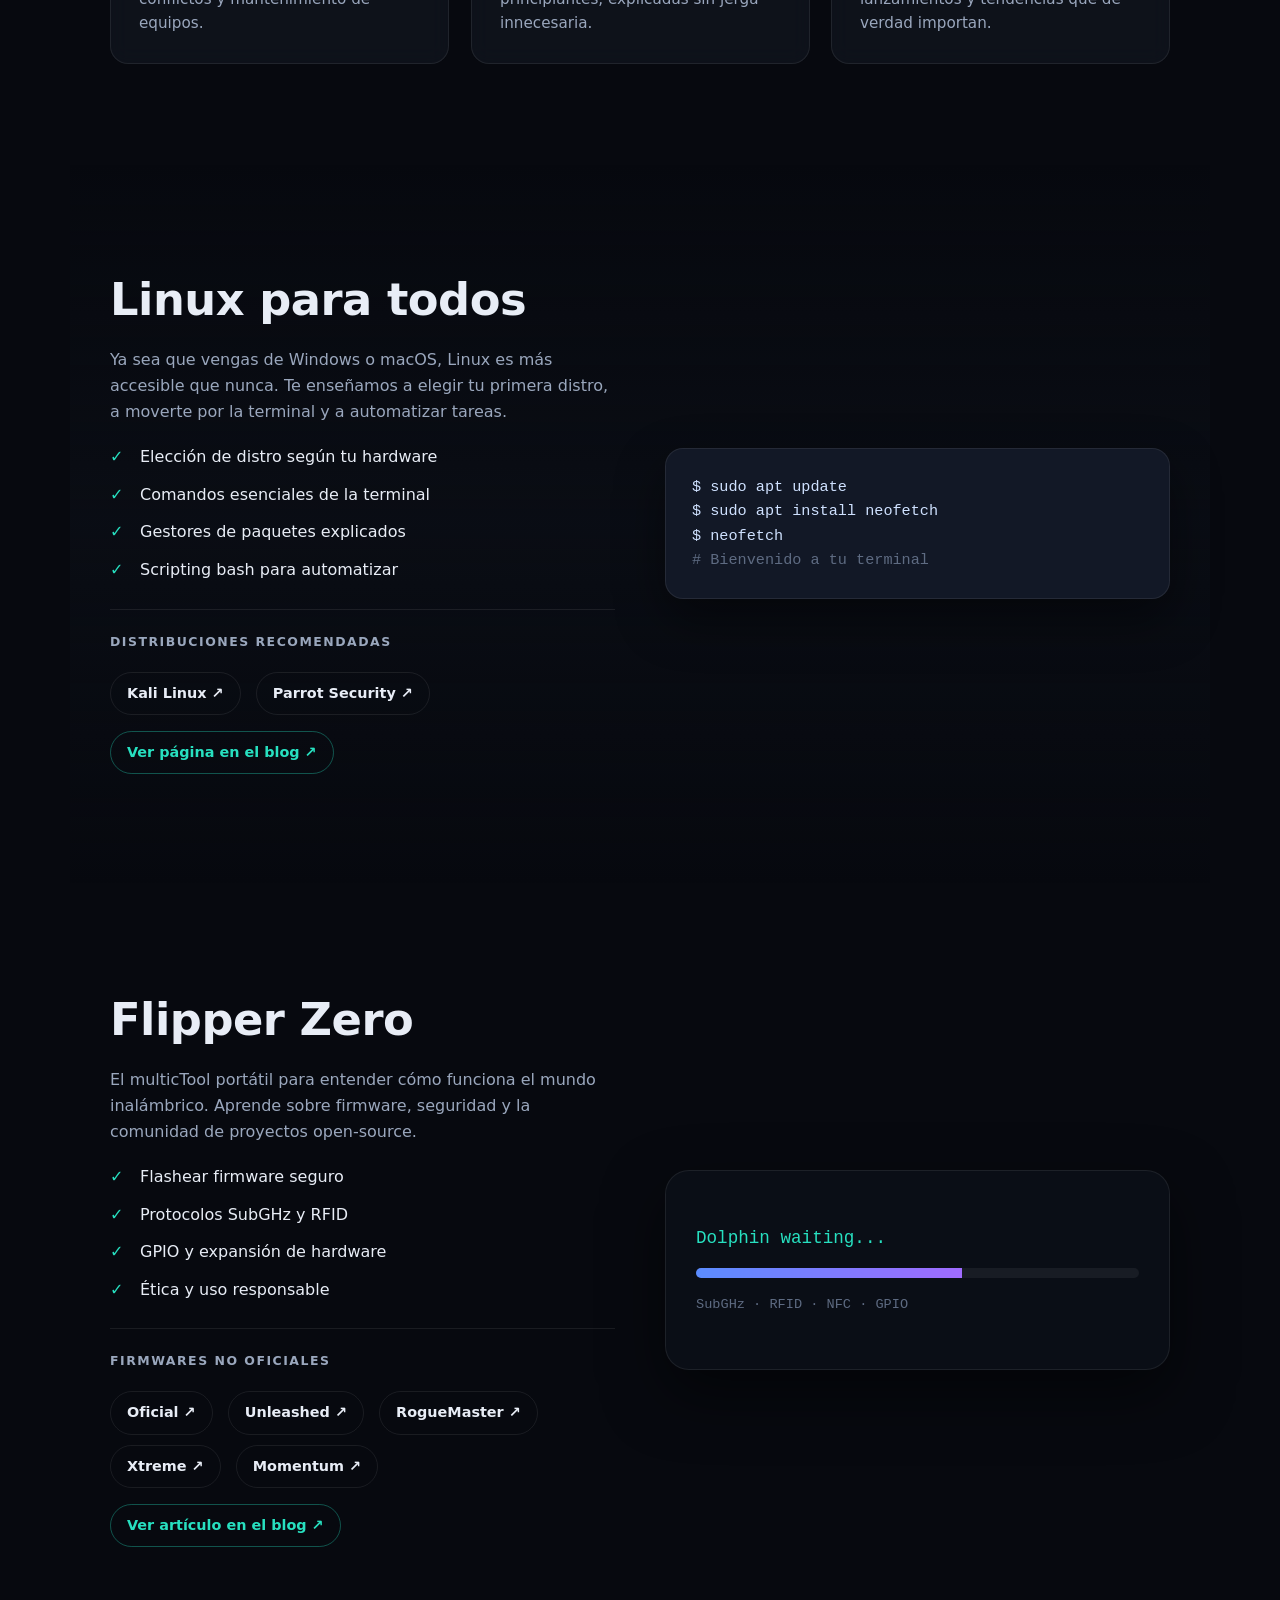
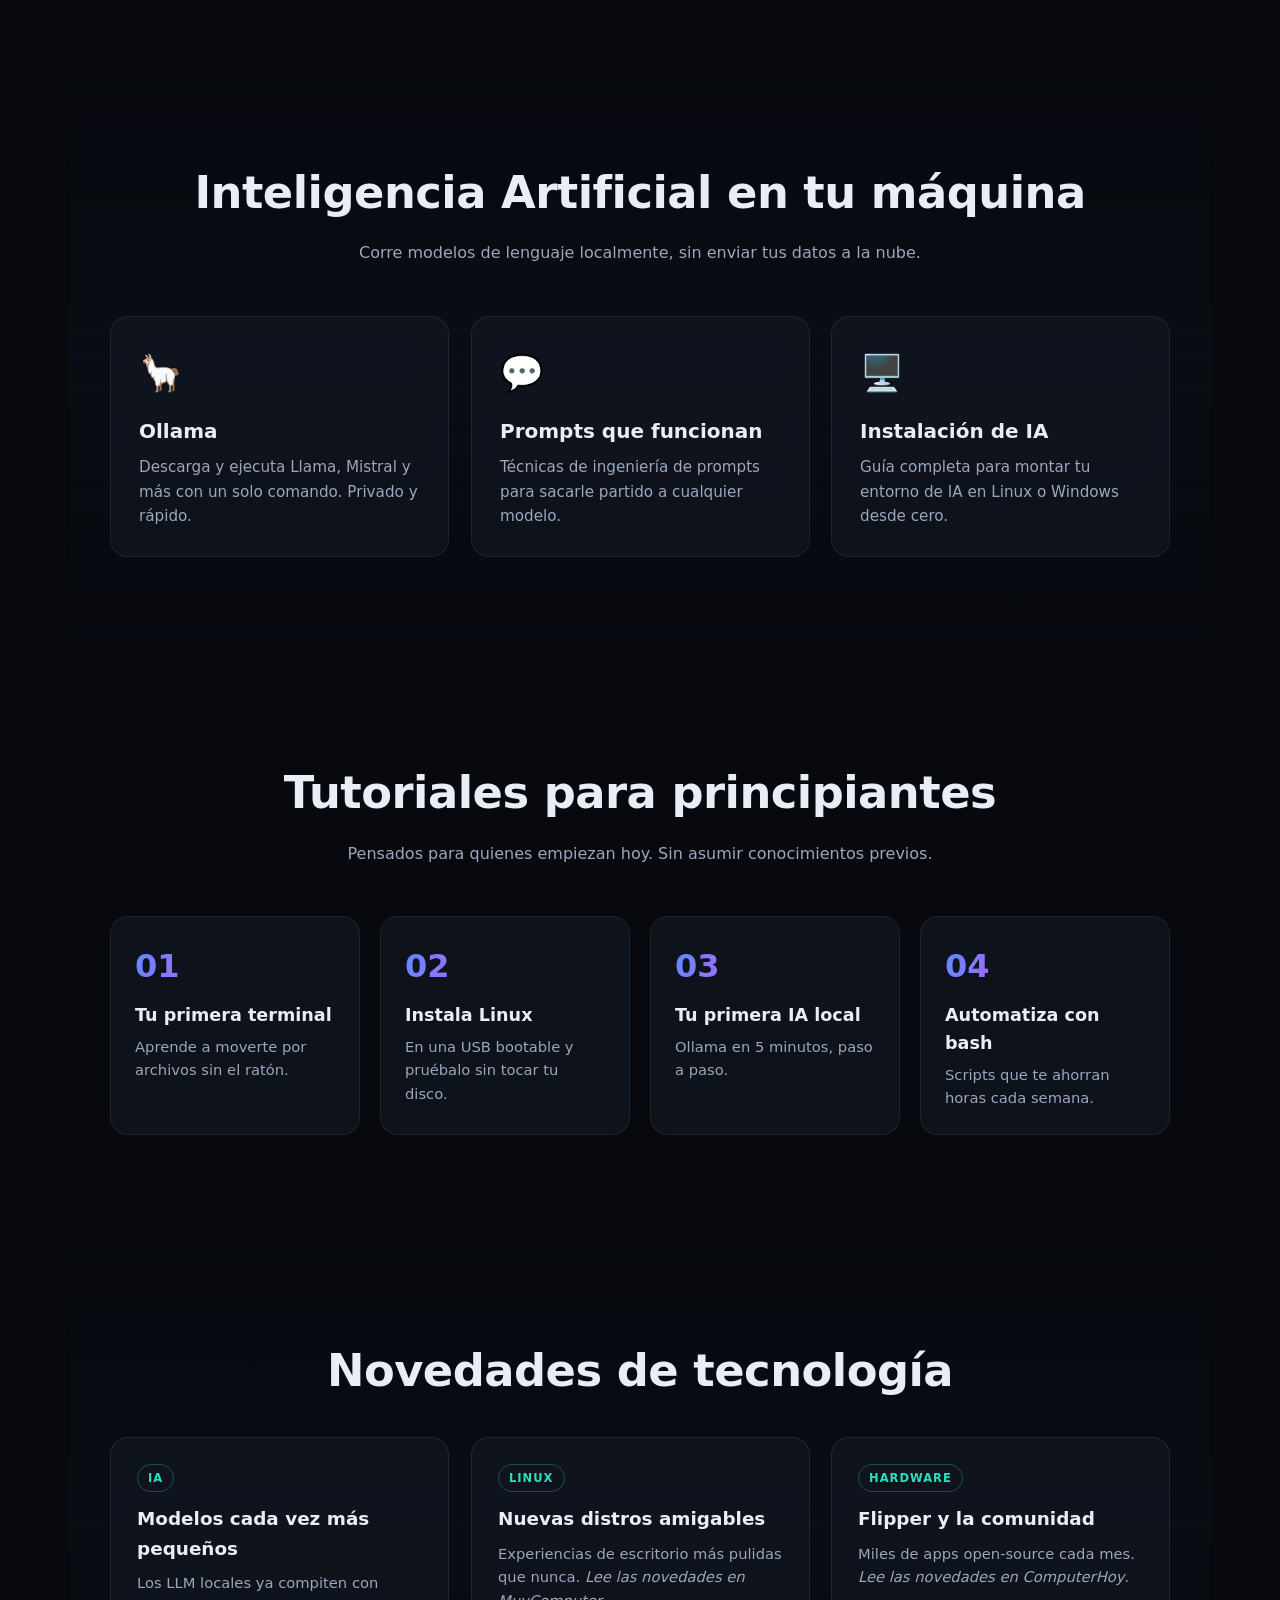
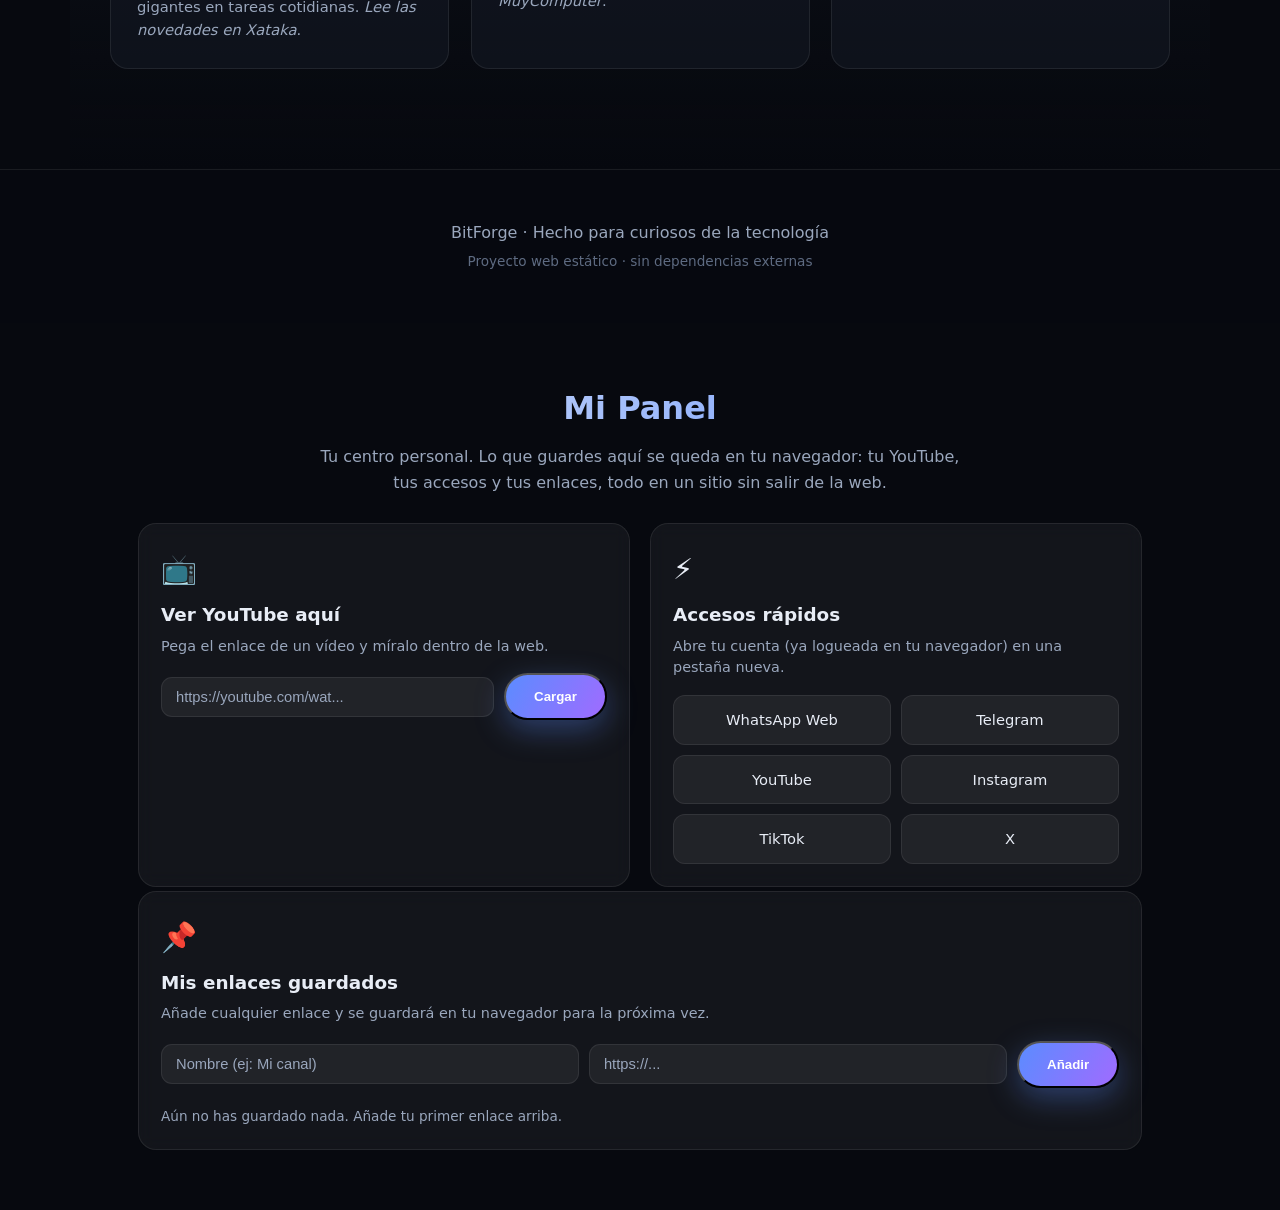
==== commit 32039498: "Anade 'Mi Panel' abajo de index: YouTube embebido + accesos rapidos + enlaces guardados (localStorag" ====
--- a/index.html
+++ b/index.html
@@ -364,7 +364,61 @@
   </div>
 </div>
 
+<!-- ===== MI PANEL (centro personal, guarda en localStorage) ===== -->
+<section class="panel-section" id="panel">
+  <div class="panel-head">
+    <h2 class="panel-title">Mi Panel</h2>
+    <p class="panel-desc">Tu centro personal. Lo que guardes aquí se queda en tu navegador: tu YouTube, tus accesos y tus enlaces, todo en un sitio sin salir de la web.</p>
+  </div>
+
+  <div class="panel-grid">
+    <!-- Card 1: Ver YouTube -->
+    <div class="panel-card">
+      <div class="panel-card-ico">📺</div>
+      <h3>Ver YouTube aquí</h3>
+      <p class="panel-card-text">Pega el enlace de un vídeo y míralo dentro de la web.</p>
+      <div class="panel-row">
+        <input type="text" id="ytInput" class="panel-input" placeholder="https://youtube.com/wat..." />
+        <button class="btn btn-primary" id="ytLoad">Cargar</button>
+      </div>
+      <div class="yt-frame-wrap" id="ytFrameWrap" hidden>
+        <iframe id="ytFrame" class="yt-frame" allow="accelerometer; autoplay; clipboard-write; encrypted-media; gyroscope; picture-in-picture" allowfullscreen></iframe>
+      </div>
+    </div>
+
+    <!-- Card 2: Accesos rápidos -->
+    <div class="panel-card">
+      <div class="panel-card-ico">⚡</div>
+      <h3>Accesos rápidos</h3>
+      <p class="panel-card-text">Abre tu cuenta (ya logueada en tu navegador) en una pestaña nueva.</p>
+      <div class="panel-quick">
+        <a class="panel-quick-btn" href="https://web.whatsapp.com/" target="_blank" rel="noopener noreferrer">WhatsApp Web</a>
+        <a class="panel-quick-btn" href="https://web.telegram.org/" target="_blank" rel="noopener noreferrer">Telegram</a>
+        <a class="panel-quick-btn" href="https://www.youtube.com/" target="_blank" rel="noopener noreferrer">YouTube</a>
+        <a class="panel-quick-btn" href="https://www.instagram.com/" target="_blank" rel="noopener noreferrer">Instagram</a>
+        <a class="panel-quick-btn" href="https://www.tiktok.com/" target="_blank" rel="noopener noreferrer">TikTok</a>
+        <a class="panel-quick-btn" href="https://x.com/" target="_blank" rel="noopener noreferrer">X</a>
+      </div>
+    </div>
+  </div>
+
+  <!-- Card 3: Mis enlaces guardados -->
+  <div class="panel-card panel-card-wide">
+    <div class="panel-card-ico">📌</div>
+    <h3>Mis enlaces guardados</h3>
+    <p class="panel-card-text">Añade cualquier enlace y se guardará en tu navegador para la próxima vez.</p>
+    <div class="panel-row">
+      <input type="text" id="linkName" class="panel-input" placeholder="Nombre (ej: Mi canal)" />
+      <input type="text" id="linkUrl" class="panel-input" placeholder="https://..." />
+      <button class="btn btn-primary" id="linkAdd">Añadir</button>
+    </div>
+    <div class="panel-links" id="savedLinks"></div>
+    <p class="panel-empty" id="linksEmpty">Aún no has guardado nada. Añade tu primer enlace arriba.</p>
+  </div>
+</section>
+
 <script src="script.js"></script>
+<script src="panel.js"></script>
 <script src="bg-figures.js"></script>
 </body>
 </html>
--- a/styles.css
+++ b/styles.css
@@ -559,3 +559,50 @@
 @media(max-width:820px){
   .flipper-window{height:auto;max-height:92vh}
 }
+
+/* ===== MI PANEL (centro personal) ===== */
+.panel-section{max-width:1100px;margin:60px auto;padding:0 clamp(18px,5vw,48px)}
+.panel-head{text-align:center;margin-bottom:28px}
+.panel-title{font-size:2rem;font-weight:800;background:linear-gradient(120deg,var(--text),var(--accent));-webkit-background-clip:text;background-clip:text;color:transparent}
+.panel-desc{color:var(--muted);max-width:640px;margin:10px auto 0;line-height:1.6}
+.panel-grid{display:grid;grid-template-columns:1fr 1fr;gap:20px}
+.panel-card{
+  background:rgba(255,255,255,.05);border:1px solid var(--border);border-radius:18px;
+  padding:22px;backdrop-filter:blur(8px);
+}
+.panel-card-wide{grid-column:1/-1;margin-top:4px}
+.panel-card-ico{font-size:1.8rem;margin-bottom:8px}
+.panel-card h3{font-size:1.15rem;font-weight:700;margin-bottom:6px}
+.panel-card-text{color:var(--muted);font-size:.9rem;line-height:1.5;margin-bottom:16px}
+.panel-row{display:flex;gap:10px;flex-wrap:wrap;align-items:center}
+.panel-input{
+  flex:1;min-width:160px;padding:11px 14px;border-radius:11px;
+  background:rgba(255,255,255,.06);border:1px solid var(--border);color:var(--text);font-size:.92rem;
+}
+.panel-input::placeholder{color:var(--muted)}
+.panel-input:focus{outline:none;border-color:var(--accent)}
+.yt-frame-wrap{margin-top:16px}
+.yt-frame{width:100%;aspect-ratio:16/9;border:0;border-radius:14px;background:#000}
+.panel-quick{display:grid;grid-template-columns:1fr 1fr;gap:10px}
+.panel-quick-btn{
+  display:block;text-align:center;text-decoration:none;color:var(--text);
+  padding:12px;border-radius:12px;background:rgba(255,255,255,.06);border:1px solid var(--border);
+  font-size:.92rem;transition:transform .15s,border-color .15s,background .15s;
+}
+.panel-quick-btn:hover{transform:translateY(-3px);border-color:rgba(91,140,255,.5);background:rgba(91,140,255,.12)}
+.panel-links{display:flex;flex-direction:column;gap:10px;margin-top:6px}
+.panel-link-item{
+  display:flex;align-items:center;justify-content:space-between;gap:10px;
+  text-decoration:none;color:var(--text);padding:12px 14px;border-radius:12px;
+  background:rgba(255,255,255,.05);border:1px solid var(--border);font-size:.92rem;
+}
+.panel-link-item:hover{border-color:rgba(91,140,255,.5);background:rgba(91,140,255,.1)}
+.panel-link-del{
+  background:transparent;border:none;color:var(--muted);cursor:pointer;font-size:1rem;
+  padding:2px 6px;border-radius:8px;flex:none;
+}
+.panel-link-del:hover{color:#ff6b6b;background:rgba(255,107,107,.12)}
+.panel-empty{color:var(--muted);font-size:.85rem;margin-top:12px}
+@media(max-width:760px){
+  .panel-grid{grid-template-columns:1fr}
+}
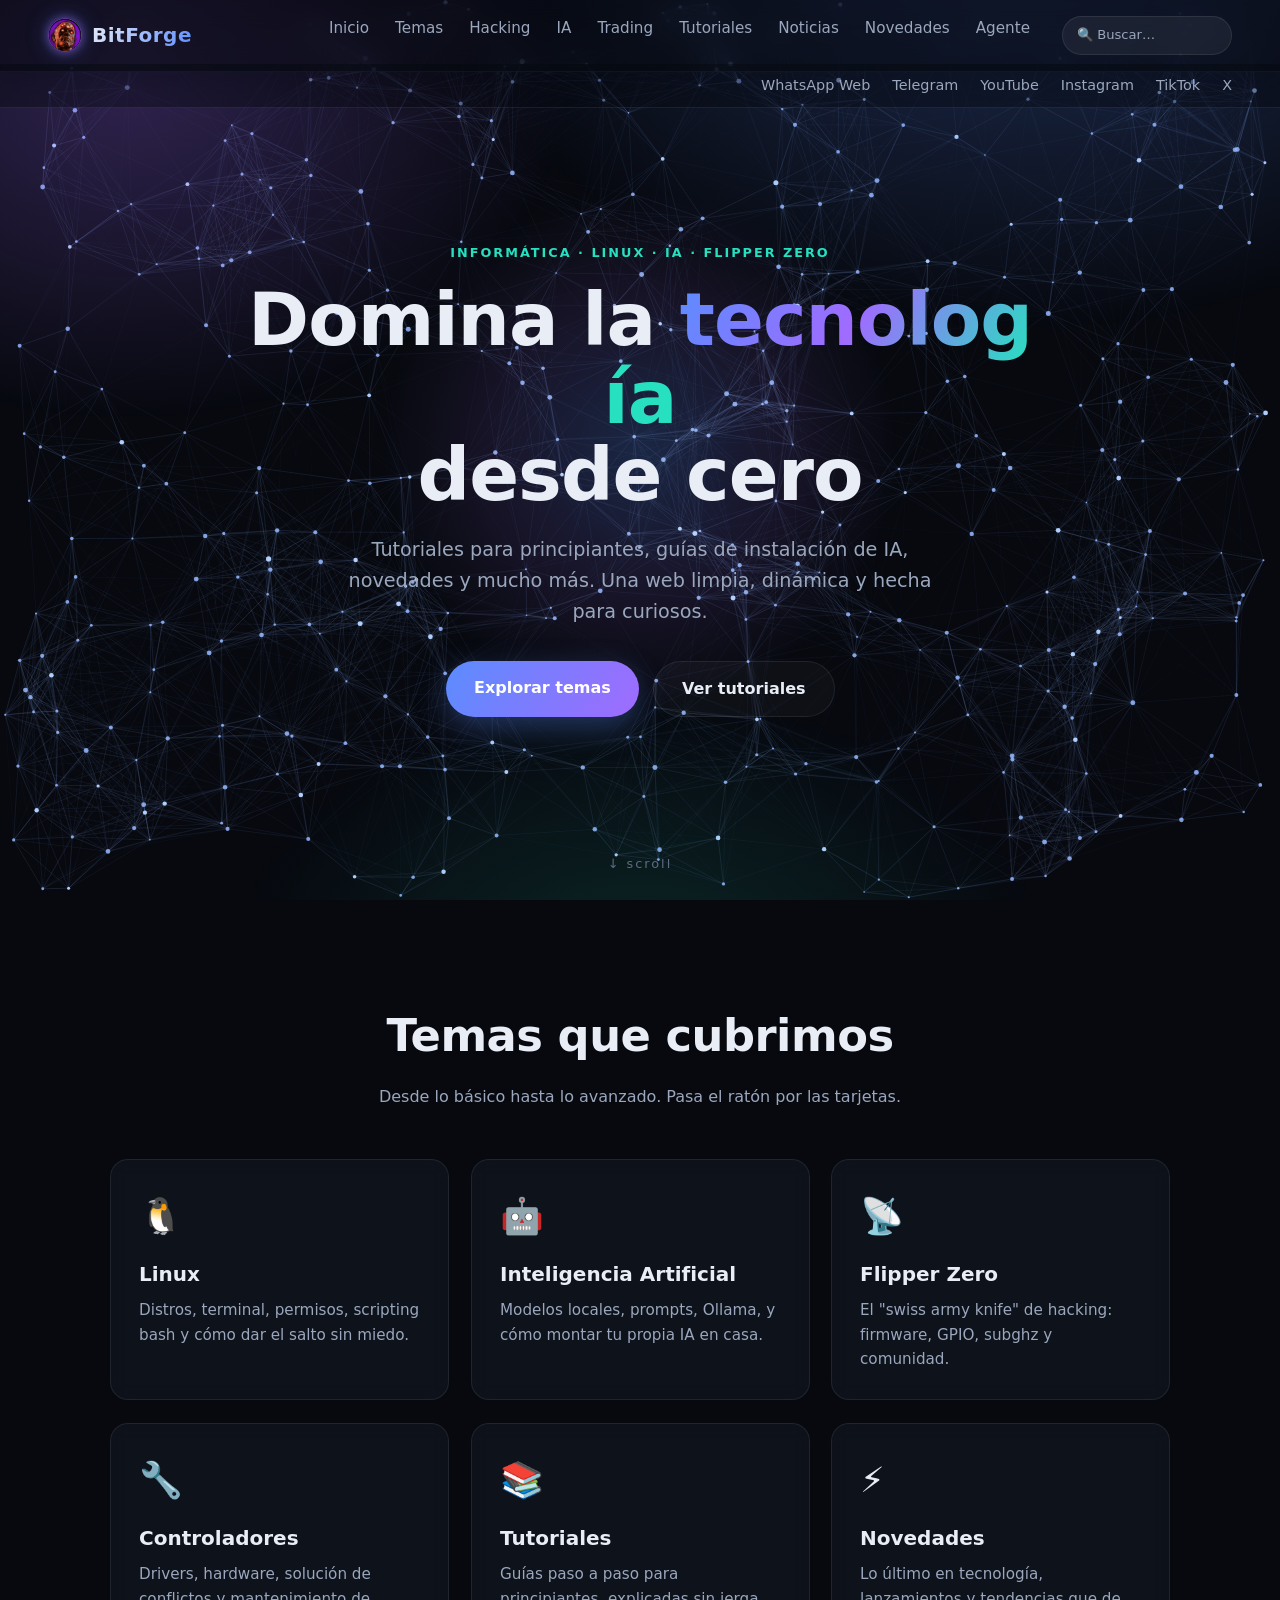
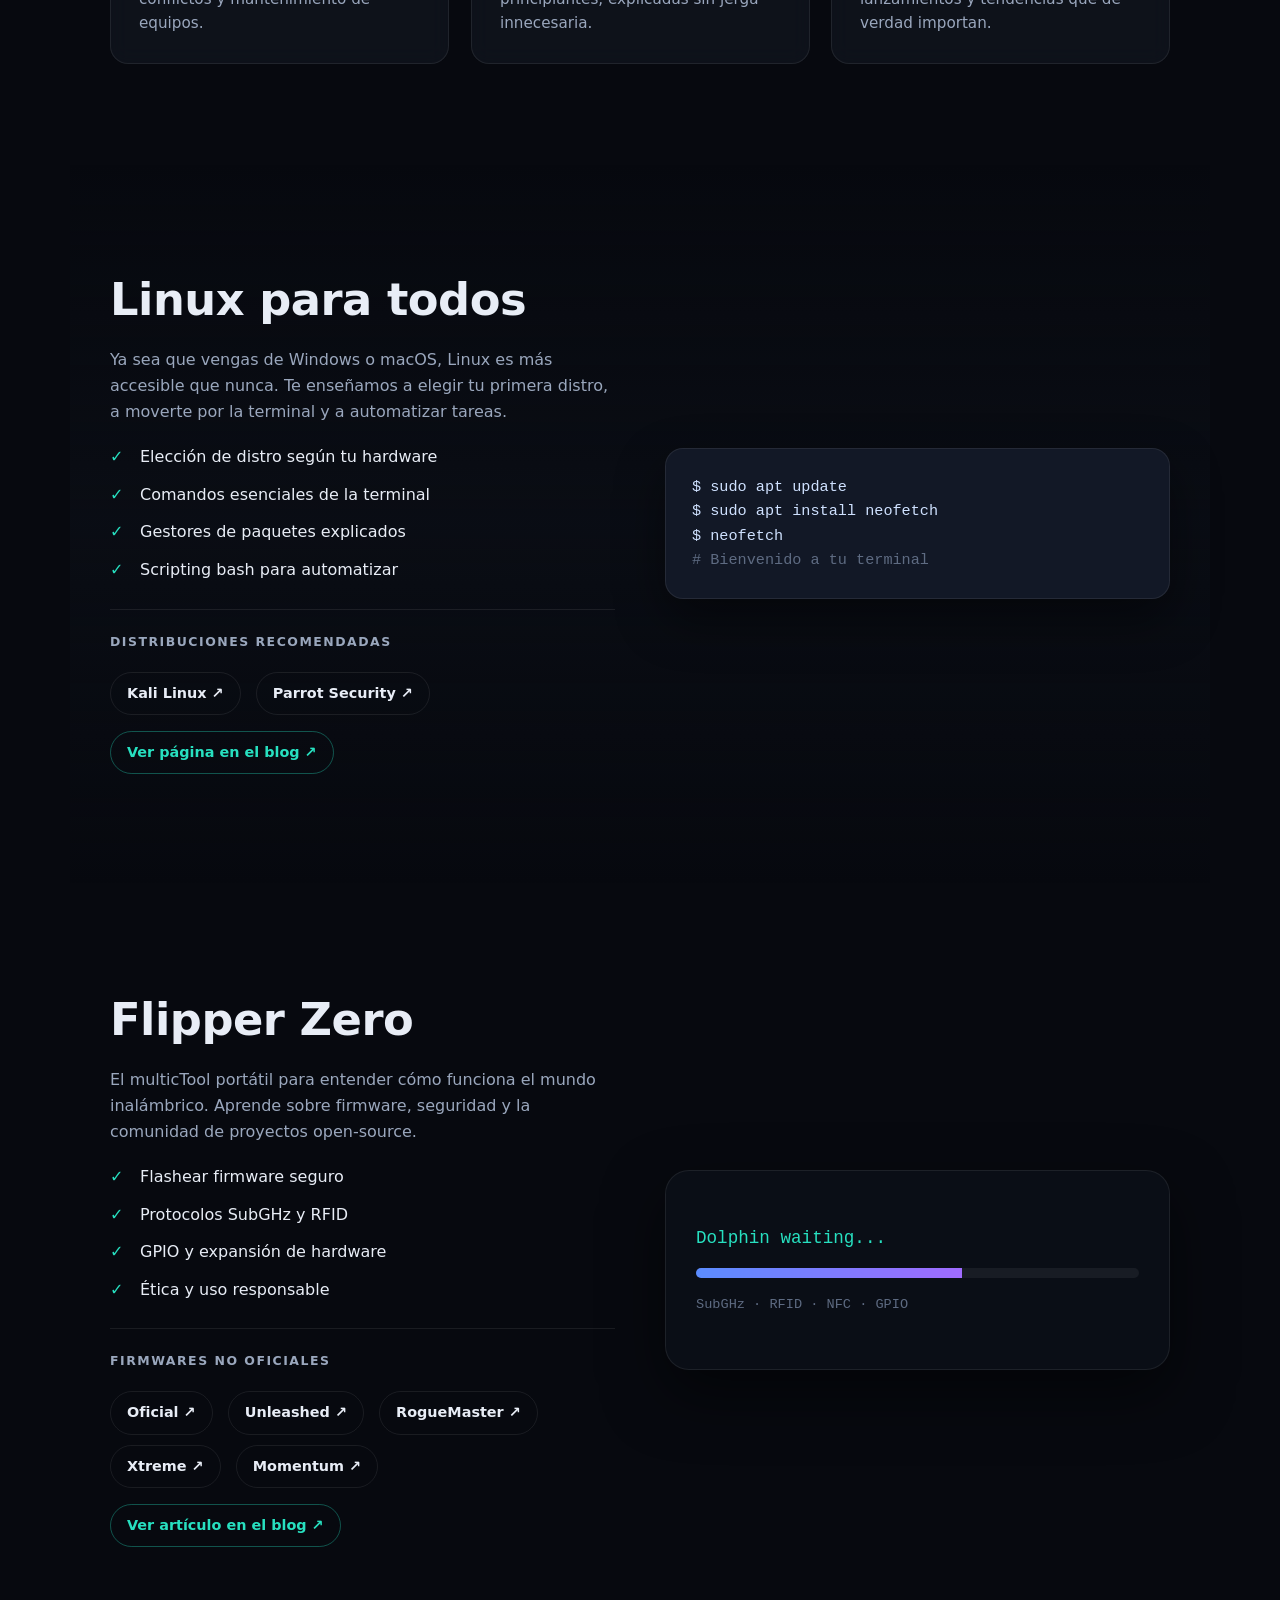
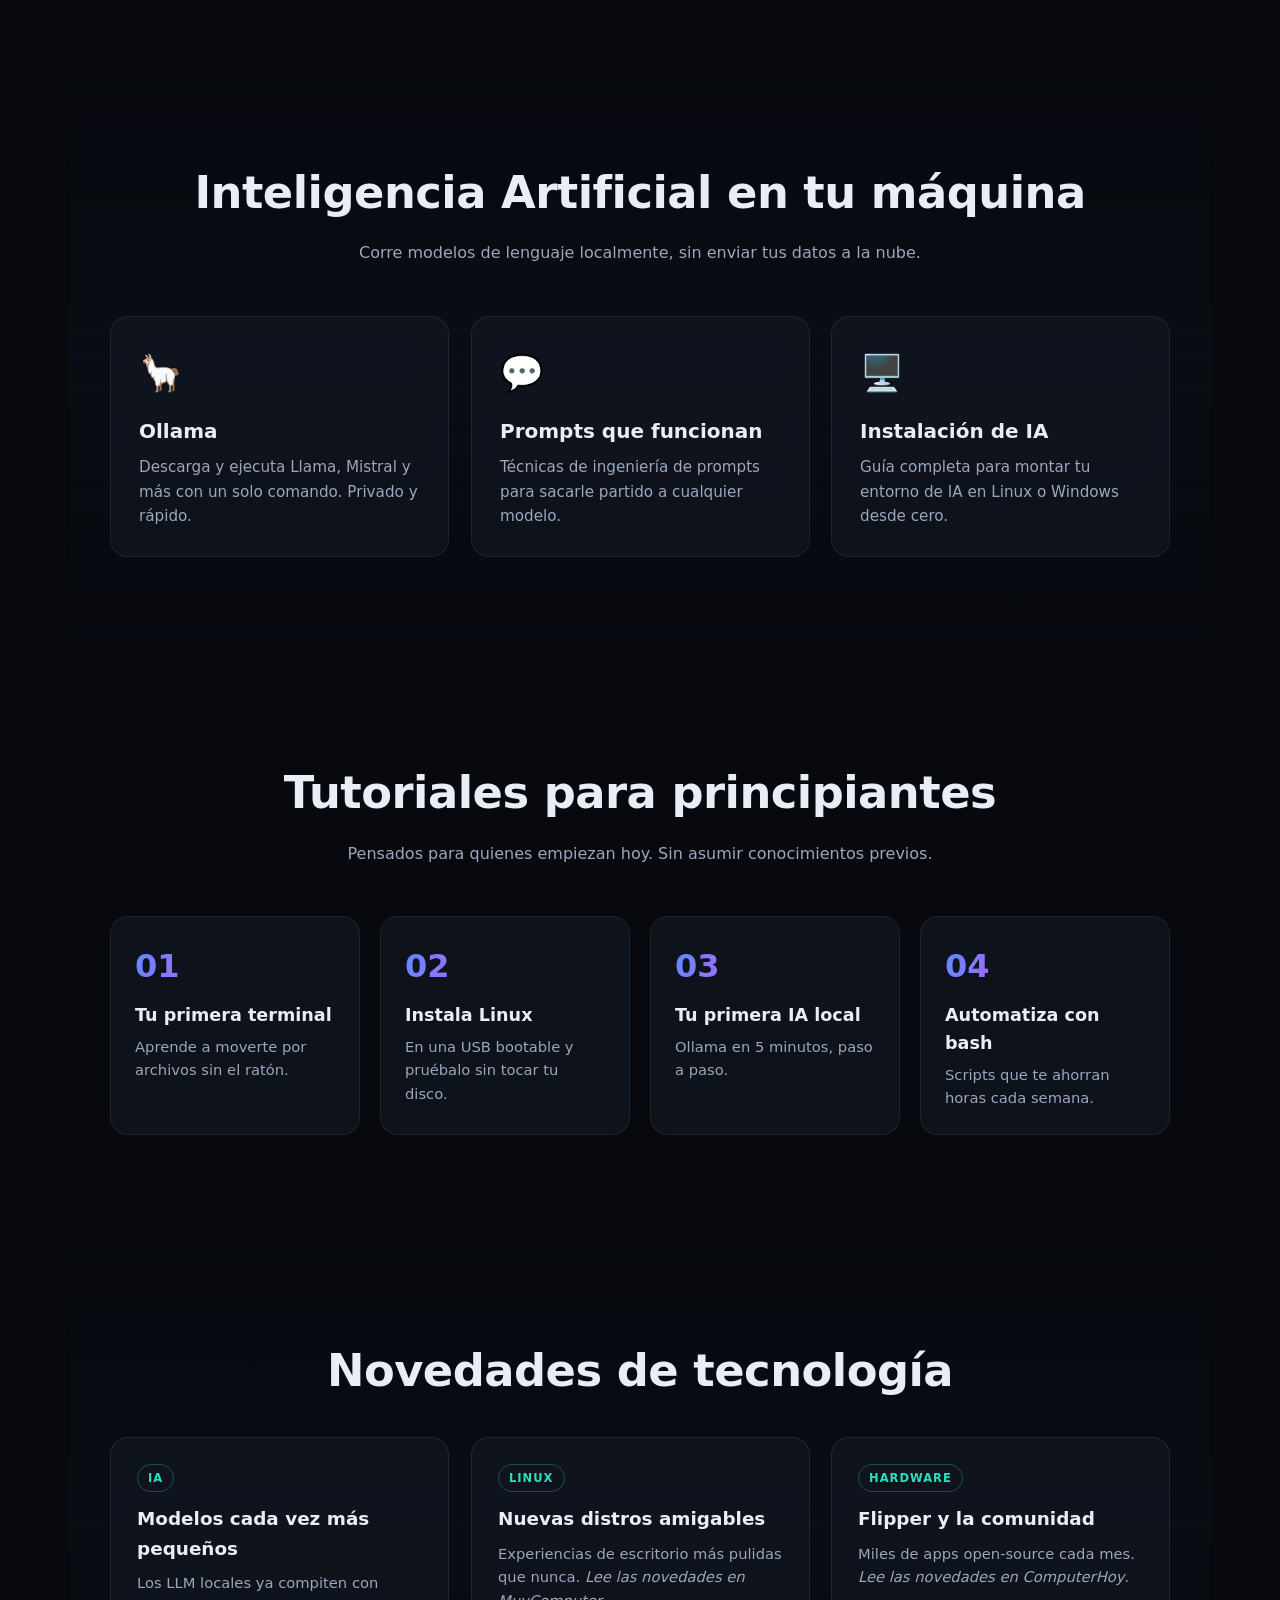
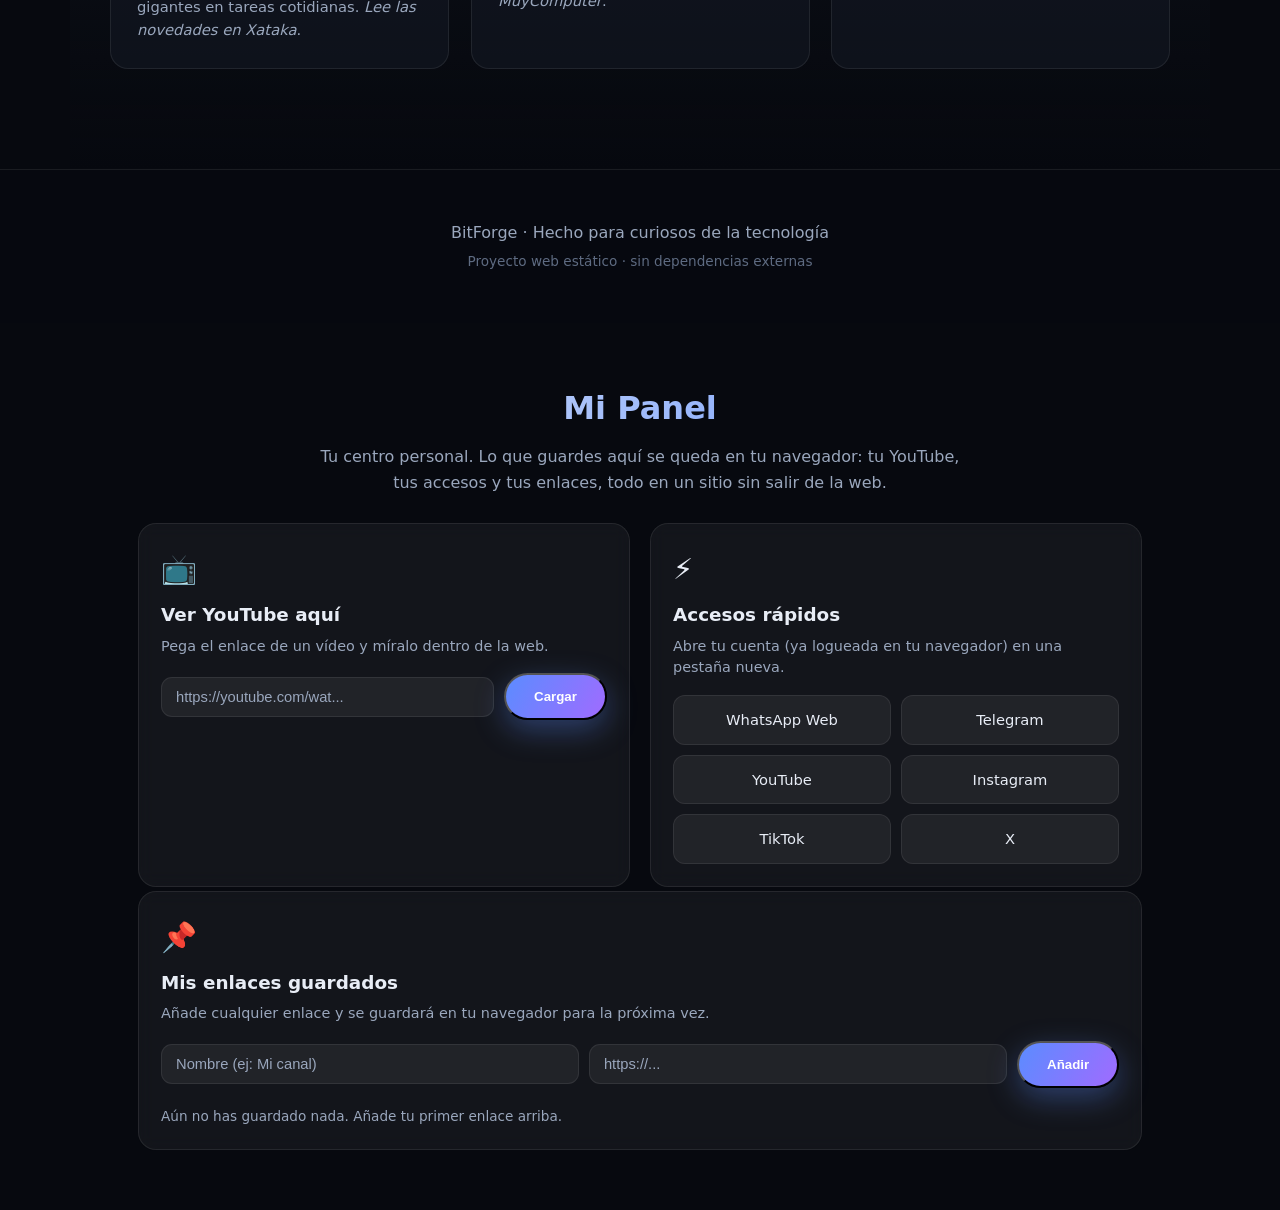
==== commit 3ea7dbcd: "Favicon + logo ciborg al lado de BitForge (glow animado) en las 5 paginas" ====
--- a/index.html
+++ b/index.html
@@ -6,6 +6,7 @@
 <title>BitForge — Informática, IA y Tecnología</title>
 <meta name="description" content="Web sobre informática, Linux, Flipper Zero, IA, tutoriales para principiantes y novedades de tecnología." />
 <link rel="preconnect" href="https://fonts.googleapis.com" />
+<link rel="icon" type="image/png" href="ciborg.png" />
 <link rel="stylesheet" href="styles.css" />
 </head>
 <body>
@@ -16,7 +17,7 @@
 
 <!-- ===== NAV (se carga desde nav.html para que sea igual en todas las paginas) ===== -->
 <header class="nav" id="nav">
-  <a href="#hero" class="brand"><span class="brand-mark">&lt;/&gt;</span> BitForge</a>
+  <a href="#hero" class="brand"><img src="ciborg.png" alt="BitForge" class="brand-logo" /><span class="brand-text">BitForge</span></a>
   <nav class="nav-links" id="navLinks">
     <a href="#hero">Inicio</a>
     <a href="#temas">Temas</a>
--- a/styles.css
+++ b/styles.css
@@ -58,10 +58,17 @@
 }
 .nav.scrolled{background:rgba(7,9,15,0.85);padding:12px clamp(18px,5vw,48px)}
 .brand{font-weight:800;font-size:1.25rem;letter-spacing:.5px;text-decoration:none;color:var(--text);display:flex;align-items:center;gap:10px}
-.brand-mark{
-  background:linear-gradient(135deg,var(--accent),var(--accent-2));
-  -webkit-background-clip:text;background-clip:text;color:transparent;font-weight:900;
-}
+.brand-logo{
+  width:34px;height:34px;border-radius:50%;object-fit:cover;
+  border:1px solid rgba(160,107,255,.5);
+  box-shadow:0 0 10px rgba(160,107,255,.55), 0 0 22px rgba(91,140,255,.35);
+  animation:brandPulse 2.6s ease-in-out infinite;
+}
+@keyframes brandPulse{
+  0%,100%{box-shadow:0 0 10px rgba(160,107,255,.55), 0 0 22px rgba(91,140,255,.35);transform:scale(1)}
+  50%{box-shadow:0 0 16px rgba(200,120,255,.85), 0 0 34px rgba(120,170,255,.6);transform:scale(1.06)}
+}
+.brand-text{background:linear-gradient(120deg,var(--text),var(--accent));-webkit-background-clip:text;background-clip:text;color:transparent}
 .nav-links{display:flex;gap:26px}
 .nav-links a{color:var(--muted);text-decoration:none;font-size:.95rem;position:relative;transition:color .2s}
 .nav-links a::after{content:"";position:absolute;left:0;bottom:-6px;height:2px;width:0;background:linear-gradient(90deg,var(--accent),var(--accent-2));transition:width .25s}
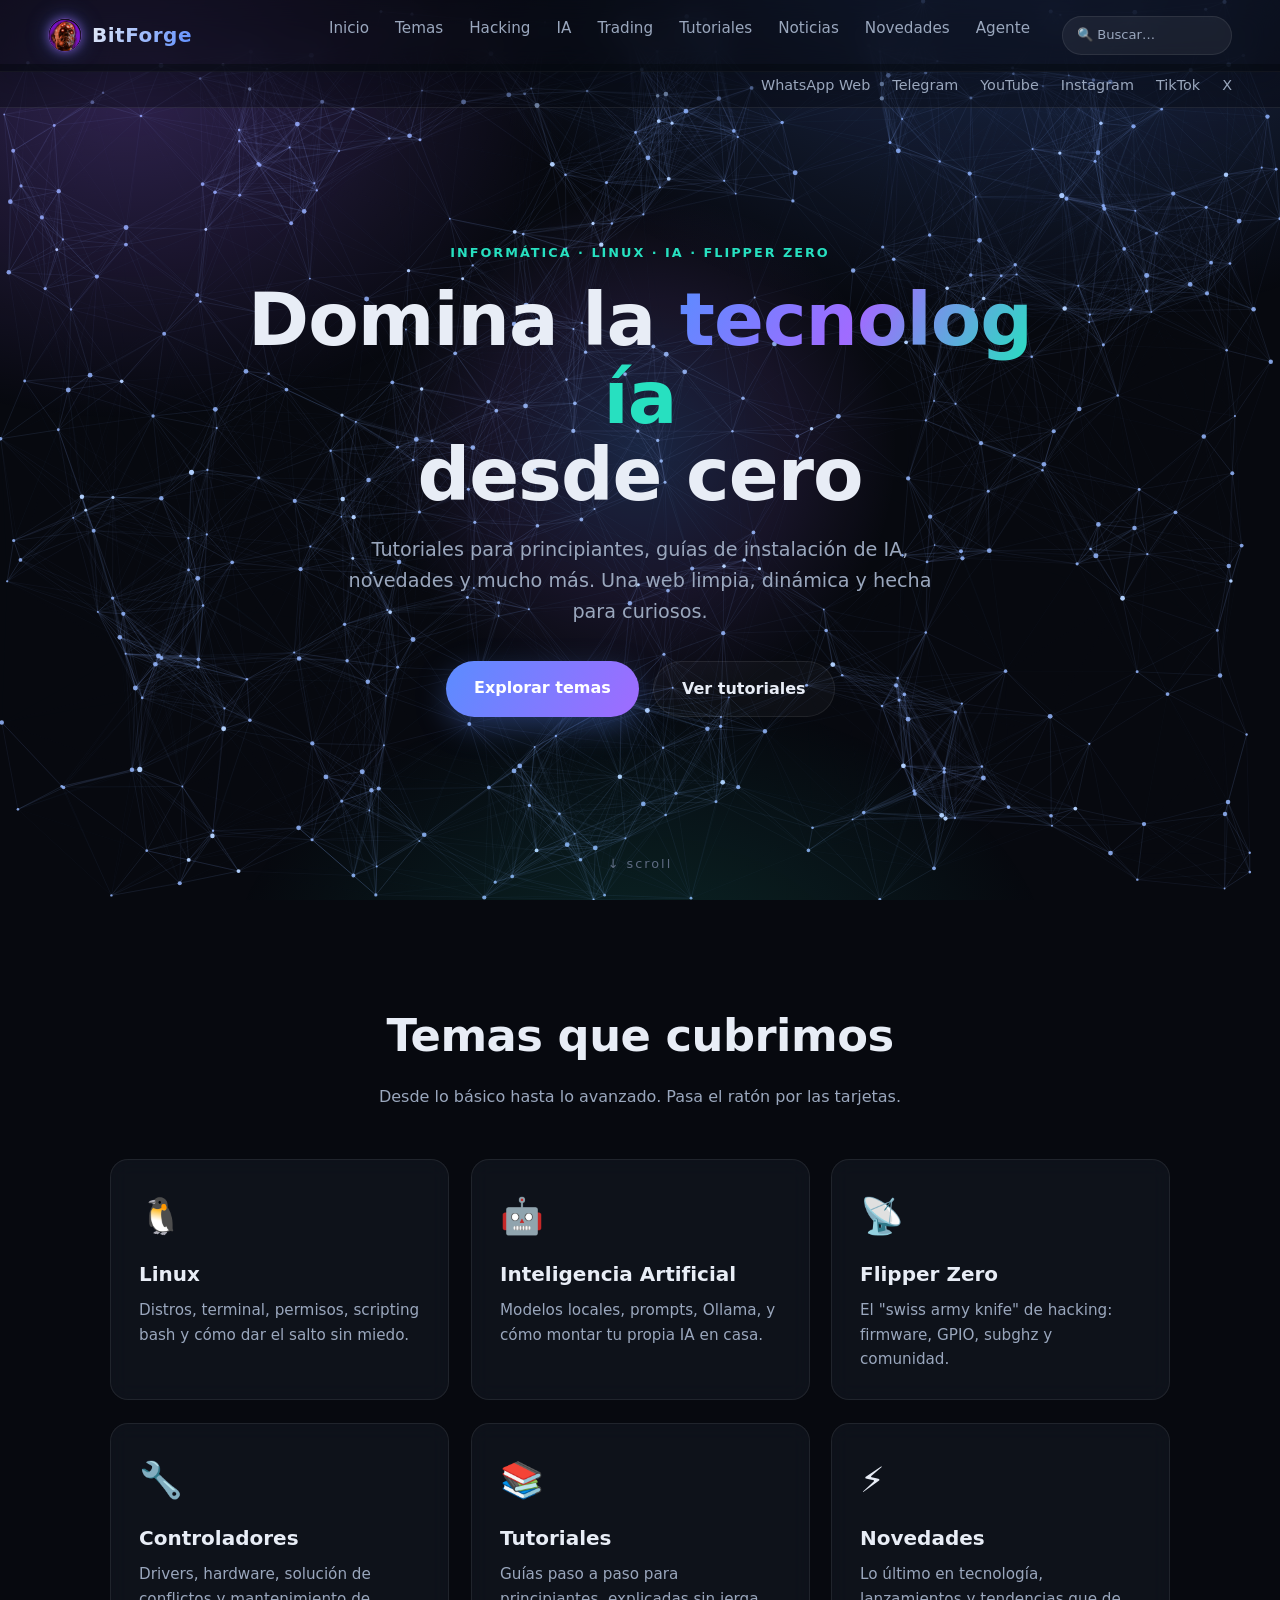
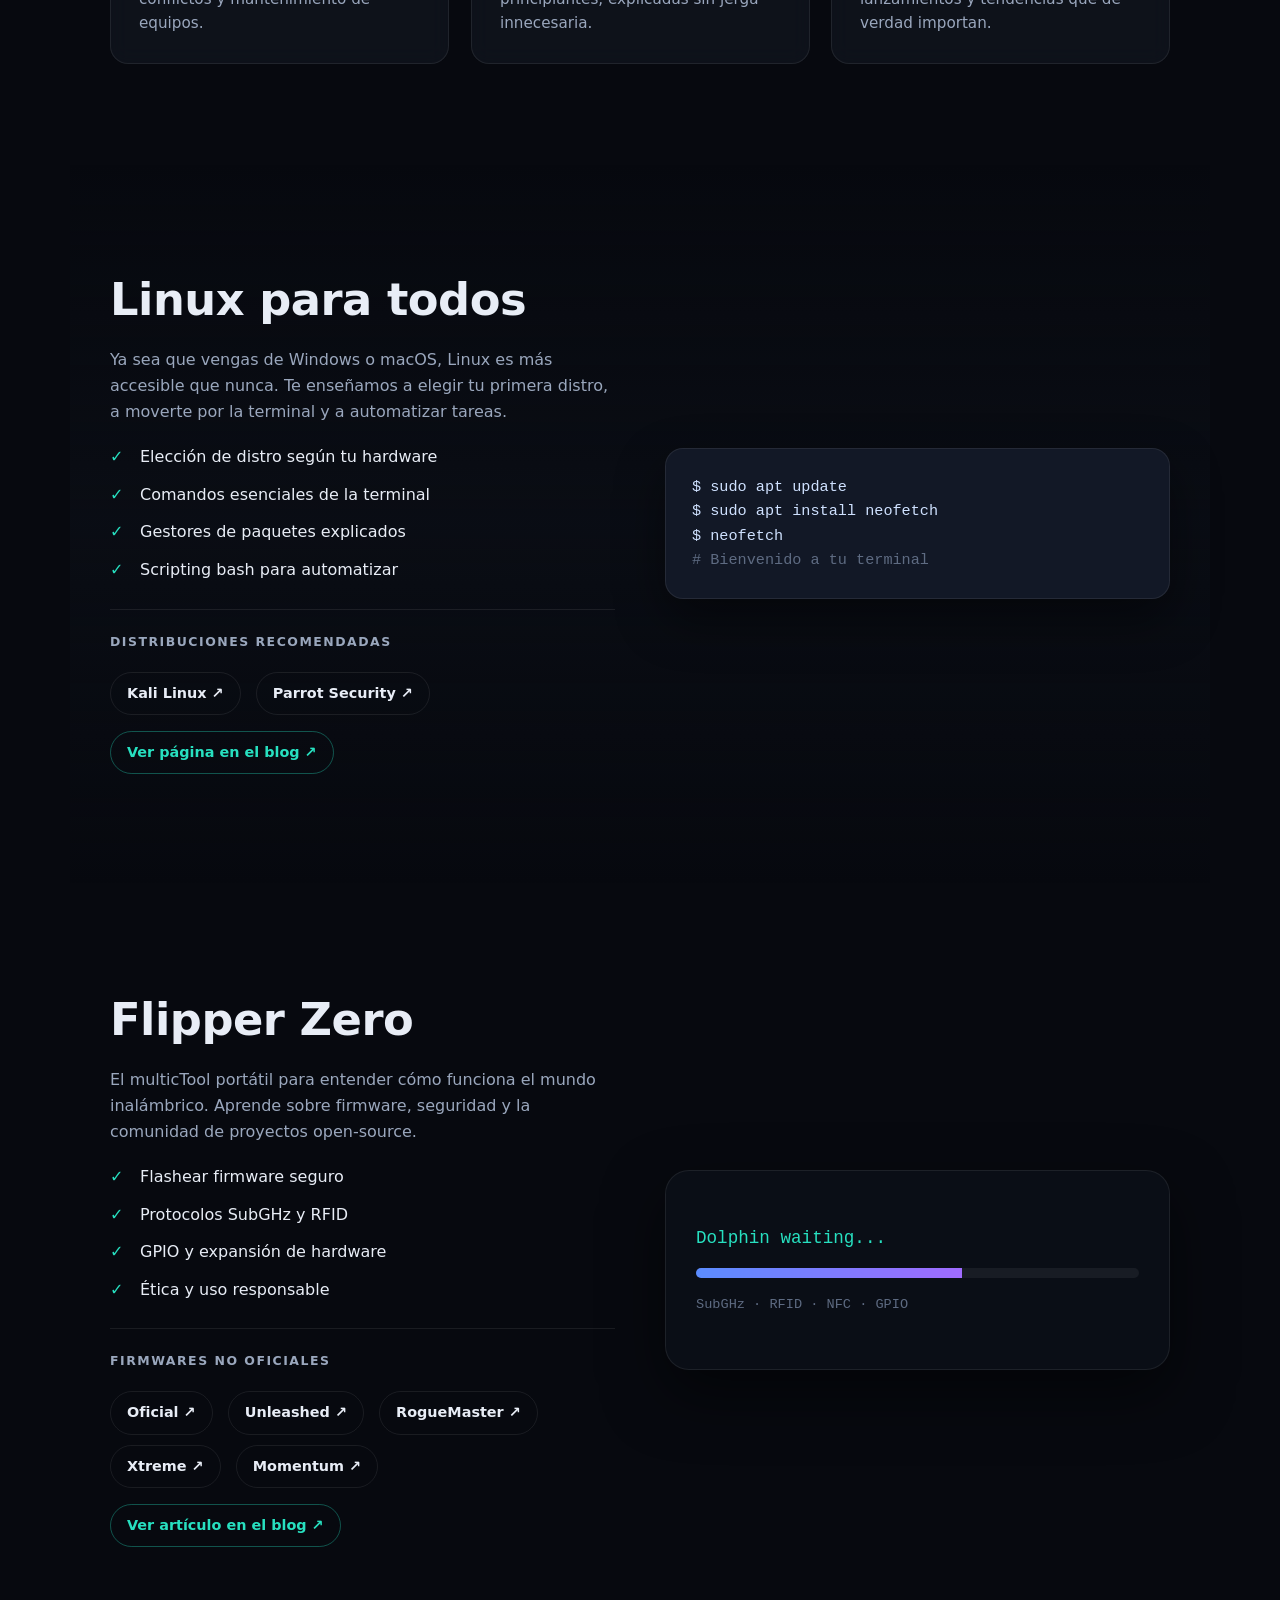
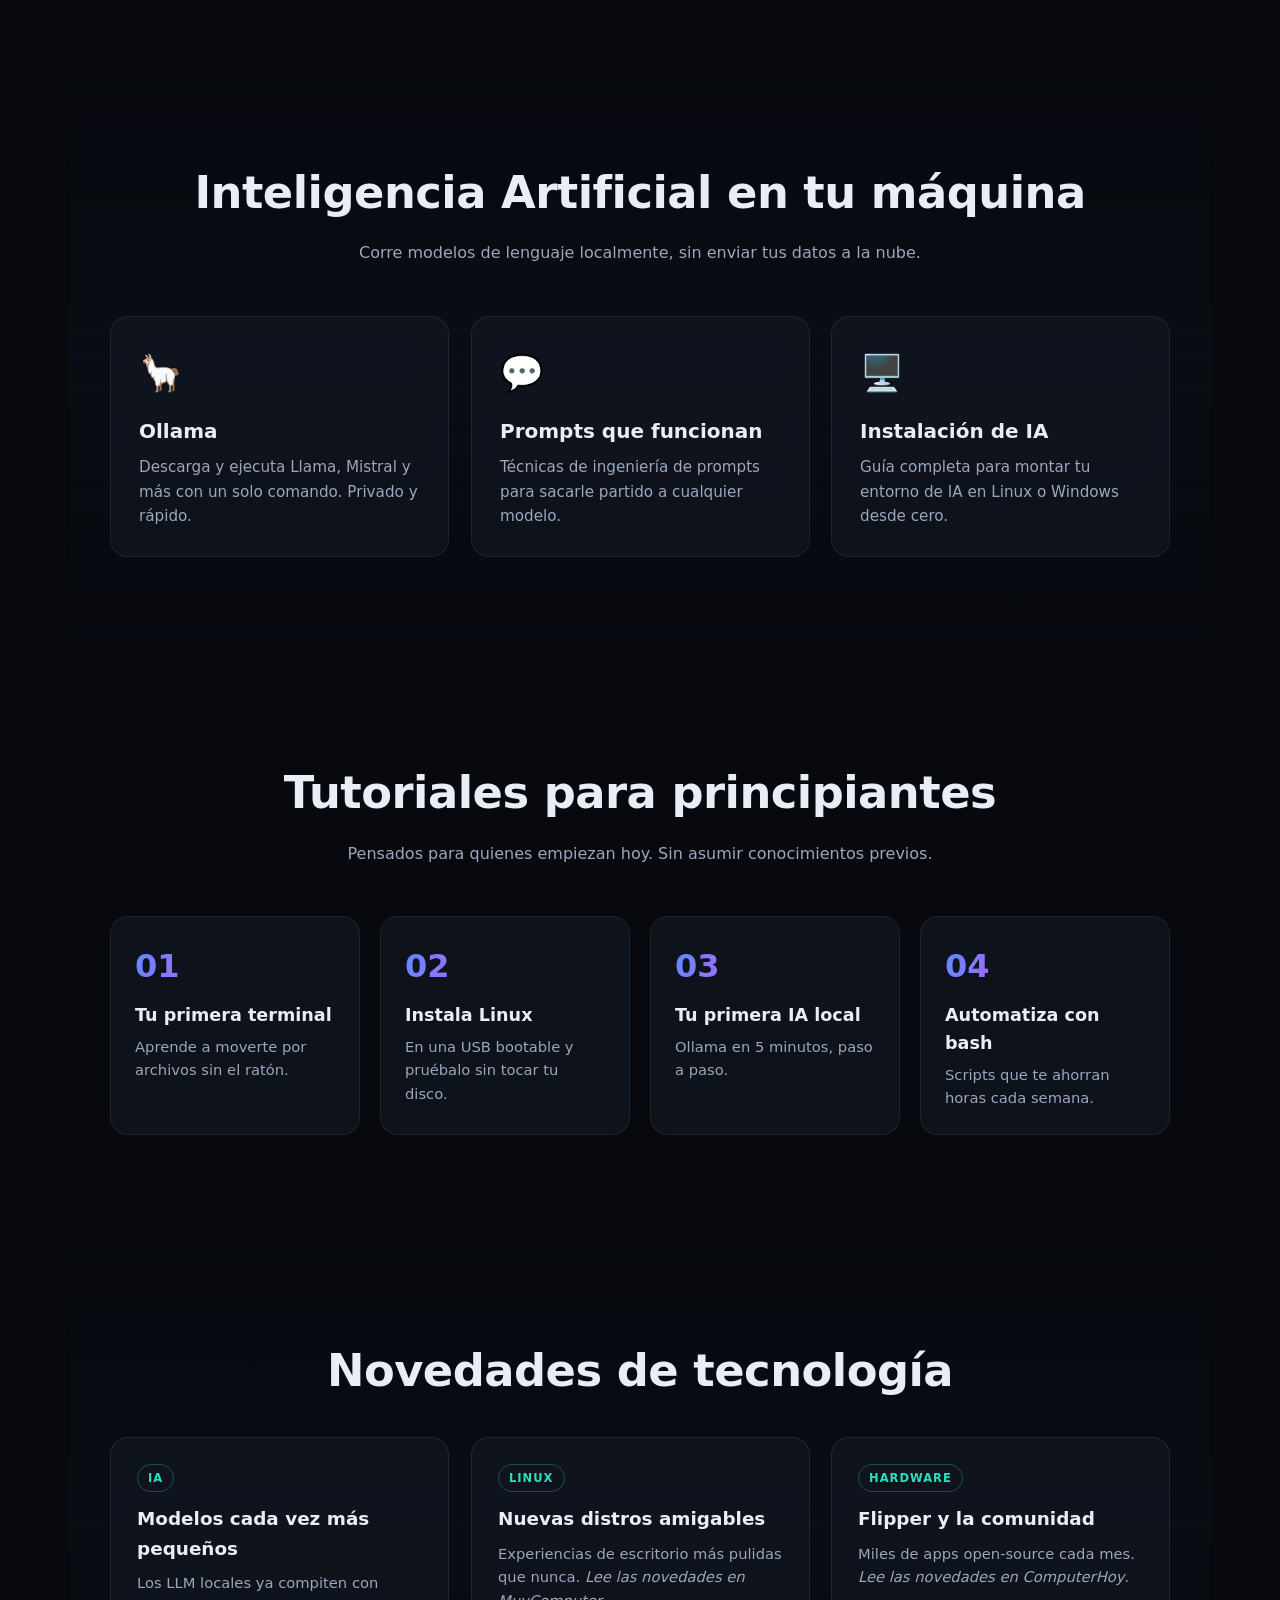
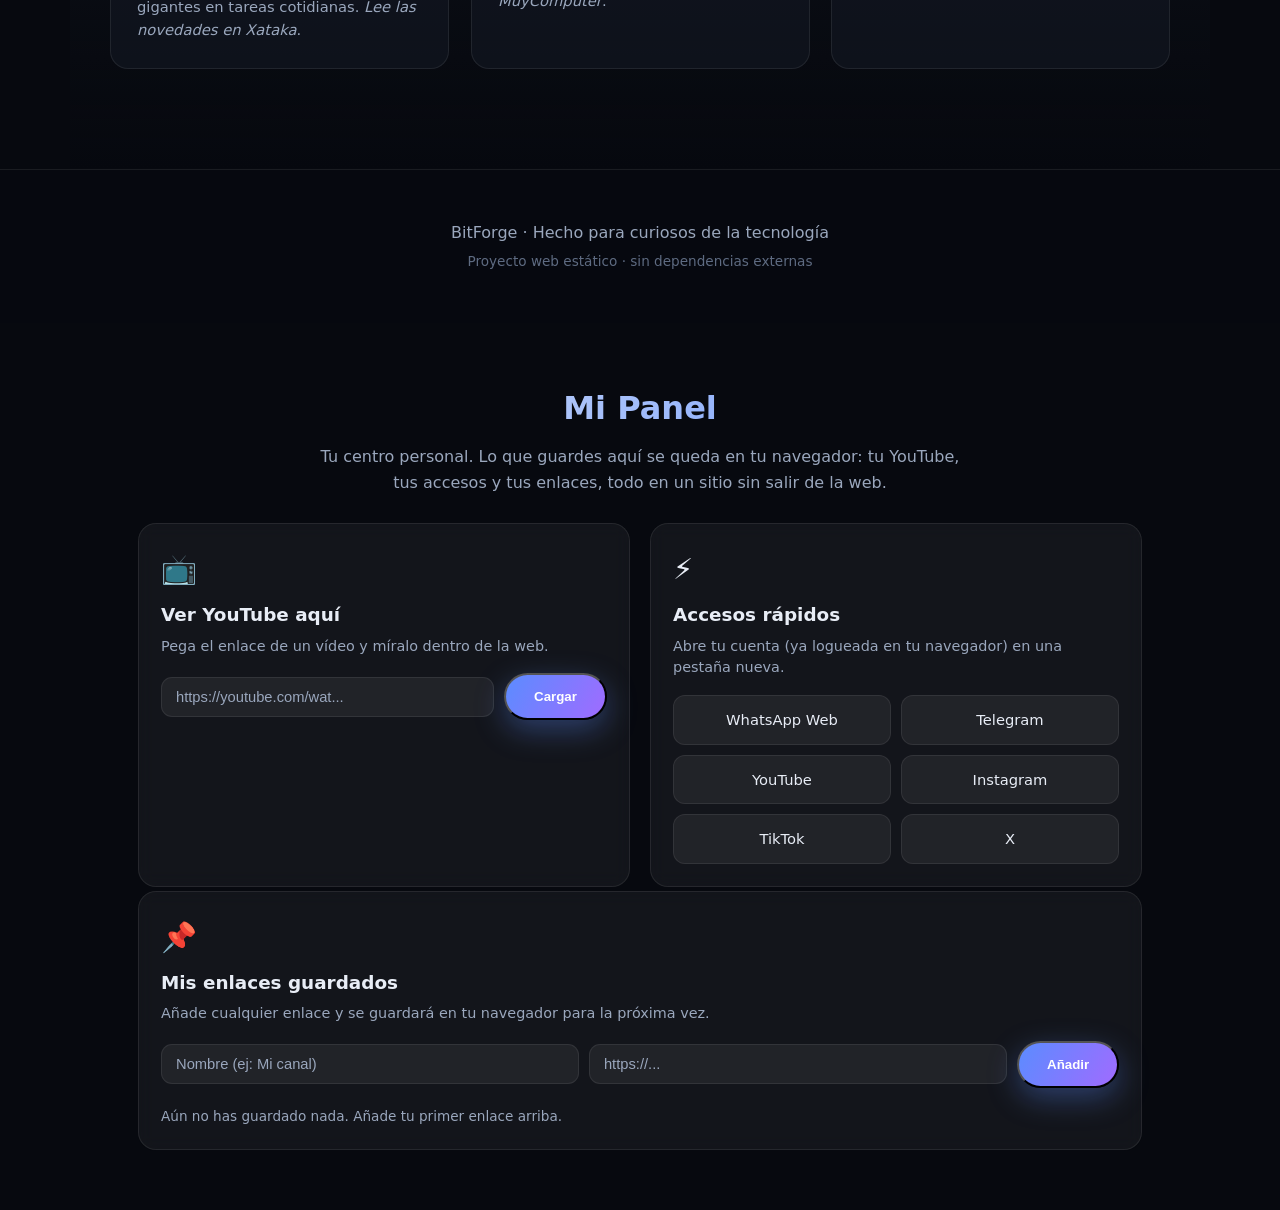
==== commit 8dd97290: "UI: cambiar 'Terminal' por 'Agente' en titulo de ventana y saludo de inicio" ====
--- a/index.html
+++ b/index.html
@@ -271,10 +271,10 @@
 
 <!-- ===== TERMINAL (apariencia chat tipo GPT/Gemini) ===== -->
 <div class="terminal-overlay" id="terminalOverlay" aria-hidden="true">
-  <div class="terminal-window" role="dialog" aria-label="BitForge Terminal">
+  <div class="terminal-window" role="dialog" aria-label="BitForge Agente">
     <div class="terminal-head">
       <div class="terminal-title">
-        <span class="terminal-dot"></span> BitForge <span class="dim">Terminal</span>
+        <span class="terminal-dot"></span> BitForge <span class="dim">Agente</span>
       </div>
       <button class="terminal-close" id="terminalClose" aria-label="Cerrar">✕</button>
     </div>
@@ -282,7 +282,7 @@
     <div class="terminal-chat" id="terminalChat">
       <div class="msg bot">
         <div class="avatar">BF</div>
-        <div class="bubble">¡Hola! Soy la terminal de BitForge. Escribe aquí tu duda de Linux, IA o Flipper Zero. (Demo visual — aún sin IA conectada.)</div>
+        <div class="bubble">¡Hola! Soy el agente de BitForge. Escribe aquí tu duda de Linux, IA o Flipper Zero.</div>
       </div>
     </div>
 
--- a/styles.css
+++ b/styles.css
@@ -68,7 +68,18 @@
   0%,100%{box-shadow:0 0 10px rgba(160,107,255,.55), 0 0 22px rgba(91,140,255,.35);transform:scale(1)}
   50%{box-shadow:0 0 16px rgba(200,120,255,.85), 0 0 34px rgba(120,170,255,.6);transform:scale(1.06)}
 }
-.brand-text{background:linear-gradient(120deg,var(--text),var(--accent));-webkit-background-clip:text;background-clip:text;color:transparent}
+.brand-text{background:linear-gradient(120deg,var(--text),var(--accent));-webkit-background-clip:text;background-clip:text;color:transparent;transition:text-shadow .25s, filter .25s}
+.brand:hover .brand-logo{
+  animation-play-state:paused;
+  transform:scale(1.12) rotate(-6deg);
+  box-shadow:0 0 20px rgba(200,120,255,.95), 0 0 40px rgba(120,170,255,.7);
+  border-color:rgba(200,140,255,.9);
+}
+.brand:hover .brand-text{
+  filter:brightness(1.25);
+  text-shadow:0 0 14px rgba(120,170,255,.65);
+}
+.brand{transition:transform .2s}
 .nav-links{display:flex;gap:26px}
 .nav-links a{color:var(--muted);text-decoration:none;font-size:.95rem;position:relative;transition:color .2s}
 .nav-links a::after{content:"";position:absolute;left:0;bottom:-6px;height:2px;width:0;background:linear-gradient(90deg,var(--accent),var(--accent-2));transition:width .25s}
